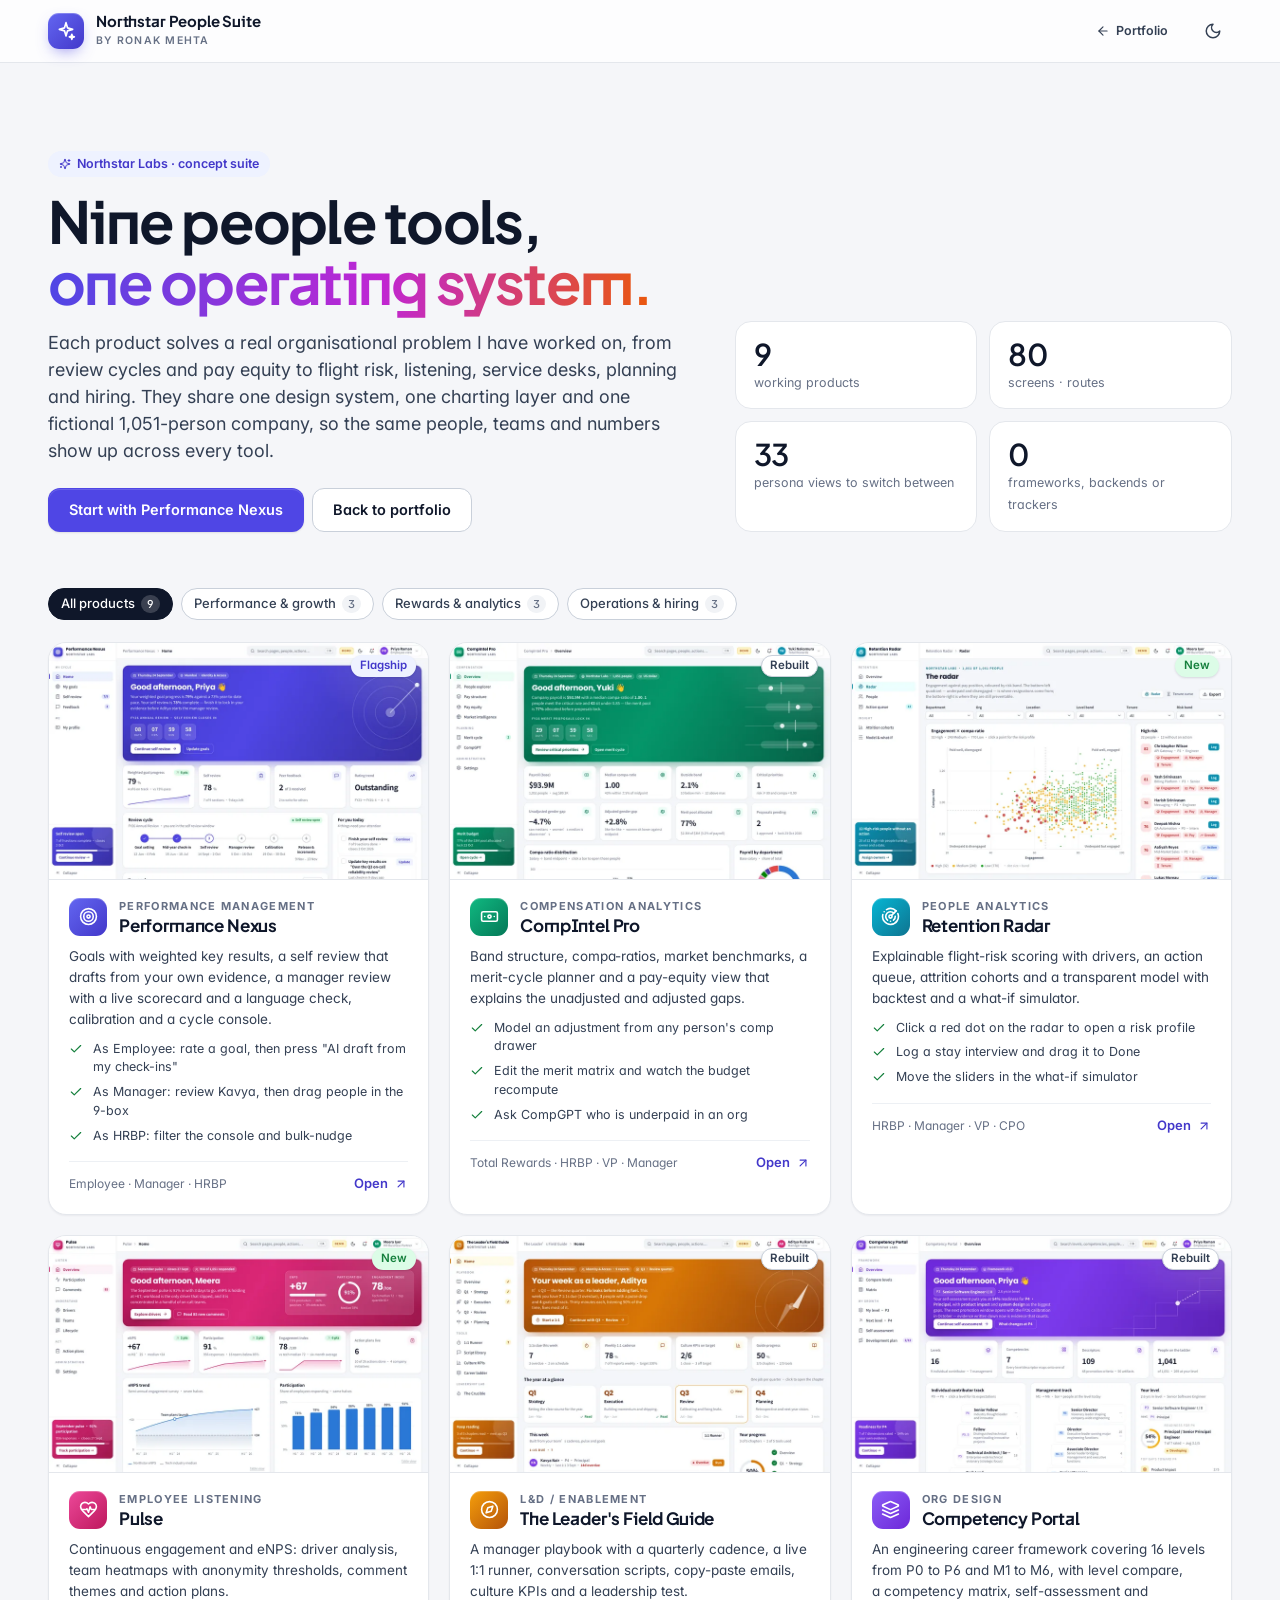
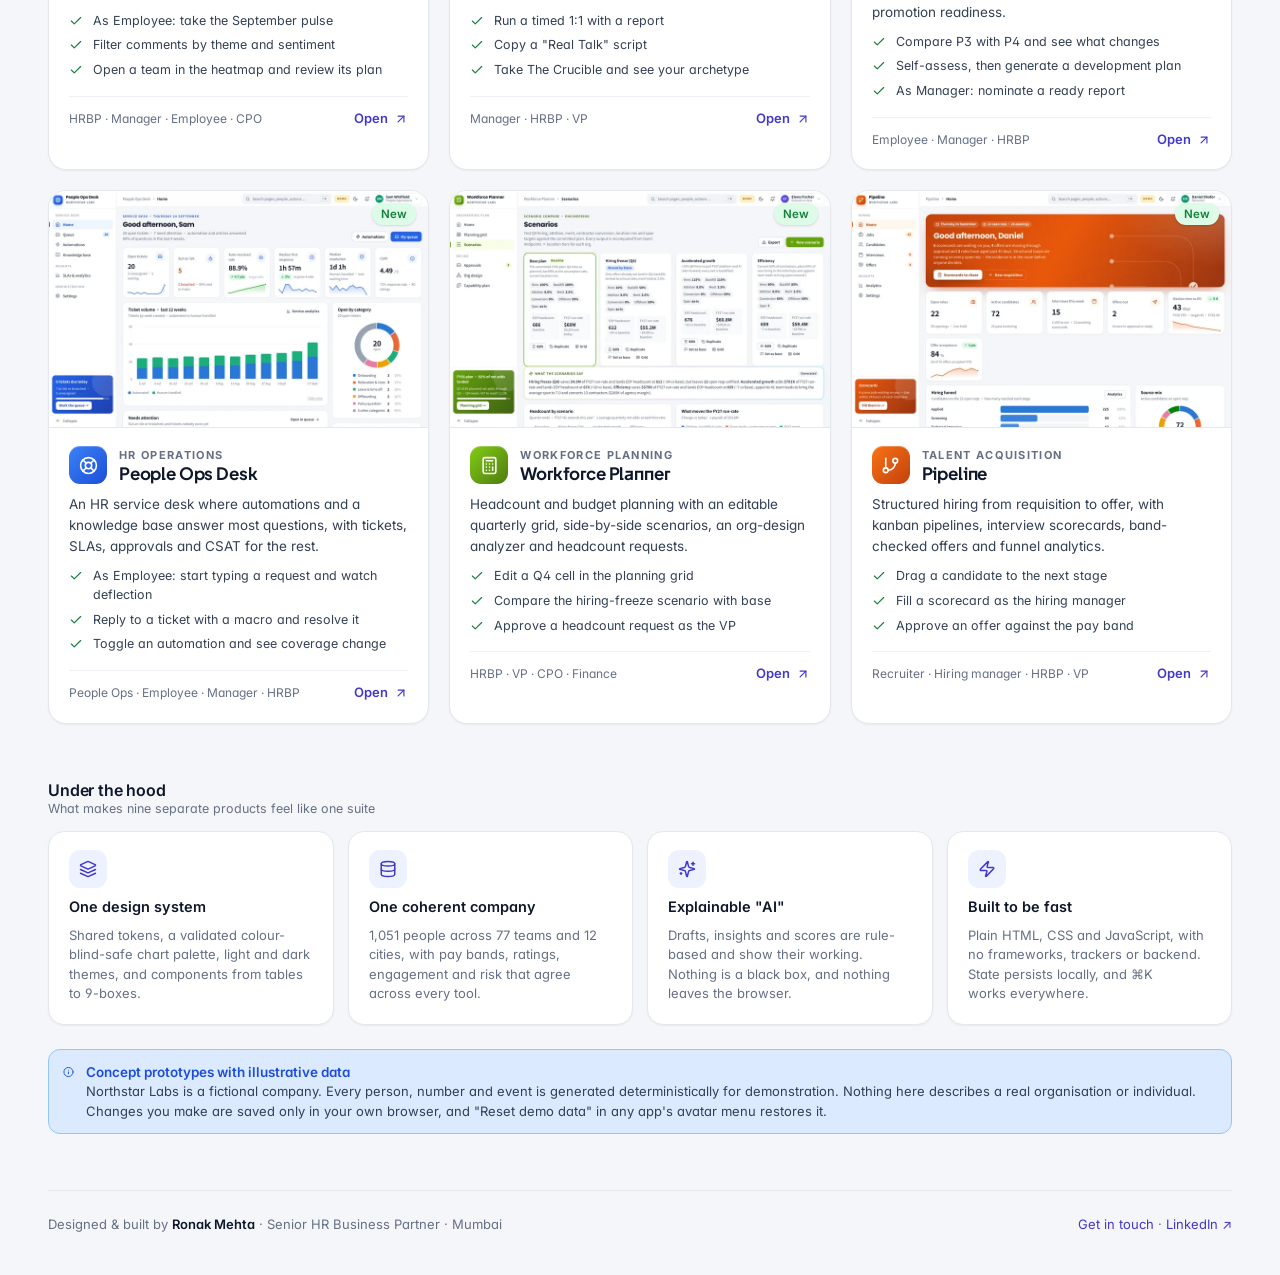
==== artifacts/index.html @ c57facf7 "Add Northstar People Suite launcher (artifacts/index.html) Overview of all nine tools with screensho" ====
<!doctype html>
<html lang="en" data-brand="indigo">
<head>
<meta charset="utf-8">
<meta name="viewport" content="width=device-width,initial-scale=1,viewport-fit=cover">
<title>Northstar People Suite · Ronak Mehta</title>
<meta name="description" content="Nine working people-tech products — performance, compensation, retention, engagement, HR operations, workforce planning and hiring — built on one design system by Ronak Mehta.">
<meta name="theme-color" content="#4F46E5">
<link rel="icon" href="data:image/svg+xml,%3Csvg xmlns='http://www.w3.org/2000/svg' viewBox='0 0 48 48'%3E%3Crect width='48' height='48' rx='13' fill='%234F46E5'/%3E%3Cpath d='M24 9l3.2 11 10.8 3.2-10.8 3.2L24 37.4l-3.2-11L10 23.2l10.8-3.2z' fill='%23fff'/%3E%3C/svg%3E">
<link rel="preconnect" href="https://fonts.googleapis.com"><link rel="preconnect" href="https://fonts.gstatic.com" crossorigin>
<link href="https://fonts.googleapis.com/css2?family=Inter:wght@400;500;600;700&family=Plus+Jakarta+Sans:wght@600;700;800&family=JetBrains+Mono:wght@400;500&display=swap" rel="stylesheet">
<link rel="stylesheet" href="shared/ns.css">
<script src="shared/ns.js"></script>
<style>
  body{background:var(--bg)}
  .top{position:sticky;top:0;z-index:20;display:flex;align-items:center;gap:14px;padding:12px clamp(16px,4vw,48px);background:var(--glass);backdrop-filter:blur(14px);-webkit-backdrop-filter:blur(14px);border-bottom:1px solid var(--line)}
  .top .ns-brand{border:0;padding:0;min-height:0}
  .top .grow{flex:1}
  .suite-wrap{max-width:1280px;margin:0 auto;padding:0 clamp(16px,4vw,48px)}
  .hero{padding:clamp(40px,7vw,88px) 0 clamp(28px,4vw,48px);display:grid;grid-template-columns:minmax(0,1.3fr) minmax(0,1fr);gap:40px;align-items:end}
  .hero h1{font-size:clamp(34px,5vw,58px);line-height:1.05;letter-spacing:-.03em;margin-top:14px}
  .hero h1 span{background:linear-gradient(90deg,var(--brand-600),#C026D3 55%,#EA580C);-webkit-background-clip:text;background-clip:text;color:transparent}
  .hero p.lead{font-size:clamp(16px,1.5vw,18px);color:var(--ink-2);max-width:60ch;margin-top:16px}
  .facts{display:grid;grid-template-columns:repeat(2,minmax(0,1fr));gap:12px}
  .fact{background:var(--surface);border:1px solid var(--line);border-radius:16px;padding:16px 18px}
  .fact b{display:block;font-family:var(--font-display);font-size:30px;letter-spacing:-.02em;line-height:1.1}
  .fact span{font-size:12.5px;color:var(--ink-3)}
  @media (max-width:900px){.hero{grid-template-columns:minmax(0,1fr)}}
  .filters{display:flex;gap:8px;flex-wrap:wrap;margin:8px 0 22px}
  .apps{display:grid;grid-template-columns:repeat(3,minmax(0,1fr));gap:20px}
  @media (max-width:1100px){.apps{grid-template-columns:repeat(2,minmax(0,1fr))}}
  @media (max-width:680px){.apps{grid-template-columns:minmax(0,1fr)}}
  .app{display:grid;grid-template-rows:auto 1fr;overflow:hidden;border-radius:18px;background:var(--surface);border:1px solid var(--line);box-shadow:var(--shadow-xs);transition:transform .35s var(--ease),box-shadow .35s var(--ease),border-color .2s;color:inherit;text-decoration:none!important}
  .app:hover{transform:translateY(-4px);box-shadow:var(--shadow-lg);border-color:var(--line-strong)}
  .app[hidden]{display:none}
  .app .img{position:relative;aspect-ratio:16/10;background:var(--surface-3);overflow:hidden;border-bottom:1px solid var(--line)}
  .app .img img{width:100%;height:100%;object-fit:cover;object-position:top left;transition:transform 1s var(--ease)}
  .app:hover .img img{transform:scale(1.03)}
  .app .img .ns-badge{position:absolute;top:12px;right:12px;box-shadow:var(--shadow-sm)}
  .app .bd{padding:18px 20px 20px;display:grid;gap:10px;align-content:start}
  .app .hd{display:flex;align-items:center;gap:12px}
  .app .mk{width:38px;height:38px;border-radius:11px;display:grid;place-items:center;color:#fff;flex:none;box-shadow:inset 0 1px 0 rgba(255,255,255,.25)}
  .app .mk svg{width:19px;height:19px}
  .app .nm{font-family:var(--font-display);font-weight:700;font-size:17px;letter-spacing:-.01em;line-height:1.2;color:var(--ink)}
  .app .ct{font-size:11px;font-weight:700;letter-spacing:.12em;text-transform:uppercase;color:var(--ink-3)}
  .app p{font-size:13.5px;color:var(--ink-2);line-height:1.55}
  .app ul{margin:0;padding:0;list-style:none;display:grid;gap:6px}
  .app li{display:grid;grid-template-columns:16px minmax(0,1fr);gap:8px;font-size:12.5px;color:var(--ink-2)}
  .app li svg{width:14px;height:14px;color:var(--ok);margin-top:2px}
  .app .ft{display:flex;align-items:center;justify-content:space-between;gap:10px;flex-wrap:wrap;margin-top:6px;padding-top:12px;border-top:1px solid var(--line-2)}
  .app .ft .per{font-size:12px;color:var(--ink-3)}
  .app .ft .go{font-size:13px;font-weight:600;color:var(--brand-text);display:inline-flex;align-items:center;gap:6px}
  .app .ft .go svg{width:14px;height:14px;transition:transform .2s}
  .app:hover .ft .go svg{transform:translate(2px,-2px)}
  .under{display:grid;grid-template-columns:repeat(4,minmax(0,1fr));gap:14px}
  @media (max-width:1000px){.under{grid-template-columns:repeat(2,minmax(0,1fr))}}
  @media (max-width:560px){.under{grid-template-columns:minmax(0,1fr)}}
  .under .ns-card-body{display:grid;gap:8px}
  .under b{font-size:14.5px}
  .under p{font-size:13px;color:var(--ink-3)}
  footer{border-top:1px solid var(--line);margin-top:56px;padding:24px 0 40px;display:flex;justify-content:space-between;gap:16px;flex-wrap:wrap;font-size:13px;color:var(--ink-3)}
</style>
</head>
<body>
<header class="top">
  <a class="ns-brand" href="#"><span class="ns-brand-mark" id="suiteMark"></span><span><div class="ns-brand-name">Northstar People Suite</div><div class="ns-brand-sub">by Ronak Mehta</div></span></a>
  <div class="grow"></div>
  <a class="ns-btn ghost sm hide-sm" href="../#work" id="backLink"></a>
  <button class="ns-icon-btn" id="themeBtn" aria-label="Toggle theme"></button>
</header>

<main class="suite-wrap">
  <section class="hero">
    <div>
      <span class="ns-badge brand lg" id="heroBadge"></span>
      <h1>Nine people tools, <span>one operating system.</span></h1>
      <p class="lead">Each product solves a real organisational problem I have worked on, from review cycles and pay equity to flight risk, listening, service desks, planning and hiring. They share one design system, one charting layer and one fictional 1,051-person company, so the same people, teams and numbers show up across every tool.</p>
      <div class="flex gap-2 wrap mt-6"><a class="ns-btn primary lg" href="performance-nexus/index.html">Start with Performance Nexus</a><a class="ns-btn secondary lg" href="../#work">Back to portfolio</a></div>
    </div>
    <div class="facts">
      <div class="fact"><b>9</b><span>working products</span></div>
      <div class="fact"><b>80</b><span>screens · routes</span></div>
      <div class="fact"><b>33</b><span>persona views to switch between</span></div>
      <div class="fact"><b>0</b><span>frameworks, backends or trackers</span></div>
    </div>
  </section>

  <div class="filters" id="filters" role="group" aria-label="Filter by area"></div>
  <section class="apps" id="apps" aria-label="Products"></section>

  <div class="ns-section-title" style="margin-top:56px"><div><h2>Under the hood</h2><p>What makes nine separate products feel like one suite</p></div></div>
  <section class="under" id="under"></section>

  <div class="ns-alert info mt-6"><span id="infoIc"></span><div><b>Concept prototypes with illustrative data</b><p>Northstar Labs is a fictional company. Every person, number and event is generated deterministically for demonstration. Nothing here describes a real organisation or individual. Changes you make are saved only in your own browser, and "Reset demo data" in any app's avatar menu restores it.</p></div></div>

  <footer><span>Designed &amp; built by <b class="ink">Ronak Mehta</b> · Senior HR Business Partner · Mumbai</span><span><a href="../#contact">Get in touch</a> · <a href="https://linkedin.com/in/ronakmehta1910" target="_blank" rel="noopener">LinkedIn ↗</a></span></footer>
</main>

<script>
(function () {
  'use strict';
  const ic = (n, o) => NS.icon(n, o), esc = NS.esc;
  const APPS = [
    { slug: 'performance-nexus', name: 'Performance Nexus', cat: 'Performance management', group: 'growth', icon: 'target', grad: ['#6366F1', '#4338CA'], badge: 'Flagship', desc: 'Goals with weighted key results, a self review that drafts from your own evidence, a manager review with a live scorecard and a language check, calibration and a cycle console.', tries: ['As Employee: rate a goal, then press "AI draft from my check-ins"', 'As Manager: review Kavya, then drag people in the 9-box', 'As HRBP: filter the console and bulk-nudge'], personas: 'Employee · Manager · HRBP' },
    { slug: 'compintel-pro', name: 'CompIntel Pro', cat: 'Compensation analytics', group: 'insight', icon: 'banknote', grad: ['#10B981', '#047857'], badge: 'Rebuilt', desc: 'Band structure, compa-ratios, market benchmarks, a merit-cycle planner and a pay-equity view that explains the unadjusted and adjusted gaps.', tries: ['Model an adjustment from any person\'s comp drawer', 'Edit the merit matrix and watch the budget recompute', 'Ask CompGPT who is underpaid in an org'], personas: 'Total Rewards · HRBP · VP · Manager' },
    { slug: 'retention-radar', name: 'Retention Radar', cat: 'People analytics', group: 'insight', icon: 'radar', grad: ['#06B6D4', '#0E7490'], badge: 'New', desc: 'Explainable flight-risk scoring with drivers, an action queue, attrition cohorts and a transparent model with backtest and a what-if simulator.', tries: ['Click a red dot on the radar to open a risk profile', 'Log a stay interview and drag it to Done', 'Move the sliders in the what-if simulator'], personas: 'HRBP · Manager · VP · CPO' },
    { slug: 'pulse', name: 'Pulse', cat: 'Employee listening', group: 'insight', icon: 'heart-pulse', grad: ['#EC4899', '#BE185D'], badge: 'New', desc: 'Continuous engagement and eNPS: driver analysis, team heatmaps with anonymity thresholds, comment themes and action plans.', tries: ['As Employee: take the September pulse', 'Filter comments by theme and sentiment', 'Open a team in the heatmap and review its plan'], personas: 'HRBP · Manager · Employee · CPO' },
    { slug: 'leaders-field-guide', name: "The Leader's Field Guide", cat: 'L&D / Enablement', group: 'growth', icon: 'compass', grad: ['#F59E0B', '#B45309'], badge: 'Rebuilt', desc: 'A manager playbook with a quarterly cadence, a live 1:1 runner, conversation scripts, copy-paste emails, culture KPIs and a leadership test.', tries: ['Run a timed 1:1 with a report', 'Copy a "Real Talk" script', 'Take The Crucible and see your archetype'], personas: 'Manager · HRBP · VP' },
    { slug: 'competency-portal', name: 'Competency Portal', cat: 'Org design', group: 'growth', icon: 'layers', grad: ['#8B5CF6', '#6D28D9'], badge: 'Rebuilt', desc: 'An engineering career framework covering 16 levels from P0 to P6 and M1 to M6, with level compare, a competency matrix, self-assessment and promotion readiness.', tries: ['Compare P3 with P4 and see what changes', 'Self-assess, then generate a development plan', 'As Manager: nominate a ready report'], personas: 'Employee · Manager · HRBP' },
    { slug: 'people-ops-desk', name: 'People Ops Desk', cat: 'HR operations', group: 'ops', icon: 'life-buoy', grad: ['#3B82F6', '#1D4ED8'], badge: 'New', desc: 'An HR service desk where automations and a knowledge base answer most questions, with tickets, SLAs, approvals and CSAT for the rest.', tries: ['As Employee: start typing a request and watch deflection', 'Reply to a ticket with a macro and resolve it', 'Toggle an automation and see coverage change'], personas: 'People Ops · Employee · Manager · HRBP' },
    { slug: 'workforce-planner', name: 'Workforce Planner', cat: 'Workforce planning', group: 'ops', icon: 'calculator', grad: ['#84CC16', '#4D7C0F'], badge: 'New', desc: 'Headcount and budget planning with an editable quarterly grid, side-by-side scenarios, an org-design analyzer and headcount requests.', tries: ['Edit a Q4 cell in the planning grid', 'Compare the hiring-freeze scenario with base', 'Approve a headcount request as the VP'], personas: 'HRBP · VP · CPO · Finance' },
    { slug: 'pipeline-ats', name: 'Pipeline', cat: 'Talent acquisition', group: 'ops', icon: 'git-branch', grad: ['#F97316', '#C2410C'], badge: 'New', desc: 'Structured hiring from requisition to offer, with kanban pipelines, interview scorecards, band-checked offers and funnel analytics.', tries: ['Drag a candidate to the next stage', 'Fill a scorecard as the hiring manager', 'Approve an offer against the pay band'], personas: 'Recruiter · Hiring manager · HRBP · VP' },
  ];
  const GROUPS = [['all', 'All products'], ['growth', 'Performance & growth'], ['insight', 'Rewards & analytics'], ['ops', 'Operations & hiring']];
  const UNDER = [
    ['layers', 'One design system', 'Shared tokens, a validated colour-blind-safe chart palette, light and dark themes, and components from tables to 9-boxes.'],
    ['database', 'One coherent company', '1,051 people across 77 teams and 12 cities, with pay bands, ratings, engagement and risk that agree across every tool.'],
    ['sparkles', 'Explainable "AI"', 'Drafts, insights and scores are rule-based and show their working. Nothing is a black box, and nothing leaves the browser.'],
    ['zap', 'Built to be fast', 'Plain HTML, CSS and JavaScript, with no frameworks, trackers or backend. State persists locally, and ⌘K works everywhere.'],
  ];

  document.getElementById('suiteMark').innerHTML = ic('northstar');
  document.getElementById('backLink').innerHTML = ic('arrow-left') + 'Portfolio';
  document.getElementById('heroBadge').innerHTML = ic('sparkles', { size: 13 }) + 'Northstar Labs · concept suite';
  document.getElementById('infoIc').innerHTML = ic('info');
  const tb = document.getElementById('themeBtn');
  const paintTheme = () => { tb.innerHTML = ic(NS.theme.get() === 'dark' ? 'sun' : 'moon'); };
  NS._onTheme = paintTheme; paintTheme(); tb.onclick = (e) => NS.theme.toggle(e);

  document.getElementById('apps').innerHTML = APPS.map((a) => `<a class="app" data-group="${a.group}" href="${a.slug}/index.html">
      <div class="img"><img src="shots/${a.slug}-800.webp" srcset="shots/${a.slug}-800.webp 800w, shots/${a.slug}-1600.webp 1600w" sizes="(min-width:1100px) 400px, (min-width:680px) 47vw, 100vw" alt="${esc(a.name)} screenshot" loading="lazy" decoding="async" width="1600" height="1000"><span class="ns-badge ${a.badge === 'New' ? 'ok' : a.badge === 'Flagship' ? 'brand' : 'outline'}" style="${a.badge === 'Rebuilt' ? 'background:var(--surface)' : ''}">${esc(a.badge)}</span></div>
      <div class="bd">
        <div class="hd"><span class="mk" style="background:linear-gradient(135deg,${a.grad[0]},${a.grad[1]})">${ic(a.icon)}</span><div><div class="ct">${esc(a.cat)}</div><div class="nm">${esc(a.name)}</div></div></div>
        <p>${esc(a.desc)}</p>
        <ul>${a.tries.map((t) => `<li>${ic('check')}<span>${esc(t)}</span></li>`).join('')}</ul>
        <div class="ft"><span class="per">${esc(a.personas)}</span><span class="go">Open ${ic('arrow-up-right')}</span></div>
      </div></a>`).join('');
  const f = document.getElementById('filters');
  f.innerHTML = GROUPS.map(([id, l]) => `<button class="ns-chip" data-f="${id}" aria-pressed="${id === 'all'}">${esc(l)} <span class="n">${id === 'all' ? APPS.length : APPS.filter((a) => a.group === id).length}</span></button>`).join('');
  f.addEventListener('click', (e) => { const b = e.target.closest('[data-f]'); if (!b) return; f.querySelectorAll('[data-f]').forEach((x) => x.setAttribute('aria-pressed', x === b)); document.querySelectorAll('.app').forEach((c) => { c.hidden = !(b.dataset.f === 'all' || c.dataset.group === b.dataset.f); }); });
  document.getElementById('under').innerHTML = UNDER.map(([i, t, d]) => `<div class="ns-card"><div class="ns-card-body"><span class="ns-icon-box">${ic(i)}</span><b>${esc(t)}</b><p>${esc(d)}</p></div></div>`).join('');
})();
</script>
</body>
</html>
---- artifacts/shared/ns.css ----
/* ==========================================================================
   Northstar Design System · ns.css
   Shared foundation for the Northstar Labs people-tools family.
   Designed by Ronak Mehta · demo data is fictional.
   --------------------------------------------------------------------------
   Sections: 1 Tokens · 2 Brand themes · 3 Base · 4 Shell · 5 Components
             6 Data viz · 7 Utilities · 8 Motion & a11y · 9 Print
   ========================================================================== */

/* 1. TOKENS ------------------------------------------------------------- */
:root{
  --font-sans:"Inter",ui-sans-serif,system-ui,-apple-system,"Segoe UI",Roboto,Helvetica,Arial,sans-serif;
  --font-display:"Plus Jakarta Sans","Inter",ui-sans-serif,system-ui,sans-serif;
  --font-mono:"JetBrains Mono",ui-monospace,SFMono-Regular,Menlo,Consolas,monospace;

  --bg:#F5F6F9;--bg-2:#EEF0F4;
  --surface:#FFFFFF;--surface-2:#F8F9FB;--surface-3:#F1F3F6;--surface-4:#E9ECF1;
  --line:#E4E7EC;--line-2:#EDF0F4;--line-strong:#C9D0DA;
  --ink:#0F172A;--ink-2:#344054;--ink-3:#667085;--ink-4:#98A2B3;--ink-inverse:#FFFFFF;

  --ok:#15803D;--ok-bg:#DCFCE7;--ok-line:#86EFAC;
  --warn:#B45309;--warn-bg:#FEF3C7;--warn-line:#FCD34D;
  --bad:#B91C1C;--bad-bg:#FEE2E2;--bad-line:#FCA5A5;
  --info:#1D4ED8;--info-bg:#DBEAFE;--info-line:#93C5FD;
  --neutral:#475467;--neutral-bg:#F2F4F7;--neutral-line:#D0D5DD;

  /* data-viz — validated categorical order (light) */
  --viz-1:#2a78d6;--viz-2:#eb6834;--viz-3:#1baf7a;--viz-4:#eda100;
  --viz-5:#e87ba4;--viz-6:#008300;--viz-7:#4a3aa7;--viz-8:#e34948;
  --viz-good:#0ca30c;--viz-warn:#fab219;--viz-serious:#ec835a;--viz-critical:#d03b3b;
  --viz-seq-100:#cde2fb;--viz-seq-200:#9ec5f4;--viz-seq-300:#6da7ec;--viz-seq-400:#3987e5;
  --viz-seq-500:#256abf;--viz-seq-600:#184f95;--viz-seq-700:#0d366b;
  --viz-div-neg:#d03b3b;--viz-div-mid:#f0efec;--viz-div-pos:#2a78d6;
  --viz-grid:#EEF0F3;--viz-axis:#D9DEE5;

  --shadow-xs:0 1px 2px rgba(16,24,40,.05);
  --shadow-sm:0 1px 2px rgba(16,24,40,.06),0 1px 3px rgba(16,24,40,.08);
  --shadow:0 2px 4px -2px rgba(16,24,40,.06),0 4px 12px -2px rgba(16,24,40,.08);
  --shadow-lg:0 12px 32px -8px rgba(16,24,40,.18),0 2px 6px rgba(16,24,40,.06);
  --shadow-xl:0 32px 80px -16px rgba(16,24,40,.32),0 4px 12px rgba(16,24,40,.08);
  --glass:rgba(255,255,255,.78);

  --r-xs:6px;--r-sm:8px;--r:12px;--r-lg:16px;--r-xl:22px;--r-full:999px;
  --ease:cubic-bezier(.2,.8,.2,1);--ease-out:cubic-bezier(.16,1,.3,1);--spring:cubic-bezier(.34,1.4,.64,1);
  --dur:.18s;--dur-slow:.32s;

  --sidebar-w:256px;--sidebar-w-collapsed:72px;--topbar-h:60px;--content-max:1440px;
  --focus:0 0 0 3px color-mix(in srgb,var(--brand) 32%,transparent);
  color-scheme:light;
}
:root[data-theme="dark"]{
  --bg:#0B0F17;--bg-2:#0E131C;
  --surface:#121826;--surface-2:#171E2D;--surface-3:#1C2434;--surface-4:#222B3D;
  --line:#222B3A;--line-2:#1C2432;--line-strong:#3A4557;
  --ink:#F2F5F9;--ink-2:#CBD3DF;--ink-3:#8E9AAE;--ink-4:#5F6B80;--ink-inverse:#0F172A;

  --ok:#4ADE80;--ok-bg:rgba(34,197,94,.14);--ok-line:rgba(34,197,94,.35);
  --warn:#FBBF24;--warn-bg:rgba(245,158,11,.14);--warn-line:rgba(245,158,11,.35);
  --bad:#F87171;--bad-bg:rgba(239,68,68,.14);--bad-line:rgba(239,68,68,.35);
  --info:#60A5FA;--info-bg:rgba(59,130,246,.14);--info-line:rgba(59,130,246,.35);
  --neutral:#B7C0CE;--neutral-bg:rgba(148,163,184,.12);--neutral-line:rgba(148,163,184,.3);

  --viz-1:#3987e5;--viz-2:#d95926;--viz-3:#199e70;--viz-4:#c98500;
  --viz-5:#d55181;--viz-6:#008300;--viz-7:#9085e9;--viz-8:#e66767;
  --viz-seq-100:#0d366b;--viz-seq-200:#184f95;--viz-seq-300:#1c5cab;--viz-seq-400:#256abf;
  --viz-seq-500:#3987e5;--viz-seq-600:#6da7ec;--viz-seq-700:#9ec5f4;
  --viz-div-mid:#383835;
  --viz-grid:#1B2230;--viz-axis:#2A3444;

  --shadow-xs:0 1px 2px rgba(0,0,0,.4);
  --shadow-sm:0 1px 2px rgba(0,0,0,.4),0 1px 3px rgba(0,0,0,.4);
  --shadow:0 2px 4px -2px rgba(0,0,0,.4),0 6px 16px -2px rgba(0,0,0,.45);
  --shadow-lg:0 16px 40px -8px rgba(0,0,0,.6),0 2px 6px rgba(0,0,0,.4);
  --shadow-xl:0 32px 80px -16px rgba(0,0,0,.75),0 4px 12px rgba(0,0,0,.5);
  --glass:rgba(18,24,38,.8);
  color-scheme:dark;
}

/* 2. BRAND THEMES -------------------------------------------------------- */
/* Each app sets <html data-brand="…">. --brand drives chrome; --brand-text is
   the always-legible text step; --brand-soft the tinted surface. */
:root{--brand-50:#EEF2FF;--brand-100:#E0E7FF;--brand-200:#C7D2FE;--brand-400:#818CF8;--brand-500:#6366F1;--brand-600:#4F46E5;--brand-700:#4338CA;--brand-800:#3730A3}
[data-brand="violet"]{--brand-50:#F5F3FF;--brand-100:#EDE9FE;--brand-200:#DDD6FE;--brand-400:#A78BFA;--brand-500:#8B5CF6;--brand-600:#7C3AED;--brand-700:#6D28D9;--brand-800:#5B21B6}
[data-brand="blue"]{--brand-50:#EFF6FF;--brand-100:#DBEAFE;--brand-200:#BFDBFE;--brand-400:#60A5FA;--brand-500:#3B82F6;--brand-600:#2563EB;--brand-700:#1D4ED8;--brand-800:#1E40AF}
[data-brand="cyan"]{--brand-50:#ECFEFF;--brand-100:#CFFAFE;--brand-200:#A5F3FC;--brand-400:#22D3EE;--brand-500:#06B6D4;--brand-600:#0891B2;--brand-700:#0E7490;--brand-800:#155E75}
[data-brand="teal"]{--brand-50:#F0FDFA;--brand-100:#CCFBF1;--brand-200:#99F6E4;--brand-400:#2DD4BF;--brand-500:#14B8A6;--brand-600:#0D9488;--brand-700:#0F766E;--brand-800:#115E59}
[data-brand="emerald"]{--brand-50:#ECFDF5;--brand-100:#D1FAE5;--brand-200:#A7F3D0;--brand-400:#34D399;--brand-500:#10B981;--brand-600:#059669;--brand-700:#047857;--brand-800:#065F46}
[data-brand="lime"]{--brand-50:#F7FEE7;--brand-100:#ECFCCB;--brand-200:#D9F99D;--brand-400:#A3E635;--brand-500:#84CC16;--brand-600:#65A30D;--brand-700:#4D7C0F;--brand-800:#3F6212}
[data-brand="amber"]{--brand-50:#FFFBEB;--brand-100:#FEF3C7;--brand-200:#FDE68A;--brand-400:#FBBF24;--brand-500:#F59E0B;--brand-600:#D97706;--brand-700:#B45309;--brand-800:#92400E}
[data-brand="orange"]{--brand-50:#FFF7ED;--brand-100:#FFEDD5;--brand-200:#FED7AA;--brand-400:#FB923C;--brand-500:#F97316;--brand-600:#EA580C;--brand-700:#C2410C;--brand-800:#9A3412}
[data-brand="rose"]{--brand-50:#FFF1F2;--brand-100:#FFE4E6;--brand-200:#FECDD3;--brand-400:#FB7185;--brand-500:#F43F5E;--brand-600:#E11D48;--brand-700:#BE123C;--brand-800:#9F1239}
[data-brand="pink"]{--brand-50:#FDF2F8;--brand-100:#FCE7F3;--brand-200:#FBCFE8;--brand-400:#F472B6;--brand-500:#EC4899;--brand-600:#DB2777;--brand-700:#BE185D;--brand-800:#9D174D}
[data-brand="sky"]{--brand-50:#F0F9FF;--brand-100:#E0F2FE;--brand-200:#BAE6FD;--brand-400:#38BDF8;--brand-500:#0EA5E9;--brand-600:#0284C7;--brand-700:#0369A1;--brand-800:#075985}
[data-brand="slate"]{--brand-50:#F8FAFC;--brand-100:#F1F5F9;--brand-200:#E2E8F0;--brand-400:#94A3B8;--brand-500:#64748B;--brand-600:#475569;--brand-700:#334155;--brand-800:#1E293B}

:root{
  --brand:var(--brand-600);--brand-hover:var(--brand-700);--brand-active:var(--brand-800);
  --brand-text:var(--brand-700);--brand-soft:var(--brand-50);--brand-soft-2:var(--brand-100);
  --brand-line:var(--brand-200);--on-brand:#FFFFFF;
}
[data-brand="amber"],[data-brand="lime"]{--brand:var(--brand-600);--brand-text:var(--brand-800)}
:root[data-theme="dark"]{
  --brand:var(--brand-500);--brand-hover:var(--brand-400);--brand-active:var(--brand-600);
  --brand-text:var(--brand-400);
  --brand-soft:color-mix(in srgb,var(--brand-500) 16%,transparent);
  --brand-soft-2:color-mix(in srgb,var(--brand-500) 26%,transparent);
  --brand-line:color-mix(in srgb,var(--brand-500) 40%,transparent);
  --on-brand:#FFFFFF;
}
:root[data-theme="dark"][data-brand="amber"],:root[data-theme="dark"][data-brand="lime"],:root[data-theme="dark"][data-brand="cyan"]{--on-brand:#0B0F17}

/* 3. BASE ---------------------------------------------------------------- */
*,*::before,*::after{box-sizing:border-box}
html{height:100%;-webkit-text-size-adjust:100%;text-size-adjust:100%}
body{margin:0;min-height:100%;background:var(--bg);color:var(--ink);font-family:var(--font-sans);font-size:14px;line-height:1.5;-webkit-font-smoothing:antialiased;-moz-osx-font-smoothing:grayscale;font-feature-settings:"cv11","ss01","calt"}
h1,h2,h3,h4,h5{margin:0;font-weight:600;letter-spacing:-.01em;color:var(--ink);text-wrap:balance}
h1{font-family:var(--font-display);font-size:26px;line-height:1.2;letter-spacing:-.02em;font-weight:700}
h2{font-size:18px;line-height:1.3}h3{font-size:15px;line-height:1.35}h4{font-size:13px;line-height:1.4}
p{margin:0;text-wrap:pretty}
a{color:var(--brand-text);text-decoration:none}a:hover{text-decoration:underline;text-underline-offset:2px}
button,input,select,textarea{font:inherit;color:inherit}
button{cursor:pointer;background:none;border:0;padding:0}
img{display:block;max-width:100%}
svg{display:inline-block;vertical-align:-.15em;max-width:100%}
.ns-viz svg,.ns-brand-mark svg,.ns-icon-box svg,.ns-icon-btn svg,.ns-btn svg,.ns-nav-item svg,.ns-ring svg{vertical-align:baseline}
code,kbd,pre,.mono{font-family:var(--font-mono)}
::selection{background:color-mix(in srgb,var(--brand) 26%,transparent)}
:focus-visible{outline:none;box-shadow:var(--focus)}
hr{border:0;border-top:1px solid var(--line);margin:0}
small{font-size:12px}
strong,b{font-weight:600}
[hidden]{display:none!important}
::-webkit-scrollbar{width:10px;height:10px}::-webkit-scrollbar-thumb{background:var(--line-strong);border-radius:99px;border:2px solid transparent;background-clip:padding-box}::-webkit-scrollbar-track{background:transparent}

/* 4. SHELL --------------------------------------------------------------- */
.ns-app{display:grid;grid-template-columns:var(--sidebar-w) minmax(0,1fr);min-height:100vh;min-height:100dvh;transition:grid-template-columns var(--dur-slow) var(--ease)}
.ns-app[data-collapsed="1"]{grid-template-columns:var(--sidebar-w-collapsed) minmax(0,1fr)}

/* Sidebar */
.ns-sidebar{position:sticky;top:0;height:100vh;height:100dvh;display:flex;flex-direction:column;background:var(--surface);border-right:1px solid var(--line);z-index:40;overflow:hidden}
.ns-brand{display:flex;align-items:center;gap:12px;padding:16px 16px 14px;min-height:var(--topbar-h);border-bottom:1px solid var(--line-2);color:var(--ink);text-decoration:none!important}
.ns-brand-mark{width:36px;height:36px;border-radius:11px;display:grid;place-items:center;flex:none;background:linear-gradient(135deg,var(--brand-500),var(--brand-700));color:#fff;box-shadow:0 6px 16px -6px color-mix(in srgb,var(--brand-600) 70%,transparent),inset 0 1px 0 rgba(255,255,255,.25)}
.ns-brand-mark svg{width:20px;height:20px}
.ns-brand-name{font-family:var(--font-display);font-weight:700;font-size:15px;line-height:1.1;letter-spacing:-.01em;white-space:nowrap}
.ns-brand-sub{font-size:10.5px;font-weight:600;letter-spacing:.12em;text-transform:uppercase;color:var(--ink-3);margin-top:3px;white-space:nowrap}
.ns-nav{flex:1;overflow-y:auto;overflow-x:hidden;padding:10px 12px 12px;display:flex;flex-direction:column;gap:2px;scrollbar-width:thin}
.ns-nav-group{font-size:10.5px;font-weight:600;letter-spacing:.14em;text-transform:uppercase;color:var(--ink-4);padding:16px 12px 6px;white-space:nowrap}
.ns-nav-group:first-child{padding-top:8px}
.ns-nav-item{display:flex;align-items:center;gap:11px;padding:8px 12px;border-radius:var(--r-sm);color:var(--ink-2);font-weight:500;font-size:13.5px;white-space:nowrap;position:relative;transition:background var(--dur),color var(--dur);text-decoration:none!important;width:100%;text-align:left}
.ns-nav-item svg{width:18px;height:18px;flex:none;color:var(--ink-3);transition:color var(--dur)}
.ns-nav-item:hover{background:var(--surface-3);color:var(--ink)}
.ns-nav-item[aria-current="page"]{background:var(--brand-soft);color:var(--brand-text);font-weight:600}
.ns-nav-item[aria-current="page"] svg{color:var(--brand-text)}
.ns-nav-item[aria-current="page"]::before{content:"";position:absolute;left:-12px;top:8px;bottom:8px;width:3px;border-radius:0 3px 3px 0;background:var(--brand)}
.ns-nav-label{flex:1;overflow:hidden;text-overflow:ellipsis}
.ns-nav-badge{font-size:11px;font-weight:600;padding:1px 7px;border-radius:99px;background:var(--brand-soft-2);color:var(--brand-text);line-height:1.5}
.ns-nav-badge.new{background:var(--ok-bg);color:var(--ok)}
.ns-sidebar-foot{border-top:1px solid var(--line-2);padding:10px 12px;display:grid;gap:4px}
.ns-collapse-btn{display:flex;align-items:center;gap:11px;padding:8px 12px;border-radius:var(--r-sm);color:var(--ink-3);font-size:13px;font-weight:500;white-space:nowrap;width:100%}
.ns-collapse-btn:hover{background:var(--surface-3);color:var(--ink)}
.ns-collapse-btn svg{width:18px;height:18px;flex:none}
.ns-app[data-collapsed="1"] .ns-brand-name,.ns-app[data-collapsed="1"] .ns-brand-sub,.ns-app[data-collapsed="1"] .ns-nav-label,.ns-app[data-collapsed="1"] .ns-nav-badge,.ns-app[data-collapsed="1"] .ns-nav-group,.ns-app[data-collapsed="1"] .ns-collapse-btn span,.ns-app[data-collapsed="1"] .ns-sidebar-promo{display:none}
.ns-app[data-collapsed="1"] .ns-brand{justify-content:center;padding:14px 8px}
.ns-app[data-collapsed="1"] .ns-nav{padding:10px 10px}
.ns-app[data-collapsed="1"] .ns-nav-item{justify-content:center;padding:10px}
.ns-app[data-collapsed="1"] .ns-nav-item[aria-current="page"]::before{left:-10px}
.ns-app[data-collapsed="1"] .ns-collapse-btn{justify-content:center}
.ns-app[data-collapsed="1"] .ns-collapse-btn svg{transform:rotate(180deg)}
.ns-sidebar-promo{margin:0 0 6px;padding:14px;border-radius:var(--r);background:linear-gradient(135deg,var(--brand-600),var(--brand-800));color:#fff;display:grid;gap:8px;position:relative;overflow:hidden}
.ns-sidebar-promo::after{content:"";position:absolute;right:-30px;top:-30px;width:110px;height:110px;border-radius:50%;background:rgba(255,255,255,.12)}
.ns-sidebar-promo b{font-size:13px}
.ns-sidebar-promo p{font-size:12px;opacity:.85;line-height:1.45}
.ns-sidebar-promo .ns-btn{background:#fff;color:var(--brand-800);justify-self:start;position:relative;z-index:1}
.ns-sidebar-promo .ns-progress{background:rgba(255,255,255,.25)}.ns-sidebar-promo .ns-progress > i{background:#fff}

/* Main + Topbar */
.ns-main{min-width:0;display:flex;flex-direction:column;min-height:100vh;min-height:100dvh;overflow-x:clip}
.ns-topbar{position:sticky;top:0;z-index:30;height:var(--topbar-h);display:flex;align-items:center;gap:12px;padding:0 24px;background:var(--glass);backdrop-filter:blur(14px);-webkit-backdrop-filter:blur(14px);border-bottom:1px solid var(--line)}
.ns-crumbs{display:flex;align-items:center;gap:6px;font-size:13.5px;color:var(--ink-3);min-width:0;white-space:nowrap}
.ns-crumbs b{color:var(--ink);font-weight:600}
.ns-crumbs svg{width:14px;height:14px;color:var(--ink-4);flex:none}
.ns-crumbs b{overflow:hidden;text-overflow:ellipsis;min-width:0}
.ns-crumbs a{flex:none}
.ns-crumbs a{color:var(--ink-3)}.ns-crumbs a:hover{color:var(--ink);text-decoration:none}
.ns-search-btn{margin-left:auto;display:flex;align-items:center;gap:10px;height:38px;padding:0 12px 0 12px;border-radius:10px;background:var(--surface-3);border:1px solid transparent;color:var(--ink-3);font-size:13.5px;min-width:min(340px,30vw);transition:border-color var(--dur),background var(--dur)}
.ns-search-btn:hover{border-color:var(--line-strong);background:var(--surface)}
.ns-search-btn svg{width:16px;height:16px}
.ns-search-btn span{flex:1;text-align:left}
.ns-topbar-actions{display:flex;align-items:center;gap:6px}
.ns-demo-badge{font-size:10.5px;font-weight:700;letter-spacing:.1em;padding:4px 8px;border-radius:6px;background:var(--warn-bg);color:var(--warn);border:1px solid var(--warn-line)}
.ns-icon-btn{width:38px;height:38px;border-radius:10px;display:grid;place-items:center;color:var(--ink-2);position:relative;transition:background var(--dur),color var(--dur)}
.ns-icon-btn:hover{background:var(--surface-3);color:var(--ink)}
.ns-icon-btn svg{width:18px;height:18px}
.ns-icon-btn .dot{position:absolute;top:8px;right:9px;width:8px;height:8px;border-radius:50%;background:var(--bad);border:2px solid var(--surface)}
.ns-user-btn{display:flex;align-items:center;gap:10px;height:42px;padding:0 10px 0 6px;border-radius:12px;border:1px solid var(--line);background:var(--surface);transition:border-color var(--dur),box-shadow var(--dur)}
.ns-user-btn:hover{border-color:var(--line-strong);box-shadow:var(--shadow-xs)}
.ns-user-btn .who{display:grid;text-align:left;line-height:1.15}
.ns-user-btn .who b{font-size:13px;font-weight:600;white-space:nowrap}
.ns-user-btn .who span{font-size:11.5px;color:var(--ink-3);white-space:nowrap}
.ns-user-btn > svg{width:16px;height:16px;color:var(--ink-4)}
.ns-menu-btn{display:none}
.ns-content{flex:1;padding:28px 24px 64px;width:100%;max-width:var(--content-max);margin:0 auto;animation:ns-fade var(--dur-slow) var(--ease) both}
.ns-content.wide{max-width:none}
@keyframes ns-fade{from{opacity:0;transform:translateY(6px)}to{opacity:1;transform:none}}

/* Page header */
.ns-page-head{display:flex;align-items:flex-end;justify-content:space-between;gap:20px;flex-wrap:wrap;margin-bottom:22px}
.ns-eyebrow{font-size:11px;font-weight:700;letter-spacing:.14em;text-transform:uppercase;color:var(--brand-text);margin-bottom:8px}
.ns-page-head p{color:var(--ink-3);font-size:14px;margin-top:6px;max-width:64ch}
.ns-page-actions{display:flex;gap:8px;flex-wrap:wrap;align-items:center}

/* Dropdown */
.ns-dropdown{position:fixed;z-index:80;min-width:240px;background:var(--surface);border:1px solid var(--line);border-radius:14px;box-shadow:var(--shadow-lg);padding:6px;animation:ns-pop .16s var(--ease-out) both;transform-origin:top right}
@keyframes ns-pop{from{opacity:0;transform:scale(.96) translateY(-4px)}to{opacity:1;transform:none}}
.ns-dropdown-head{padding:10px 12px 8px;font-size:11px;font-weight:700;letter-spacing:.12em;text-transform:uppercase;color:var(--ink-4)}
.ns-dropdown-item{display:flex;align-items:center;gap:10px;width:100%;padding:9px 12px;border-radius:9px;font-size:13.5px;color:var(--ink-2);text-align:left;transition:background var(--dur)}
.ns-dropdown-item:hover{background:var(--surface-3);color:var(--ink)}
.ns-dropdown-item svg{width:16px;height:16px;color:var(--ink-3);flex:none}
.ns-dropdown-item[aria-checked="true"]{background:var(--brand-soft);color:var(--brand-text);font-weight:600}
.ns-dropdown-item[aria-checked="true"] svg{color:var(--brand-text)}
.ns-dropdown-item .sub{display:block;font-size:11.5px;color:var(--ink-3);font-weight:400}
.ns-dropdown-sep{height:1px;background:var(--line);margin:6px 4px}

/* Notifications panel */
.ns-notif{width:360px;max-width:calc(100vw - 24px);padding:0;overflow:hidden}
.ns-notif-head{display:flex;justify-content:space-between;align-items:center;padding:14px 16px;border-bottom:1px solid var(--line)}
.ns-notif-head b{font-size:14px}
.ns-notif-list{max-height:min(60vh,420px);overflow:auto}
.ns-notif-item{display:grid;grid-template-columns:34px 1fr;gap:12px;padding:12px 16px;border-bottom:1px solid var(--line-2);align-items:start}
.ns-notif-item:last-child{border-bottom:0}
.ns-notif-item .ic{width:34px;height:34px;border-radius:10px;display:grid;place-items:center;background:var(--brand-soft);color:var(--brand-text)}
.ns-notif-item .ic svg{width:16px;height:16px}
.ns-notif-item b{font-size:13px;font-weight:600;display:block}
.ns-notif-item p{font-size:12.5px;color:var(--ink-3);margin-top:2px}
.ns-notif-item time{font-size:11px;color:var(--ink-4);display:block;margin-top:4px}

/* Command palette */
.ns-overlay{position:fixed;inset:0;z-index:100;background:rgba(9,12,20,.5);backdrop-filter:blur(6px);-webkit-backdrop-filter:blur(6px);display:grid;place-items:start center;padding:12vh 16px 16px;animation:ns-fadein .16s both}
.ns-overlay.ns-center{place-items:center;padding:16px}
@keyframes ns-fadein{from{opacity:0}to{opacity:1}}
.ns-palette{width:min(640px,100%);background:var(--surface);border:1px solid var(--line);border-radius:18px;box-shadow:var(--shadow-xl);overflow:hidden;animation:ns-pop .2s var(--ease-out) both;transform-origin:top center}
.ns-palette-input{display:flex;align-items:center;gap:12px;padding:6px 16px;border-bottom:1px solid var(--line)}
.ns-palette-input svg{width:18px;height:18px;color:var(--ink-3)}
.ns-palette-input input{flex:1;height:48px;border:0;background:transparent;font-size:16px;outline:none}
.ns-palette-list{max-height:min(56vh,440px);overflow:auto;padding:8px}
.ns-palette-group{font-size:10.5px;font-weight:700;letter-spacing:.12em;text-transform:uppercase;color:var(--ink-4);padding:10px 12px 4px}
.ns-palette-item{display:flex;align-items:center;gap:12px;width:100%;padding:10px 12px;border-radius:10px;text-align:left;font-size:14px;color:var(--ink-2)}
.ns-palette-item svg{width:16px;height:16px;color:var(--ink-3);flex:none}
.ns-palette-item[aria-selected="true"]{background:var(--brand-soft);color:var(--brand-text)}
.ns-palette-item[aria-selected="true"] svg{color:var(--brand-text)}
.ns-palette-item .hint{margin-left:auto;font-size:11.5px;color:var(--ink-4)}
.ns-palette-empty{padding:32px;text-align:center;color:var(--ink-3);font-size:13.5px}
.ns-palette-foot{display:flex;gap:16px;padding:10px 16px;border-top:1px solid var(--line);font-size:11.5px;color:var(--ink-4);background:var(--surface-2)}
.ns-palette-foot kbd{margin-right:4px}

/* Modal & drawer */
.ns-modal{width:min(560px,100%);max-height:calc(100vh - 32px);display:flex;flex-direction:column;background:var(--surface);border:1px solid var(--line);border-radius:20px;box-shadow:var(--shadow-xl);animation:ns-pop .22s var(--ease-out) both;transform-origin:center}
.ns-modal.lg{width:min(860px,100%)}.ns-modal.xl{width:min(1100px,100%)}.ns-modal.sm{width:min(440px,100%)}
.ns-modal-head{display:flex;align-items:flex-start;justify-content:space-between;gap:16px;padding:22px 24px 0}
.ns-modal-head h2{font-size:18px}
.ns-modal-head p{color:var(--ink-3);font-size:13.5px;margin-top:4px}
.ns-modal-body{padding:18px 24px 22px;overflow:auto}
.ns-modal-foot{display:flex;justify-content:flex-end;gap:8px;padding:14px 24px 20px;border-top:1px solid var(--line-2)}
.ns-drawer-wrap{position:fixed;inset:0;z-index:90;background:rgba(9,12,20,.45);backdrop-filter:blur(3px);animation:ns-fadein .16s both}
.ns-drawer{position:absolute;top:0;right:0;bottom:0;width:min(520px,100%);background:var(--surface);border-left:1px solid var(--line);box-shadow:var(--shadow-xl);display:flex;flex-direction:column;animation:ns-slide .3s var(--ease-out) both}
.ns-drawer.lg{width:min(760px,100%)}
@keyframes ns-slide{from{transform:translateX(24px);opacity:0}to{transform:none;opacity:1}}
.ns-drawer-head{display:flex;align-items:flex-start;justify-content:space-between;gap:16px;padding:20px 24px 16px;border-bottom:1px solid var(--line)}
.ns-drawer-body{padding:20px 24px 32px;overflow:auto;flex:1}
.ns-drawer-foot{display:flex;gap:8px;justify-content:flex-end;padding:14px 24px;border-top:1px solid var(--line)}

/* Toasts */
.ns-toasts{position:fixed;bottom:20px;right:20px;z-index:120;display:grid;gap:8px;width:min(380px,calc(100vw - 32px))}
.ns-toast{display:flex;align-items:flex-start;gap:12px;padding:12px 14px;border-radius:14px;background:var(--ink);color:var(--ink-inverse);box-shadow:var(--shadow-lg);font-size:13.5px;animation:ns-toast .3s var(--ease-out) both}
:root[data-theme="dark"] .ns-toast{background:var(--surface-4);color:var(--ink);border:1px solid var(--line-strong)}
@keyframes ns-toast{from{opacity:0;transform:translateY(10px) scale(.98)}to{opacity:1;transform:none}}
.ns-toast.out{animation:ns-toast .2s var(--ease) reverse both}
.ns-toast svg{width:18px;height:18px;flex:none;margin-top:1px}
.ns-toast .t-ok{color:#4ADE80}.ns-toast .t-bad{color:#F87171}.ns-toast .t-warn{color:#FBBF24}.ns-toast .t-info{color:#60A5FA}
.ns-toast b{font-weight:600}
.ns-toast .act{margin-left:auto;font-weight:600;color:#93C5FD;white-space:nowrap}
.ns-toast p{opacity:.8;font-size:12.5px;margin-top:2px}

/* Tooltip (CSS) */
[data-tip]{position:relative}
[data-tip]::after{content:attr(data-tip);display:none;position:absolute;left:50%;bottom:calc(100% + 8px);transform:translate(-50%,0);background:var(--ink);color:var(--ink-inverse);font-size:12px;font-weight:500;line-height:1.35;padding:6px 9px;border-radius:7px;white-space:nowrap;pointer-events:none;z-index:60;box-shadow:var(--shadow)}
[data-tip]:hover::after,[data-tip]:focus-visible::after{display:block;animation:ns-tip .16s var(--ease-out) both}
@keyframes ns-tip{from{opacity:0;translate:0 4px}to{opacity:1;translate:0 0}}
[data-tip][data-tip-pos="right"]::after{left:calc(100% + 8px);bottom:auto;top:50%;transform:translate(0,-50%)}
:root[data-theme="dark"] [data-tip]::after{background:var(--surface-4);color:var(--ink);border:1px solid var(--line-strong)}

/* Mobile shell */
.ns-backdrop{display:none}
@media (max-width:960px){
  .ns-app,.ns-app[data-collapsed="1"]{grid-template-columns:minmax(0,1fr)}
  .ns-sidebar{position:fixed;left:0;top:0;bottom:0;width:min(300px,84vw);transform:translateX(-102%);transition:transform var(--dur-slow) var(--ease-out);box-shadow:none;z-index:95}
  .ns-app[data-nav-open="1"] .ns-sidebar{transform:none;box-shadow:var(--shadow-xl)}
  .ns-app[data-nav-open="1"] .ns-backdrop{display:block;position:fixed;inset:0;z-index:94;background:rgba(9,12,20,.45);backdrop-filter:blur(3px);animation:ns-fadein .2s both}
  .ns-app[data-collapsed="1"] .ns-brand-name,.ns-app[data-collapsed="1"] .ns-brand-sub,.ns-app[data-collapsed="1"] .ns-nav-label,.ns-app[data-collapsed="1"] .ns-nav-badge,.ns-app[data-collapsed="1"] .ns-nav-group,.ns-app[data-collapsed="1"] .ns-sidebar-promo{display:initial}
  .ns-app[data-collapsed="1"] .ns-nav-item{justify-content:flex-start;padding:8px 12px}
  .ns-app[data-collapsed="1"] .ns-brand{justify-content:flex-start;padding:16px}
  .ns-collapse-btn{display:none}
  .ns-menu-btn{display:grid}
  .ns-topbar{padding:0 14px;gap:8px}
  .ns-search-btn{min-width:0;width:38px;padding:0;justify-content:center}
  .ns-search-btn span,.ns-search-btn kbd{display:none}
  .ns-user-btn .who,.ns-user-btn > svg{display:none}
  .ns-user-btn{padding:0 4px;gap:0;height:38px;border-radius:10px}
  .ns-demo-badge{display:none}
  .ns-crumbs{display:none}
  .ns-content{padding:18px 14px 56px}
  .ns-page-head{margin-bottom:16px}
  h1{font-size:22px}
}

/* 5. COMPONENTS ---------------------------------------------------------- */
/* Buttons */
.ns-btn{display:inline-flex;align-items:center;justify-content:center;gap:8px;height:38px;padding:0 14px;border-radius:10px;font-weight:600;font-size:13.5px;white-space:nowrap;border:1px solid transparent;transition:background var(--dur),border-color var(--dur),color var(--dur),transform var(--dur),box-shadow var(--dur);text-decoration:none!important;user-select:none}
.ns-btn svg{width:16px;height:16px;flex:none}
.ns-btn:active{transform:translateY(1px)}
.ns-btn:disabled,.ns-btn[aria-disabled="true"]{opacity:.5;pointer-events:none}
.ns-btn.primary{background:var(--brand);color:var(--on-brand);box-shadow:0 1px 2px rgba(16,24,40,.1),inset 0 1px 0 rgba(255,255,255,.14)}
.ns-btn.primary:hover{background:var(--brand-hover)}
.ns-btn.secondary{background:var(--surface);border-color:var(--line-strong);color:var(--ink)}
.ns-btn.secondary:hover{background:var(--surface-2);border-color:var(--ink-4)}
.ns-btn.ghost{color:var(--ink-2)}.ns-btn.ghost:hover{background:var(--surface-3);color:var(--ink)}
.ns-btn.soft{background:var(--brand-soft);color:var(--brand-text)}.ns-btn.soft:hover{background:var(--brand-soft-2)}
.ns-btn.danger{background:var(--bad);color:#fff}.ns-btn.danger:hover{filter:brightness(.92)}
.ns-btn.danger-soft{background:var(--bad-bg);color:var(--bad)}
.ns-btn.sm{height:32px;padding:0 11px;font-size:12.5px;border-radius:8px;gap:6px}.ns-btn.sm svg{width:14px;height:14px}
.ns-btn.xs{height:26px;padding:0 9px;font-size:12px;border-radius:7px;gap:5px}.ns-btn.xs svg{width:13px;height:13px}
.ns-btn.lg{height:44px;padding:0 20px;font-size:14.5px;border-radius:12px}
.ns-btn.icon{width:38px;padding:0}.ns-btn.icon.sm{width:32px}.ns-btn.icon.xs{width:26px}
.ns-btn.block{width:100%}
.ns-btn-group{display:inline-flex;border:1px solid var(--line-strong);border-radius:10px;overflow:hidden;background:var(--surface)}
.ns-btn-group .ns-btn{border-radius:0;border:0;border-right:1px solid var(--line);height:34px;font-weight:500;color:var(--ink-2)}
.ns-btn-group .ns-btn:last-child{border-right:0}
.ns-btn-group .ns-btn[aria-pressed="true"]{background:var(--brand-soft);color:var(--brand-text);font-weight:600}

/* Badges, pills, chips, dots */
.ns-badge{display:inline-flex;align-items:center;gap:6px;height:22px;padding:0 8px;border-radius:99px;font-size:11.5px;font-weight:600;line-height:1;white-space:nowrap;background:var(--neutral-bg);color:var(--neutral);border:1px solid transparent}
.ns-badge svg{width:12px;height:12px}
.ns-badge.ok{background:var(--ok-bg);color:var(--ok)}
.ns-badge.warn{background:var(--warn-bg);color:var(--warn)}
.ns-badge.bad{background:var(--bad-bg);color:var(--bad)}
.ns-badge.info{background:var(--info-bg);color:var(--info)}
.ns-badge.brand{background:var(--brand-soft);color:var(--brand-text)}
.ns-badge.outline{background:transparent;border-color:var(--line-strong);color:var(--ink-2)}
.ns-badge.solid{background:var(--ink);color:var(--ink-inverse)}
.ns-badge .dot,.ns-dot{width:6px;height:6px;border-radius:50%;background:currentColor;display:inline-block;flex:none}
.ns-badge.lg{height:26px;padding:0 10px;font-size:12.5px}
.ns-badge.sq{border-radius:6px}
.ns-tag{display:inline-flex;align-items:center;height:24px;padding:0 9px;border-radius:7px;font-size:12px;font-weight:500;background:var(--surface-3);color:var(--ink-2);border:1px solid var(--line)}
.ns-chip{display:inline-flex;align-items:center;gap:6px;height:32px;padding:0 12px;border-radius:99px;border:1px solid var(--line-strong);background:var(--surface);font-size:13px;font-weight:500;color:var(--ink-2);transition:all var(--dur);white-space:nowrap}
.ns-chip svg{width:14px;height:14px}
.ns-chip:hover{border-color:var(--ink-4);color:var(--ink)}
.ns-chip[aria-pressed="true"],.ns-chip.on{background:var(--ink);border-color:var(--ink);color:var(--ink-inverse)}
.ns-chip .n{font-size:11px;padding:1px 6px;border-radius:99px;background:var(--surface-3);color:var(--ink-3)}
.ns-chip[aria-pressed="true"] .n{background:rgba(255,255,255,.18);color:inherit}
.ns-chips{display:flex;gap:8px;flex-wrap:wrap;align-items:center}
.ns-kbd,kbd{display:inline-flex;align-items:center;justify-content:center;min-width:20px;height:20px;padding:0 5px;border-radius:5px;border:1px solid var(--line-strong);border-bottom-width:2px;background:var(--surface);font-family:var(--font-sans);font-size:11px;font-weight:600;color:var(--ink-3);line-height:1}
.ns-status{display:inline-flex;align-items:center;gap:7px;font-size:13px;font-weight:500}
.ns-status i{width:8px;height:8px;border-radius:50%;background:var(--neutral);flex:none}
.ns-status.ok i{background:var(--ok)}.ns-status.warn i{background:var(--warn)}.ns-status.bad i{background:var(--bad)}.ns-status.info i{background:var(--info)}.ns-status.brand i{background:var(--brand)}
.ns-status.pulse i{box-shadow:0 0 0 0 currentColor;animation:ns-pulse 2s infinite}
@keyframes ns-pulse{0%{box-shadow:0 0 0 0 color-mix(in srgb,currentColor 40%,transparent)}70%{box-shadow:0 0 0 8px transparent}100%{box-shadow:0 0 0 0 transparent}}

/* Avatars */
.ns-avatar{--sz:36px;width:var(--sz);height:var(--sz);border-radius:50%;display:inline-grid;place-items:center;font-weight:600;font-size:calc(var(--sz)*.36);letter-spacing:.01em;color:#fff;background:var(--brand);flex:none;user-select:none;position:relative;font-family:var(--font-sans)}
.ns-avatar.sq{border-radius:28%}
.ns-avatar.xs{--sz:24px}.ns-avatar.sm{--sz:30px}.ns-avatar.lg{--sz:48px}.ns-avatar.xl{--sz:64px}.ns-avatar.xxl{--sz:88px}
.ns-avatar.ring{box-shadow:0 0 0 2px var(--surface),0 0 0 4px var(--brand)}
.ns-avatar .st{position:absolute;right:-1px;bottom:-1px;width:30%;height:30%;border-radius:50%;background:var(--ok);border:2px solid var(--surface)}
.ns-avatar-stack{display:inline-flex}.ns-avatar-stack .ns-avatar{box-shadow:0 0 0 2px var(--surface);margin-left:-8px}.ns-avatar-stack .ns-avatar:first-child{margin-left:0}
.ns-avatar.h0{background:#4F46E5}.ns-avatar.h1{background:#0891B2}.ns-avatar.h2{background:#059669}.ns-avatar.h3{background:#D97706}.ns-avatar.h4{background:#DB2777}.ns-avatar.h5{background:#7C3AED}.ns-avatar.h6{background:#EA580C}.ns-avatar.h7{background:#2563EB}.ns-avatar.h8{background:#0D9488}.ns-avatar.h9{background:#65A30D}
.ns-person{display:flex;align-items:center;gap:10px;min-width:0}
.ns-person .nm{font-weight:600;font-size:13.5px;line-height:1.2;white-space:nowrap;overflow:hidden;text-overflow:ellipsis;color:var(--ink)}
.ns-person .sb{font-size:12px;color:var(--ink-3);white-space:nowrap;overflow:hidden;text-overflow:ellipsis;margin-top:2px}

/* Cards */
.ns-card{background:var(--surface);border:1px solid var(--line);border-radius:var(--r-lg);box-shadow:var(--shadow-xs);min-width:0}
.ns-card.flat{box-shadow:none}
.ns-card.hover{transition:transform var(--dur-slow) var(--ease),box-shadow var(--dur-slow) var(--ease),border-color var(--dur)}
.ns-card.hover:hover{transform:translateY(-2px);box-shadow:var(--shadow);border-color:var(--line-strong)}
.ns-card.selected{border-color:var(--brand);box-shadow:0 0 0 1px var(--brand)}
.ns-card-head{display:flex;align-items:flex-start;justify-content:space-between;gap:16px;padding:18px 20px 0}
.ns-card-head h3{font-size:15px;font-weight:600}
.ns-card-head p{font-size:12.5px;color:var(--ink-3);margin-top:3px}
.ns-card-head .ns-page-actions{gap:6px}
.ns-card-body{padding:18px 20px 20px}
.ns-card-body.tight{padding:14px 16px}
.ns-card-body.flush{padding:0}
.ns-card-foot{padding:12px 20px;border-top:1px solid var(--line-2);display:flex;align-items:center;justify-content:space-between;gap:12px;font-size:12.5px;color:var(--ink-3);border-radius:0 0 var(--r-lg) var(--r-lg);background:var(--surface-2)}
.ns-card.brand{background:linear-gradient(135deg,var(--brand-600),var(--brand-800));color:#fff;border-color:transparent}
.ns-card.brand h1,.ns-card.brand h2,.ns-card.brand h3{color:#fff}
.ns-card.brand p{color:rgba(255,255,255,.82)}
.ns-card.ink{background:var(--ink);color:var(--ink-inverse);border-color:transparent}
.ns-card.ink h2,.ns-card.ink h3{color:var(--ink-inverse)}
.ns-section-title{display:flex;align-items:center;justify-content:space-between;gap:12px;margin:26px 0 12px}
.ns-section-title h2{font-size:16px}
.ns-section-title p{font-size:12.5px;color:var(--ink-3)}

/* Hero (welcome) card */
.ns-hero{position:relative;overflow:hidden;border-radius:var(--r-xl);padding:28px 30px;color:#fff;background:linear-gradient(120deg,var(--brand-700) 0%,var(--brand-600) 45%,var(--brand-800) 100%);box-shadow:0 24px 48px -24px color-mix(in srgb,var(--brand-700) 70%,transparent)}
.ns-hero::before{content:"";position:absolute;inset:0;background:radial-gradient(60% 120% at 100% 0%,rgba(255,255,255,.18),transparent 60%),radial-gradient(40% 80% at 0% 100%,rgba(0,0,0,.18),transparent 60%)}
.ns-hero > *{position:relative}
.ns-hero h1{color:#fff;font-size:30px;margin:14px 0 8px}
.ns-hero p{color:rgba(255,255,255,.85);max-width:56ch;font-size:14.5px}
.ns-hero .ns-badge{background:rgba(255,255,255,.14);color:#fff;border-color:rgba(255,255,255,.18);backdrop-filter:blur(6px)}
.ns-hero .ns-btn.primary{background:#fff;color:var(--brand-800);box-shadow:0 8px 24px -8px rgba(0,0,0,.4)}
.ns-hero .ns-btn.primary:hover{background:#fff;filter:brightness(.96)}
.ns-hero .ns-btn.ghost{color:#fff;border:1px solid rgba(255,255,255,.3)}.ns-hero .ns-btn.ghost:hover{background:rgba(255,255,255,.12)}
.ns-hero .art{position:absolute;right:0;top:0;bottom:0;width:42%;opacity:.9;pointer-events:none}
.ns-countdown{display:flex;gap:8px;margin:14px 0}
.ns-countdown div{min-width:56px;padding:8px 6px;border-radius:12px;background:rgba(255,255,255,.14);border:1px solid rgba(255,255,255,.16);text-align:center;backdrop-filter:blur(6px)}
.ns-countdown b{display:block;font-size:20px;font-weight:700;font-variant-numeric:tabular-nums;line-height:1.1}
.ns-countdown span{font-size:10px;letter-spacing:.14em;text-transform:uppercase;opacity:.8}

/* Stat tiles */
.ns-stats{display:grid;grid-template-columns:repeat(auto-fit,minmax(200px,1fr));gap:14px}
.ns-stat{background:var(--surface);border:1px solid var(--line);border-radius:var(--r-lg);padding:16px 18px 14px;display:grid;gap:6px;box-shadow:var(--shadow-xs);min-width:0;position:relative}
.ns-stat .lbl{font-size:12.5px;font-weight:500;color:var(--ink-3);display:flex;align-items:center;justify-content:space-between;gap:8px}
.ns-stat .lbl svg{width:15px;height:15px;color:var(--ink-4)}
.ns-stat .val{font-size:28px;font-weight:700;letter-spacing:-.02em;line-height:1.1;color:var(--ink);display:flex;align-items:baseline;gap:6px;flex-wrap:wrap}
.ns-stat .val small{font-size:13px;font-weight:500;color:var(--ink-3);letter-spacing:0}
.ns-stat .sub{font-size:12px;color:var(--ink-3);display:flex;align-items:center;gap:8px;flex-wrap:wrap}
.ns-stat .ic{width:34px;height:34px;border-radius:10px;display:grid;place-items:center;background:var(--brand-soft);color:var(--brand-text)}
.ns-stat .ic svg{width:17px;height:17px}
.ns-stat .spark{margin:6px -4px -4px;height:40px}
.ns-delta{display:inline-flex;align-items:center;gap:3px;font-size:12px;font-weight:600;padding:2px 7px;border-radius:99px}
.ns-delta svg{width:12px;height:12px}
.ns-delta.up{color:var(--ok);background:var(--ok-bg)}.ns-delta.down{color:var(--bad);background:var(--bad-bg)}.ns-delta.flat{color:var(--ink-3);background:var(--surface-3)}
.ns-delta.up.bad{color:var(--bad);background:var(--bad-bg)}.ns-delta.down.good{color:var(--ok);background:var(--ok-bg)}
.ns-hero-num{font-size:44px;font-weight:700;letter-spacing:-.03em;line-height:1}

/* Progress, meters */
.ns-progress{height:6px;border-radius:99px;background:var(--surface-4);overflow:hidden;position:relative}
.ns-progress > i{display:block;height:100%;border-radius:99px;background:var(--brand);transition:width .6s var(--ease)}
.ns-progress.lg{height:10px}.ns-progress.xs{height:4px}
.ns-progress.ok > i{background:var(--viz-good)}.ns-progress.warn > i{background:var(--viz-warn)}.ns-progress.bad > i{background:var(--viz-critical)}
.ns-progress.seg{display:flex;gap:2px;background:transparent}
.ns-progress.seg > i{border-radius:2px;transition:none}
.ns-meter{display:grid;gap:6px}
.ns-meter .row{display:flex;justify-content:space-between;font-size:12.5px;color:var(--ink-2)}
.ns-meter .row b{color:var(--ink);font-variant-numeric:tabular-nums}
.ns-ring{position:relative;display:inline-grid;place-items:center}
.ns-ring svg{transform:rotate(-90deg)}
.ns-ring .c{position:absolute;text-align:center;line-height:1.1}
.ns-ring .c b{font-size:22px;font-weight:700;letter-spacing:-.02em;display:block}
.ns-ring .c span{font-size:11px;color:var(--ink-3)}

/* Tabs */
.ns-tabs{display:flex;gap:4px;border-bottom:1px solid var(--line);margin-bottom:20px;overflow-x:auto;scrollbar-width:none}
.ns-tabs::-webkit-scrollbar{display:none}
.ns-tab{padding:10px 14px;font-size:13.5px;font-weight:500;color:var(--ink-3);border-bottom:2px solid transparent;margin-bottom:-1px;white-space:nowrap;display:inline-flex;align-items:center;gap:8px;transition:color var(--dur)}
.ns-tab svg{width:15px;height:15px}
.ns-tab:hover{color:var(--ink)}
.ns-tab[aria-selected="true"]{color:var(--brand-text);border-color:var(--brand);font-weight:600}
.ns-tab .n{font-size:11px;padding:1px 6px;border-radius:99px;background:var(--surface-3);color:var(--ink-3)}
.ns-tab[aria-selected="true"] .n{background:var(--brand-soft);color:var(--brand-text)}
.ns-seg{display:inline-flex;padding:3px;border-radius:11px;background:var(--surface-3);gap:2px}
.ns-seg button{height:30px;padding:0 12px;border-radius:8px;font-size:13px;font-weight:500;color:var(--ink-3);transition:all var(--dur);white-space:nowrap;display:inline-flex;align-items:center;gap:6px}
.ns-seg button svg{width:14px;height:14px}
.ns-seg button:hover{color:var(--ink)}
.ns-seg button[aria-pressed="true"]{background:var(--surface);color:var(--ink);box-shadow:var(--shadow-sm);font-weight:600}
.ns-seg.sm button{height:26px;padding:0 10px;font-size:12px}

/* Tables */
.ns-table-wrap{overflow:auto;border:1px solid var(--line);border-radius:var(--r-lg);background:var(--surface)}
.ns-card .ns-table-wrap,.ns-card-body.flush .ns-table-wrap{border:0;border-radius:0}
.ns-table{width:100%;border-collapse:separate;border-spacing:0;font-size:13.5px}
.ns-table th{position:sticky;top:0;z-index:1;text-align:left;font-size:11.5px;font-weight:600;letter-spacing:.06em;text-transform:uppercase;color:var(--ink-3);background:var(--surface-2);padding:11px 14px;border-bottom:1px solid var(--line);white-space:nowrap;user-select:none}
.ns-table th.sortable{cursor:pointer}.ns-table th.sortable:hover{color:var(--ink)}
.ns-table th .si{display:inline-block;width:12px;height:12px;vertical-align:-2px;margin-left:4px;opacity:.35}
.ns-table th[aria-sort] .si{opacity:1;color:var(--brand-text)}
.ns-table th[aria-sort="descending"] .si{transform:rotate(180deg)}
.ns-table td{padding:11px 14px;border-bottom:1px solid var(--line-2);vertical-align:middle;color:var(--ink-2)}
.ns-table td:first-child,.ns-table th:first-child{padding-left:18px}
.ns-table td:last-child,.ns-table th:last-child{padding-right:18px}
.ns-table tbody tr:last-child td{border-bottom:0}
.ns-table tbody tr{transition:background var(--dur)}
.ns-table tbody tr:hover td{background:var(--surface-2)}
.ns-table tbody tr.clickable{cursor:pointer}
.ns-table tbody tr[aria-selected="true"] td{background:var(--brand-soft)}
.ns-table .num,.ns-table th.num{text-align:right;font-variant-numeric:tabular-nums}
.ns-table .ctr{text-align:center}
.ns-table td b{color:var(--ink);font-weight:600}
.ns-table.dense th{padding:8px 12px}.ns-table.dense td{padding:8px 12px}
.ns-table .bar{display:inline-block;height:6px;border-radius:99px;background:var(--brand);vertical-align:middle}
.ns-table-foot{display:flex;align-items:center;justify-content:space-between;gap:12px;padding:10px 16px;border-top:1px solid var(--line);font-size:12.5px;color:var(--ink-3);flex-wrap:wrap}
.ns-pager{display:flex;gap:4px;align-items:center}
.ns-pager button{min-width:30px;height:30px;padding:0 8px;border-radius:8px;font-size:12.5px;font-weight:500;color:var(--ink-2)}
.ns-pager button:hover{background:var(--surface-3)}
.ns-pager button[aria-current="page"]{background:var(--ink);color:var(--ink-inverse)}
.ns-pager button:disabled{opacity:.4;pointer-events:none}
.ns-toolbar{display:flex;align-items:center;gap:10px;flex-wrap:wrap;margin-bottom:14px}
.ns-toolbar .grow{flex:1}
.ns-toolbar .ns-input-wrap{min-width:220px}

/* Forms */
.ns-field{display:grid;gap:6px}
.ns-label{font-size:12.5px;font-weight:600;color:var(--ink-2)}
.ns-label .opt{font-weight:400;color:var(--ink-4)}
.ns-help{font-size:12px;color:var(--ink-3)}
.ns-input,.ns-select,.ns-textarea{width:100%;height:38px;padding:0 12px;border-radius:10px;border:1px solid var(--line-strong);background:var(--surface);color:var(--ink);font-size:13.5px;transition:border-color var(--dur),box-shadow var(--dur);outline:none}
.ns-input::placeholder,.ns-textarea::placeholder{color:var(--ink-4)}
.ns-input:hover,.ns-select:hover,.ns-textarea:hover{border-color:var(--ink-4)}
.ns-input:focus,.ns-select:focus,.ns-textarea:focus{border-color:var(--brand);box-shadow:var(--focus)}
.ns-input.sm,.ns-select.sm{height:32px;font-size:13px;border-radius:8px}
.ns-textarea{height:auto;min-height:96px;padding:10px 12px;resize:vertical;line-height:1.5}
.ns-select{appearance:none;-webkit-appearance:none;padding-right:34px;background-image:url("data:image/svg+xml,%3Csvg xmlns='http://www.w3.org/2000/svg' width='16' height='16' viewBox='0 0 24 24' fill='none' stroke='%23667085' stroke-width='2' stroke-linecap='round' stroke-linejoin='round'%3E%3Cpath d='m6 9 6 6 6-6'/%3E%3C/svg%3E");background-repeat:no-repeat;background-position:right 10px center;cursor:pointer}
.ns-input-wrap{position:relative;display:flex;align-items:center}
.ns-input-wrap > svg{position:absolute;left:11px;width:16px;height:16px;color:var(--ink-4);pointer-events:none}
.ns-input-wrap .ns-input{padding-left:36px}
.ns-input-wrap .clear{position:absolute;right:8px}
.ns-switch{--w:38px;--h:22px;position:relative;display:inline-flex;align-items:center;gap:10px;cursor:pointer;font-size:13.5px;user-select:none}
.ns-switch input{position:absolute;opacity:0;width:0;height:0}
.ns-switch i{width:var(--w);height:var(--h);border-radius:99px;background:var(--line-strong);position:relative;transition:background var(--dur);flex:none}
.ns-switch i::after{content:"";position:absolute;top:3px;left:3px;width:calc(var(--h) - 6px);height:calc(var(--h) - 6px);border-radius:50%;background:#fff;box-shadow:0 1px 3px rgba(0,0,0,.3);transition:transform var(--dur) var(--spring)}
.ns-switch input:checked + i{background:var(--brand)}
.ns-switch input:checked + i::after{transform:translateX(calc(var(--w) - var(--h)))}
.ns-switch input:focus-visible + i{box-shadow:var(--focus)}
.ns-check{display:inline-flex;align-items:center;gap:10px;cursor:pointer;font-size:13.5px;user-select:none}
.ns-check input{appearance:none;-webkit-appearance:none;width:18px;height:18px;border-radius:5px;border:1.5px solid var(--line-strong);background:var(--surface);display:grid;place-items:center;transition:all var(--dur);margin:0;flex:none;cursor:pointer}
.ns-check input:checked{background:var(--brand);border-color:var(--brand)}
.ns-check input:checked::after{content:"";width:10px;height:10px;background:url("data:image/svg+xml,%3Csvg xmlns='http://www.w3.org/2000/svg' viewBox='0 0 24 24' fill='none' stroke='white' stroke-width='3.5' stroke-linecap='round' stroke-linejoin='round'%3E%3Cpath d='M20 6 9 17l-5-5'/%3E%3C/svg%3E") center/contain no-repeat}
.ns-check input[type="radio"]{border-radius:50%}
.ns-check input[type="radio"]:checked::after{width:7px;height:7px;border-radius:50%;background:#fff}
.ns-range{-webkit-appearance:none;appearance:none;width:100%;height:6px;border-radius:99px;background:linear-gradient(90deg,var(--brand) var(--p,50%),var(--surface-4) var(--p,50%));outline:none;cursor:pointer}
.ns-range::-webkit-slider-thumb{-webkit-appearance:none;width:20px;height:20px;border-radius:50%;background:#fff;border:2px solid var(--brand);box-shadow:var(--shadow-sm);transition:transform var(--dur)}
.ns-range::-webkit-slider-thumb:hover{transform:scale(1.1)}
.ns-range::-moz-range-thumb{width:18px;height:18px;border-radius:50%;background:#fff;border:2px solid var(--brand);box-shadow:var(--shadow-sm)}
.ns-form-grid{display:grid;grid-template-columns:repeat(auto-fit,minmax(220px,1fr));gap:14px}
.ns-rating{display:inline-flex;gap:6px}
.ns-rating button{width:38px;height:38px;border-radius:10px;border:1px solid var(--line-strong);background:var(--surface);font-weight:600;font-size:14px;color:var(--ink-2);transition:all var(--dur)}
.ns-rating button:hover{border-color:var(--brand);color:var(--brand-text)}
.ns-rating button[aria-pressed="true"]{background:var(--brand);border-color:var(--brand);color:var(--on-brand)}

/* AI assist block */
.ns-ai{position:relative;border-radius:var(--r-lg);padding:1px;background:linear-gradient(135deg,var(--brand-400),#C084FC 50%,#22D3EE)}
.ns-ai > div{background:var(--surface);border-radius:calc(var(--r-lg) - 1px);padding:16px 18px}
.ns-ai-head{display:flex;align-items:center;gap:8px;font-size:12px;font-weight:700;letter-spacing:.1em;text-transform:uppercase;color:var(--brand-text);margin-bottom:8px}
.ns-ai-head svg{width:15px;height:15px}
.ns-ai-head .ns-badge{margin-left:auto;text-transform:none;letter-spacing:0}
.ns-ai p{font-size:13.5px;color:var(--ink-2);line-height:1.55}
.ns-ai .typing{display:inline-flex;gap:4px;align-items:center;padding:2px 0}
.ns-ai .typing i{width:6px;height:6px;border-radius:50%;background:var(--brand);animation:ns-typing 1.2s infinite}
.ns-ai .typing i:nth-child(2){animation-delay:.2s}.ns-ai .typing i:nth-child(3){animation-delay:.4s}
@keyframes ns-typing{0%,80%,100%{transform:translateY(0);opacity:.4}40%{transform:translateY(-4px);opacity:1}}

/* Lists, rows, timeline, stepper, kanban, empty, skeleton, alert */
.ns-list{display:grid}
.ns-row{display:flex;align-items:center;gap:14px;padding:12px 0;border-bottom:1px solid var(--line-2)}
.ns-row:last-child{border-bottom:0}
.ns-row .grow{flex:1;min-width:0}
.ns-row .ttl{font-weight:600;font-size:13.5px;color:var(--ink);white-space:nowrap;overflow:hidden;text-overflow:ellipsis}
.ns-row .sub{font-size:12.5px;color:var(--ink-3);margin-top:2px}
.ns-row.clickable{cursor:pointer;margin:0 -10px;padding:12px 10px;border-radius:10px;transition:background var(--dur)}
.ns-row.clickable:hover{background:var(--surface-2)}
.ns-icon-box{width:38px;height:38px;border-radius:11px;display:grid;place-items:center;flex:none;background:var(--brand-soft);color:var(--brand-text)}
.ns-icon-box svg{width:18px;height:18px}
.ns-icon-box.ok{background:var(--ok-bg);color:var(--ok)}.ns-icon-box.warn{background:var(--warn-bg);color:var(--warn)}.ns-icon-box.bad{background:var(--bad-bg);color:var(--bad)}.ns-icon-box.info{background:var(--info-bg);color:var(--info)}.ns-icon-box.neutral{background:var(--surface-3);color:var(--ink-3)}
.ns-icon-box.sm{width:30px;height:30px;border-radius:9px}.ns-icon-box.sm svg{width:15px;height:15px}
.ns-icon-box.lg{width:48px;height:48px;border-radius:14px}.ns-icon-box.lg svg{width:22px;height:22px}
.ns-timeline{display:grid;gap:0;position:relative}
.ns-tl-item{display:grid;grid-template-columns:24px 1fr;gap:14px;position:relative;padding-bottom:20px}
.ns-tl-item::before{content:"";position:absolute;left:11px;top:26px;bottom:0;width:2px;background:var(--line)}
.ns-tl-item:last-child::before{display:none}
.ns-tl-item .pt{width:24px;height:24px;border-radius:50%;background:var(--surface);border:2px solid var(--line-strong);display:grid;place-items:center;color:var(--ink-3)}
.ns-tl-item .pt svg{width:12px;height:12px}
.ns-tl-item.done .pt{background:var(--brand);border-color:var(--brand);color:#fff}
.ns-tl-item.now .pt{border-color:var(--brand);color:var(--brand);box-shadow:0 0 0 4px var(--brand-soft)}
.ns-tl-item .ttl{font-weight:600;font-size:13.5px}
.ns-tl-item .sub{font-size:12.5px;color:var(--ink-3);margin-top:2px}
.ns-stepper{display:flex;align-items:flex-start;gap:0;overflow-x:auto;padding:4px 0}
.ns-step{flex:1;min-width:120px;display:grid;justify-items:center;text-align:center;gap:8px;position:relative;font-size:12.5px}
.ns-step::before,.ns-step::after{content:"";position:absolute;top:15px;height:2px;background:var(--line);width:50%}
.ns-step::before{left:0}.ns-step::after{right:0}
.ns-step:first-child::before,.ns-step:last-child::after{display:none}
.ns-step.done::before,.ns-step.done::after,.ns-step.now::before{background:var(--brand)}
.ns-step .pt{width:32px;height:32px;border-radius:50%;display:grid;place-items:center;background:var(--surface);border:2px solid var(--line-strong);color:var(--ink-3);position:relative;z-index:1;font-weight:600;font-size:12px}
.ns-step .pt svg{width:14px;height:14px}
.ns-step.done .pt{background:var(--brand);border-color:var(--brand);color:#fff}
.ns-step.now .pt{border-color:var(--brand);color:var(--brand-text);box-shadow:0 0 0 4px var(--brand-soft)}
.ns-step b{font-weight:600;color:var(--ink);display:block}
.ns-step span{color:var(--ink-3)}
.ns-kanban{display:grid;grid-auto-flow:column;grid-auto-columns:minmax(260px,1fr);gap:14px;overflow-x:auto;padding-bottom:8px;align-items:start}
.ns-kanban-col{background:var(--bg-2);border:1px solid var(--line-2);border-radius:var(--r-lg);padding:10px;display:grid;gap:8px;min-height:160px;transition:background var(--dur),border-color var(--dur)}
.ns-kanban-col.over{background:var(--brand-soft);border-color:var(--brand-line)}
.ns-kanban-head{display:flex;align-items:center;justify-content:space-between;padding:4px 6px 6px;font-size:12.5px;font-weight:600}
.ns-kanban-head .n{font-size:11px;color:var(--ink-3);background:var(--surface);border:1px solid var(--line);padding:1px 7px;border-radius:99px}
.ns-kcard{background:var(--surface);border:1px solid var(--line);border-radius:12px;padding:12px;box-shadow:var(--shadow-xs);cursor:grab;transition:transform var(--dur),box-shadow var(--dur);display:grid;gap:8px}
.ns-kcard:hover{box-shadow:var(--shadow);transform:translateY(-1px)}
.ns-kcard.dragging{opacity:.5;transform:rotate(1.5deg)}
.ns-kcard .ttl{font-weight:600;font-size:13.5px;line-height:1.3}
.ns-kcard .meta{display:flex;align-items:center;justify-content:space-between;gap:8px;font-size:12px;color:var(--ink-3)}
.ns-empty{display:grid;justify-items:center;text-align:center;gap:8px;padding:48px 24px;color:var(--ink-3)}
.ns-empty .ns-icon-box{margin-bottom:6px}
.ns-empty b{color:var(--ink);font-size:15px}
.ns-empty p{font-size:13px;max-width:36ch}
.ns-skel{position:relative;overflow:hidden;background:var(--surface-3);border-radius:8px;min-height:14px}
.ns-skel::after{content:"";position:absolute;inset:0;background:linear-gradient(90deg,transparent,rgba(255,255,255,.5),transparent);transform:translateX(-100%);animation:ns-skel 1.4s infinite}
:root[data-theme="dark"] .ns-skel::after{background:linear-gradient(90deg,transparent,rgba(255,255,255,.06),transparent)}
@keyframes ns-skel{to{transform:translateX(100%)}}
.ns-alert{display:flex;gap:12px;align-items:flex-start;padding:12px 14px;border-radius:12px;border:1px solid var(--line);background:var(--surface-2);font-size:13.5px}
.ns-alert svg{width:18px;height:18px;flex:none;margin-top:1px}
.ns-alert b{display:block;font-weight:600}
.ns-alert p{color:var(--ink-2);font-size:13px}
.ns-alert.info{background:var(--info-bg);border-color:var(--info-line);color:var(--info)}.ns-alert.info p{color:var(--ink-2)}
.ns-alert.ok{background:var(--ok-bg);border-color:var(--ok-line);color:var(--ok)}.ns-alert.ok p{color:var(--ink-2)}
.ns-alert.warn{background:var(--warn-bg);border-color:var(--warn-line);color:var(--warn)}.ns-alert.warn p{color:var(--ink-2)}
.ns-alert.bad{background:var(--bad-bg);border-color:var(--bad-line);color:var(--bad)}.ns-alert.bad p{color:var(--ink-2)}
.ns-alert.brand{background:var(--brand-soft);border-color:var(--brand-line);color:var(--brand-text)}.ns-alert.brand p{color:var(--ink-2)}
.ns-quote{border-left:3px solid var(--brand);padding:6px 0 6px 16px;font-size:15px;line-height:1.55;color:var(--ink-2);font-style:italic}
.ns-dl{display:grid;grid-template-columns:auto 1fr;gap:8px 20px;font-size:13.5px}
.ns-dl dt{color:var(--ink-3)}.ns-dl dd{margin:0;font-weight:500;color:var(--ink)}
.ns-legend{display:flex;gap:14px;flex-wrap:wrap;font-size:12px;color:var(--ink-3);align-items:center}
.ns-legend i{width:10px;height:10px;border-radius:3px;display:inline-block;margin-right:6px;vertical-align:-1px}
.ns-legend i.line{width:14px;height:2px;border-radius:1px}
.ns-heat{display:grid;gap:3px}
.ns-heat .cell{min-height:40px;padding:8px 4px;border-radius:5px;display:grid;place-items:center;font-size:11.5px;font-weight:600;font-variant-numeric:tabular-nums;transition:transform var(--dur);cursor:default}
.ns-heat .cell:hover{transform:scale(1.06);z-index:1;box-shadow:var(--shadow)}
.ns-heat .hl{font-size:11.5px;color:var(--ink-3);display:flex;align-items:center;font-weight:500;white-space:nowrap;overflow:hidden;text-overflow:ellipsis;padding-right:8px}
.ns-heat .hc{font-size:10.5px;color:var(--ink-3);text-align:center;font-weight:600;letter-spacing:.02em;text-transform:uppercase;padding:0 2px 4px;line-height:1.15;white-space:normal;overflow-wrap:anywhere;align-self:end}
.ns-ninebox{display:grid;grid-template-columns:auto repeat(3,1fr);grid-template-rows:auto repeat(3,minmax(120px,1fr));gap:6px}
.ns-ninebox .cell{border-radius:12px;border:1px dashed var(--line-strong);background:var(--surface-2);padding:10px;min-height:120px;display:grid;align-content:start;gap:6px;transition:background var(--dur),border-color var(--dur)}
.ns-ninebox .cell.over{background:var(--brand-soft);border-color:var(--brand)}
.ns-ninebox .cell .lbl{font-size:11px;font-weight:700;letter-spacing:.08em;text-transform:uppercase;color:var(--ink-3)}
.ns-ninebox .cell.hi{background:color-mix(in srgb,var(--viz-good) 10%,var(--surface))}
.ns-ninebox .cell.lo{background:color-mix(in srgb,var(--viz-critical) 8%,var(--surface))}
.ns-ninebox .ax{display:grid;place-items:center;font-size:11px;font-weight:700;letter-spacing:.08em;text-transform:uppercase;color:var(--ink-3)}
.ns-ninebox .ax.y{writing-mode:vertical-rl;transform:rotate(180deg)}
.ns-pill-person{display:inline-flex;align-items:center;gap:6px;padding:3px 8px 3px 3px;border-radius:99px;background:var(--surface);border:1px solid var(--line);font-size:12px;font-weight:500;cursor:grab;box-shadow:var(--shadow-xs)}
.ns-pill-person .ns-avatar{--sz:20px;font-size:9px}

/* Grid & flex children must be allowed to shrink below their content width (prevents page-level horizontal overflow) */
.ns-grid > *,.grid > *,.ns-stats > *{min-width:0}
.ns-stepper{max-width:100%;min-width:0}
@media (max-width:720px){.ns-step{min-width:96px;font-size:11.5px}.ns-step .pt{width:28px;height:28px}.ns-step::before,.ns-step::after{top:13px}}
/* Grid helpers */
.ns-grid{display:grid;gap:16px}
.ns-grid.c2{grid-template-columns:repeat(2,minmax(0,1fr))}
.ns-grid.c3{grid-template-columns:repeat(3,minmax(0,1fr))}
.ns-grid.c4{grid-template-columns:repeat(4,minmax(0,1fr))}
.ns-grid.c12{grid-template-columns:repeat(12,minmax(0,1fr))}
.ns-grid.main-side{grid-template-columns:minmax(0,1fr) 340px;align-items:start}
.ns-grid.side-main{grid-template-columns:300px minmax(0,1fr);align-items:start}
.ns-grid.two-one{grid-template-columns:2fr 1fr;align-items:start}
.span-2{grid-column:span 2}.span-3{grid-column:span 3}.span-4{grid-column:span 4}.span-5{grid-column:span 5}.span-6{grid-column:span 6}.span-7{grid-column:span 7}.span-8{grid-column:span 8}.span-9{grid-column:span 9}.span-12{grid-column:1/-1}
@media (max-width:1200px){.ns-grid.c4{grid-template-columns:repeat(2,minmax(0,1fr))}.ns-grid.c3{grid-template-columns:repeat(2,minmax(0,1fr))}.ns-grid.main-side,.ns-grid.side-main,.ns-grid.two-one{grid-template-columns:minmax(0,1fr)}.ns-grid.c12 > *{grid-column:1/-1}}
@media (max-width:720px){.ns-grid.c2,.ns-grid.c3,.ns-grid.c4{grid-template-columns:minmax(0,1fr)}.ns-stats{grid-template-columns:repeat(2,minmax(0,1fr))}.ns-stat .val{font-size:24px}.ns-hero{padding:22px 20px}.ns-hero h1{font-size:24px}.ns-hero .art{display:none}.ns-modal,.ns-palette{border-radius:16px}.ns-overlay{padding:8vh 10px 10px}}
@media (max-width:380px){.ns-stats{grid-template-columns:minmax(0,1fr)}}

/* 6. DATA VIZ ------------------------------------------------------------ */
.ns-viz{position:relative;width:100%;min-width:0}
.ns-viz svg{width:100%;height:auto;overflow:visible;font-family:var(--font-sans)}
.ns-viz .grid line{stroke:var(--viz-grid);stroke-width:1}
.ns-viz .axis line,.ns-viz .axis path{stroke:var(--viz-axis);stroke-width:1}
.ns-viz text{fill:var(--ink-3);font-size:11px;font-variant-numeric:tabular-nums}
.ns-viz text.lbl{fill:var(--ink-2);font-weight:600;font-size:11.5px}
.ns-viz .mark{transition:opacity var(--dur)}
.ns-viz[data-hover] .mark:not(.hot){opacity:.45}
.ns-viz .hit{fill:transparent;cursor:crosshair}
.ns-viz .crosshair{stroke:var(--ink-4);stroke-width:1;stroke-dasharray:none;pointer-events:none}
.ns-viztip{position:fixed;z-index:130;pointer-events:none;background:var(--surface);color:var(--ink);border:1px solid var(--line-strong);border-radius:10px;padding:8px 10px;font-size:12px;box-shadow:var(--shadow-lg);min-width:120px;opacity:0;transition:opacity var(--dur);transform:translate(-50%,calc(-100% - 12px))}
.ns-viztip.show{opacity:1}
.ns-viztip b{display:block;font-size:12px;margin-bottom:4px;color:var(--ink)}
.ns-viztip .r{display:flex;justify-content:space-between;gap:14px;align-items:center;font-variant-numeric:tabular-nums;color:var(--ink-2)}
.ns-viztip .r i{width:8px;height:8px;border-radius:2px;display:inline-block;margin-right:6px}
.ns-viztip .r span:last-child{font-weight:600;color:var(--ink)}
.ns-viz-table{display:none}
.ns-viz-toggle{font-size:11.5px;color:var(--ink-4);text-decoration:underline;text-underline-offset:2px;cursor:pointer;background:none;border:0;padding:0}
.ns-viz-toggle:hover{color:var(--ink-2)}
.ns-viz[data-table="1"] svg,.ns-viz[data-table="1"] .ns-legend{display:none}
.ns-viz[data-table="1"] .ns-viz-table{display:block}
.ns-viz-table table{width:100%;font-size:12.5px;border-collapse:collapse}
.ns-viz-table th,.ns-viz-table td{padding:6px 8px;border-bottom:1px solid var(--line-2);text-align:right;font-variant-numeric:tabular-nums}
.ns-viz-table th:first-child,.ns-viz-table td:first-child{text-align:left}
.ns-viz-table th{color:var(--ink-3);font-weight:600;font-size:11.5px}

/* 7. UTILITIES ----------------------------------------------------------- */
.flex{display:flex}.inline-flex{display:inline-flex}.grid{display:grid}.items-center{align-items:center}.items-start{align-items:flex-start}.items-end{align-items:flex-end}.justify-between{justify-content:space-between}.justify-end{justify-content:flex-end}.justify-center{justify-content:center}.wrap{flex-wrap:wrap}.col{flex-direction:column}
.gap-1{gap:4px}.gap-2{gap:8px}.gap-3{gap:12px}.gap-4{gap:16px}.gap-5{gap:20px}.gap-6{gap:24px}
.mt-1{margin-top:4px}.mt-2{margin-top:8px}.mt-3{margin-top:12px}.mt-4{margin-top:16px}.mt-5{margin-top:20px}.mt-6{margin-top:24px}.mt-8{margin-top:32px}
.mb-1{margin-bottom:4px}.mb-2{margin-bottom:8px}.mb-3{margin-bottom:12px}.mb-4{margin-bottom:16px}.mb-5{margin-bottom:20px}.mb-6{margin-bottom:24px}
.ml-auto{margin-left:auto}.mx-auto{margin-left:auto;margin-right:auto}
.p-0{padding:0}.p-2{padding:8px}.p-3{padding:12px}.p-4{padding:16px}.p-5{padding:20px}.p-6{padding:24px}
.w-full{width:100%}.h-full{height:100%}.grow{flex:1;min-width:0}.min-w-0{min-width:0}.flex-none{flex:none}
.muted{color:var(--ink-3)}.faint{color:var(--ink-4)}.ink{color:var(--ink)}.ink2{color:var(--ink-2)}.brand-text{color:var(--brand-text)}.ok-text{color:var(--ok)}.warn-text{color:var(--warn)}.bad-text{color:var(--bad)}
.xs{font-size:11.5px}.sm{font-size:12.5px}.md{font-size:13.5px}.base{font-size:14px}.lg-text{font-size:16px}.xl-text{font-size:20px}
.semibold{font-weight:600}.medium{font-weight:500}.bold{font-weight:700}.upper{text-transform:uppercase;letter-spacing:.08em}.tnum{font-variant-numeric:tabular-nums}.mono{font-family:var(--font-mono);font-size:12.5px}
.truncate{white-space:nowrap;overflow:hidden;text-overflow:ellipsis}.nowrap{white-space:nowrap}.center{text-align:center}.right{text-align:right}.pre{white-space:pre-wrap}
.relative{position:relative}.hidden{display:none!important}.pointer{cursor:pointer}.sr-only{position:absolute;width:1px;height:1px;padding:0;margin:-1px;overflow:hidden;clip:rect(0,0,0,0);border:0}
.divider{height:1px;background:var(--line);margin:16px 0}
.rounded{border-radius:var(--r)}.border{border:1px solid var(--line)}.bg-2{background:var(--surface-2)}.bg-3{background:var(--surface-3)}
.ns-scroll-x{overflow-x:auto}.max-w-prose{max-width:68ch}
@media (max-width:720px){.hide-sm{display:none!important}}
@media (min-width:721px){.show-sm{display:none!important}}

/* 8. MOTION & A11Y ------------------------------------------------------- */
@media (prefers-reduced-motion:reduce){*,*::before,*::after{animation-duration:.01ms!important;animation-iteration-count:1!important;transition-duration:.01ms!important;scroll-behavior:auto!important}}
::view-transition-old(root),::view-transition-new(root){animation:none;mix-blend-mode:normal}
::view-transition-new(root){animation:ns-reveal .5s var(--ease-out)}
@keyframes ns-reveal{from{clip-path:circle(0% at var(--vt-x,90%) var(--vt-y,4%))}to{clip-path:circle(150% at var(--vt-x,90%) var(--vt-y,4%))}}

/* 9. PRINT --------------------------------------------------------------- */
@media print{.ns-sidebar,.ns-topbar,.ns-toasts,.ns-overlay,.ns-drawer-wrap,.ns-page-actions{display:none!important}.ns-app{display:block}.ns-content{max-width:none;padding:0}.ns-card,.ns-stat{break-inside:avoid;box-shadow:none}body{background:#fff}}
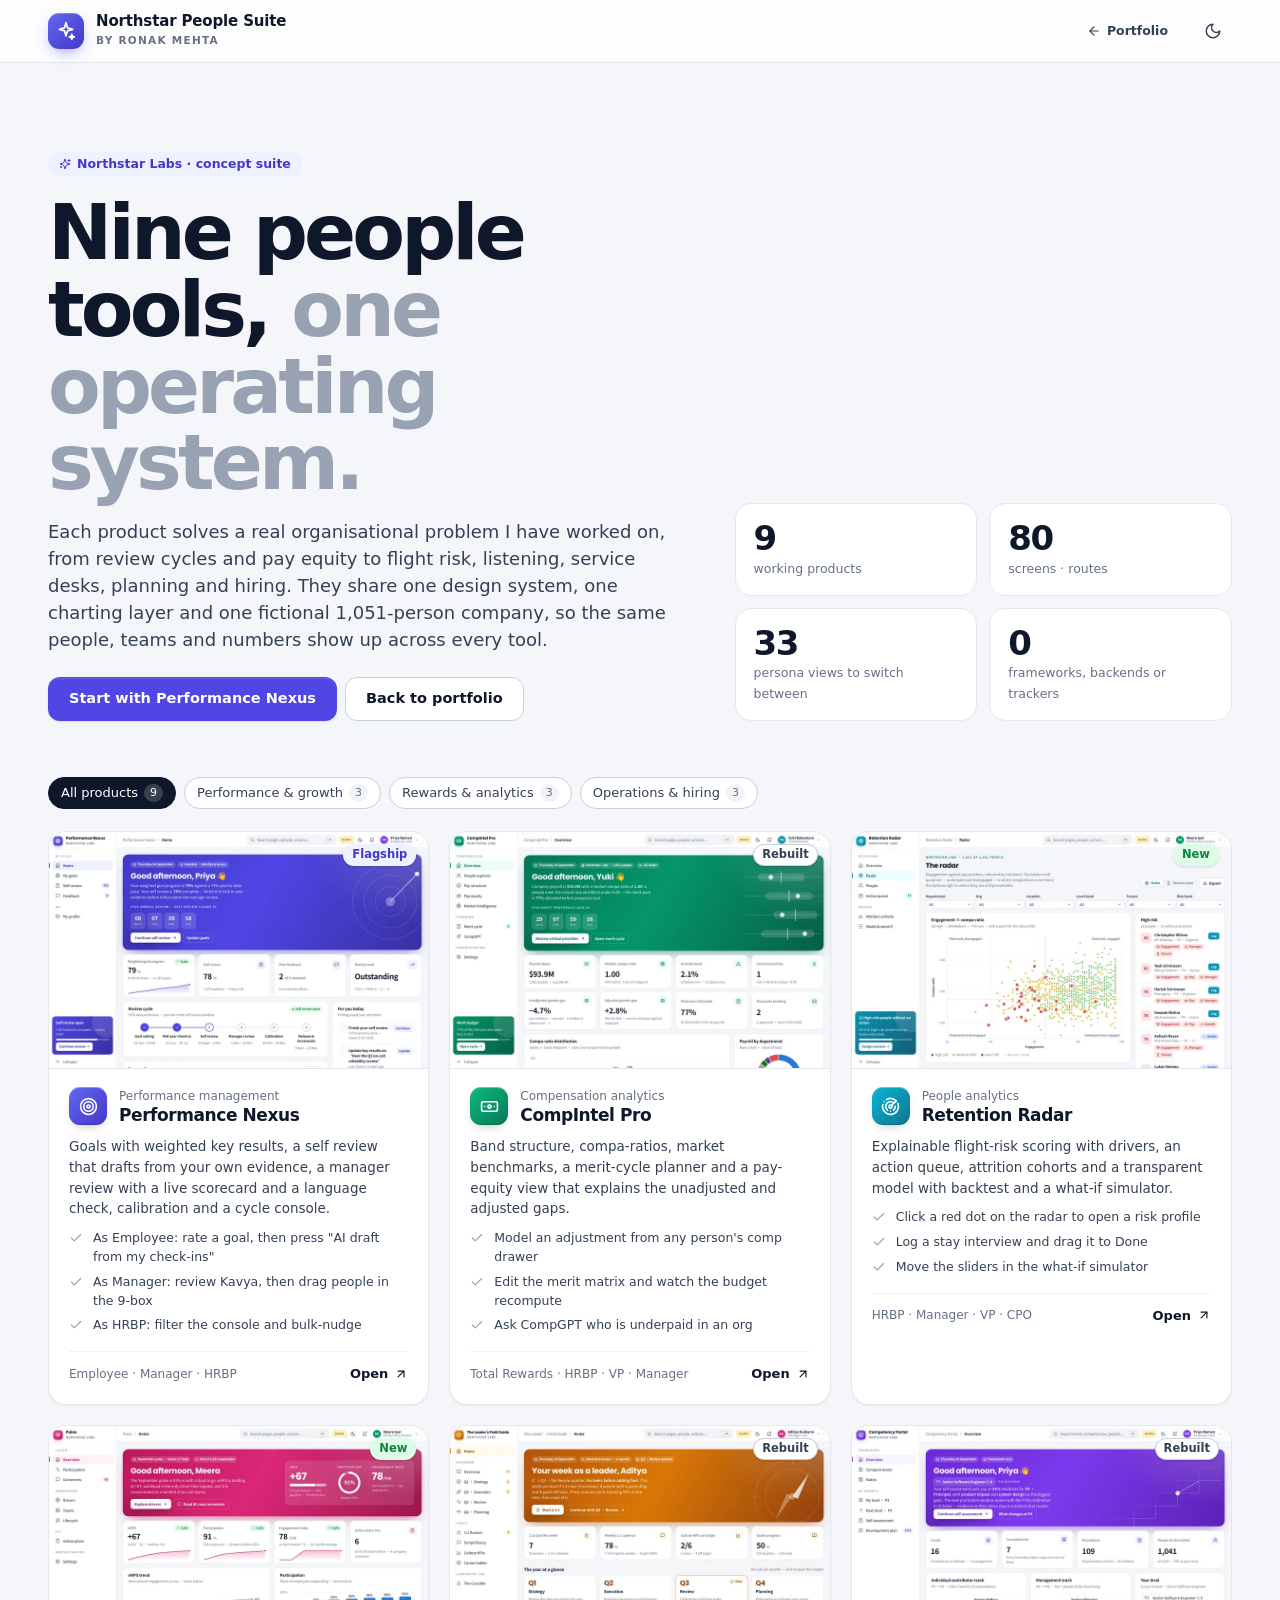
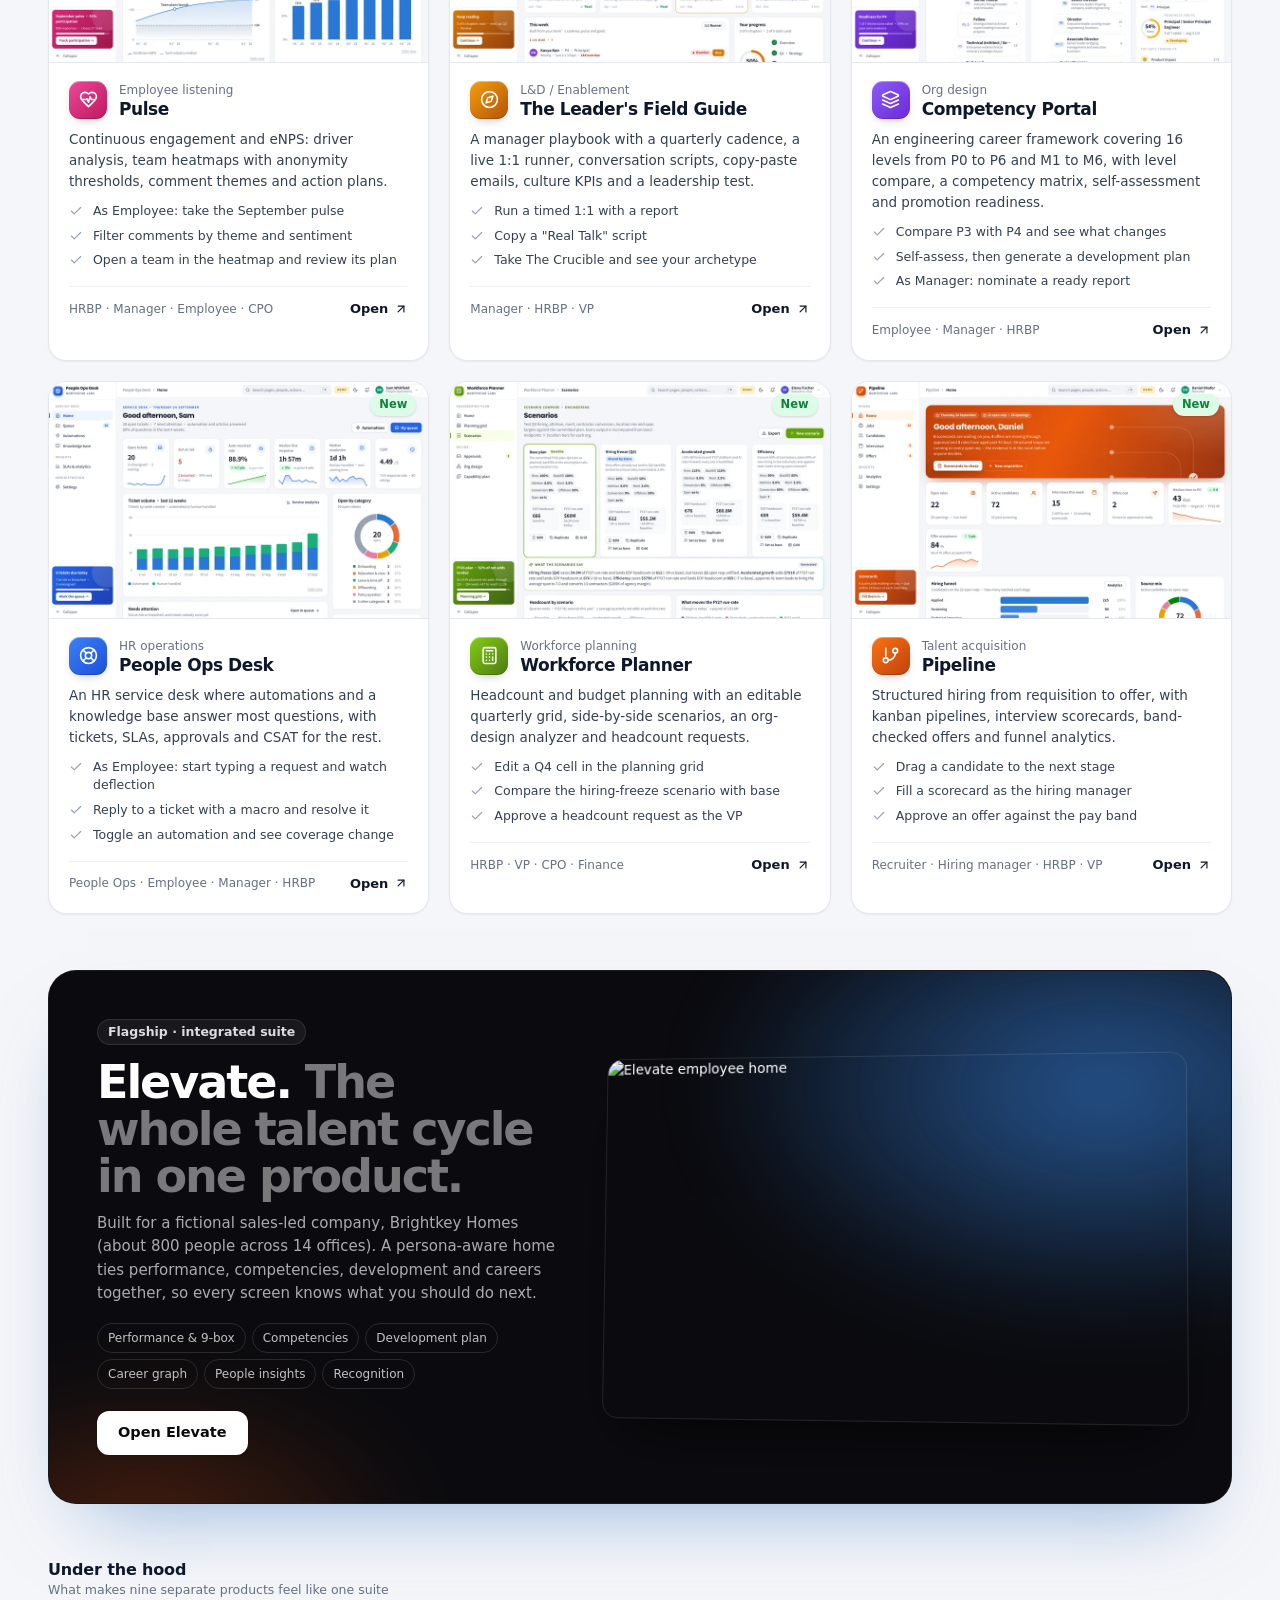
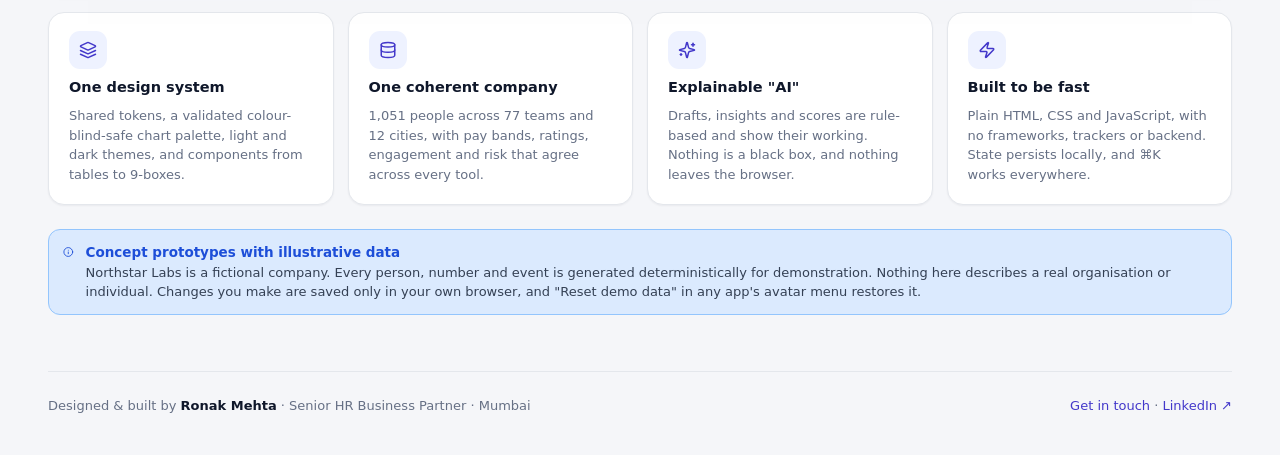
==== commit 9c1425df: "Restyle suite launcher and add Elevate band" ====
--- a/artifacts/index.html
+++ b/artifacts/index.html
@@ -5,10 +5,10 @@
 <meta name="viewport" content="width=device-width,initial-scale=1,viewport-fit=cover">
 <title>Northstar People Suite · Ronak Mehta</title>
 <meta name="description" content="Nine working people-tech products — performance, compensation, retention, engagement, HR operations, workforce planning and hiring — built on one design system by Ronak Mehta.">
-<meta name="theme-color" content="#4F46E5">
+<meta name="theme-color" content="#F6F6F7">
 <link rel="icon" href="data:image/svg+xml,%3Csvg xmlns='http://www.w3.org/2000/svg' viewBox='0 0 48 48'%3E%3Crect width='48' height='48' rx='13' fill='%234F46E5'/%3E%3Cpath d='M24 9l3.2 11 10.8 3.2-10.8 3.2L24 37.4l-3.2-11L10 23.2l10.8-3.2z' fill='%23fff'/%3E%3C/svg%3E">
 <link rel="preconnect" href="https://fonts.googleapis.com"><link rel="preconnect" href="https://fonts.gstatic.com" crossorigin>
-<link href="https://fonts.googleapis.com/css2?family=Inter:wght@400;500;600;700&family=Plus+Jakarta+Sans:wght@600;700;800&family=JetBrains+Mono:wght@400;500&display=swap" rel="stylesheet">
+<link href="https://fonts.googleapis.com/css2?family=Geist:wght@400;500;600;700&family=Geist+Mono:wght@400;500&display=swap" rel="stylesheet">
 <link rel="stylesheet" href="shared/ns.css">
 <script src="shared/ns.js"></script>
 <style>
@@ -18,12 +18,12 @@
   .top .grow{flex:1}
   .suite-wrap{max-width:1280px;margin:0 auto;padding:0 clamp(16px,4vw,48px)}
   .hero{padding:clamp(40px,7vw,88px) 0 clamp(28px,4vw,48px);display:grid;grid-template-columns:minmax(0,1.3fr) minmax(0,1fr);gap:40px;align-items:end}
-  .hero h1{font-size:clamp(34px,5vw,58px);line-height:1.05;letter-spacing:-.03em;margin-top:14px}
-  .hero h1 span{background:linear-gradient(90deg,var(--brand-600),#C026D3 55%,#EA580C);-webkit-background-clip:text;background-clip:text;color:transparent}
+  .hero h1{font-size:clamp(40px,6vw,80px);line-height:1;letter-spacing:-.05em;font-weight:600;margin-top:18px}
+  .hero h1 span{color:var(--ink-4)}
   .hero p.lead{font-size:clamp(16px,1.5vw,18px);color:var(--ink-2);max-width:60ch;margin-top:16px}
   .facts{display:grid;grid-template-columns:repeat(2,minmax(0,1fr));gap:12px}
   .fact{background:var(--surface);border:1px solid var(--line);border-radius:16px;padding:16px 18px}
-  .fact b{display:block;font-family:var(--font-display);font-size:30px;letter-spacing:-.02em;line-height:1.1}
+  .fact b{display:block;font-family:var(--font-display);font-size:34px;font-weight:600;letter-spacing:-.045em;line-height:1.1;font-feature-settings:"tnum" 1}
   .fact span{font-size:12.5px;color:var(--ink-3)}
   @media (max-width:900px){.hero{grid-template-columns:minmax(0,1fr)}}
   .filters{display:flex;gap:8px;flex-wrap:wrap;margin:8px 0 22px}
@@ -39,17 +39,17 @@
   .app .img .ns-badge{position:absolute;top:12px;right:12px;box-shadow:var(--shadow-sm)}
   .app .bd{padding:18px 20px 20px;display:grid;gap:10px;align-content:start}
   .app .hd{display:flex;align-items:center;gap:12px}
-  .app .mk{width:38px;height:38px;border-radius:11px;display:grid;place-items:center;color:#fff;flex:none;box-shadow:inset 0 1px 0 rgba(255,255,255,.25)}
+  .app .mk{width:38px;height:38px;border-radius:11px;display:grid;place-items:center;color:#fff;flex:none;box-shadow:inset 0 1px 0 rgba(255,255,255,.35),inset 0 -1px 0 rgba(0,0,0,.18),0 4px 12px -6px rgba(0,0,0,.4)}
   .app .mk svg{width:19px;height:19px}
-  .app .nm{font-family:var(--font-display);font-weight:700;font-size:17px;letter-spacing:-.01em;line-height:1.2;color:var(--ink)}
-  .app .ct{font-size:11px;font-weight:700;letter-spacing:.12em;text-transform:uppercase;color:var(--ink-3)}
+  .app .nm{font-family:var(--font-display);font-weight:600;font-size:17px;letter-spacing:-.025em;line-height:1.2;color:var(--ink)}
+  .app .ct{font-size:12px;font-weight:500;color:var(--ink-3)}
   .app p{font-size:13.5px;color:var(--ink-2);line-height:1.55}
   .app ul{margin:0;padding:0;list-style:none;display:grid;gap:6px}
   .app li{display:grid;grid-template-columns:16px minmax(0,1fr);gap:8px;font-size:12.5px;color:var(--ink-2)}
-  .app li svg{width:14px;height:14px;color:var(--ok);margin-top:2px}
+  .app li svg{width:14px;height:14px;color:var(--ink-4);margin-top:2px}
   .app .ft{display:flex;align-items:center;justify-content:space-between;gap:10px;flex-wrap:wrap;margin-top:6px;padding-top:12px;border-top:1px solid var(--line-2)}
   .app .ft .per{font-size:12px;color:var(--ink-3)}
-  .app .ft .go{font-size:13px;font-weight:600;color:var(--brand-text);display:inline-flex;align-items:center;gap:6px}
+  .app .ft .go{font-size:13px;font-weight:550;color:var(--ink);display:inline-flex;align-items:center;gap:6px}
   .app .ft .go svg{width:14px;height:14px;transition:transform .2s}
   .app:hover .ft .go svg{transform:translate(2px,-2px)}
   .under{display:grid;grid-template-columns:repeat(4,minmax(0,1fr));gap:14px}
@@ -58,6 +58,19 @@
   .under .ns-card-body{display:grid;gap:8px}
   .under b{font-size:14.5px}
   .under p{font-size:13px;color:var(--ink-3)}
+  .elev{position:relative;isolation:isolate;overflow:hidden;margin-top:56px;border-radius:28px;background:#0B0B0F;border:1px solid rgba(255,255,255,.06);color:#fff;display:grid;grid-template-columns:minmax(0,1fr) minmax(0,1.25fr);gap:32px;align-items:center;padding:clamp(24px,4vw,48px);text-decoration:none!important;box-shadow:0 40px 80px -40px rgba(47,111,189,.55)}
+  .elev::before{content:"";position:absolute;inset:-20%;z-index:-1;background:radial-gradient(34% 44% at 78% 30%,#2F6FBD,transparent 72%),radial-gradient(24% 30% at 20% 90%,rgba(205,75,13,.45),transparent 72%);filter:blur(40px);opacity:.75}
+  .elev h2{font-size:clamp(30px,3.6vw,48px);line-height:1.02;letter-spacing:-.045em;font-weight:600;color:#fff;margin:14px 0 12px}
+  .elev h2 span{color:rgba(255,255,255,.45)}
+  .elev p{color:rgba(255,255,255,.66);font-size:15px;line-height:1.55;max-width:52ch}
+  .elev .ns-badge{background:rgba(255,255,255,.06);color:rgba(255,255,255,.85);border:1px solid rgba(255,255,255,.1);box-shadow:none}
+  .elev .mods{display:flex;flex-wrap:wrap;gap:6px;margin:18px 0 22px}
+  .elev .mods span{font-size:12px;padding:5px 10px;border-radius:99px;border:1px solid rgba(255,255,255,.12);color:rgba(255,255,255,.75)}
+  .elev .ns-btn.primary{background:#fff;color:#0A0A0C}
+  .elev .pic{border-radius:16px;overflow:hidden;border:1px solid rgba(255,255,255,.1);box-shadow:0 30px 60px -20px rgba(0,0,0,.7);transform:perspective(1400px) rotateY(-6deg) rotateX(3deg);transition:transform .9s var(--ease-out)}
+  .elev:hover .pic{transform:none}
+  .elev .pic img{width:100%;height:auto;display:block}
+  @media (max-width:900px){.elev{grid-template-columns:minmax(0,1fr)}.elev .pic{transform:none}}
   footer{border-top:1px solid var(--line);margin-top:56px;padding:24px 0 40px;display:flex;justify-content:space-between;gap:16px;flex-wrap:wrap;font-size:13px;color:var(--ink-3)}
 </style>
 </head>
@@ -87,6 +100,17 @@
 
   <div class="filters" id="filters" role="group" aria-label="Filter by area"></div>
   <section class="apps" id="apps" aria-label="Products"></section>
+
+  <a class="elev" href="elevate/index.html" aria-label="Open Elevate, the integrated talent suite">
+    <div>
+      <span class="ns-badge lg">Flagship · integrated suite</span>
+      <h2>Elevate. <span>The whole talent cycle in one product.</span></h2>
+      <p>Built for a fictional sales-led company, Brightkey Homes (about 800 people across 14 offices). A persona-aware home ties performance, competencies, development and careers together, so every screen knows what you should do next.</p>
+      <div class="mods"><span>Performance &amp; 9-box</span><span>Competencies</span><span>Development plan</span><span>Career graph</span><span>People insights</span><span>Recognition</span></div>
+      <span class="ns-btn primary lg">Open Elevate</span>
+    </div>
+    <div class="pic"><img src="shots/elevate-1600.webp" srcset="shots/elevate-800.webp 800w, shots/elevate-1600.webp 1600w" sizes="(min-width:900px) 55vw, 100vw" alt="Elevate employee home" loading="lazy" decoding="async" width="1600" height="1000"></div>
+  </a>
 
   <div class="ns-section-title" style="margin-top:56px"><div><h2>Under the hood</h2><p>What makes nine separate products feel like one suite</p></div></div>
   <section class="under" id="under"></section>
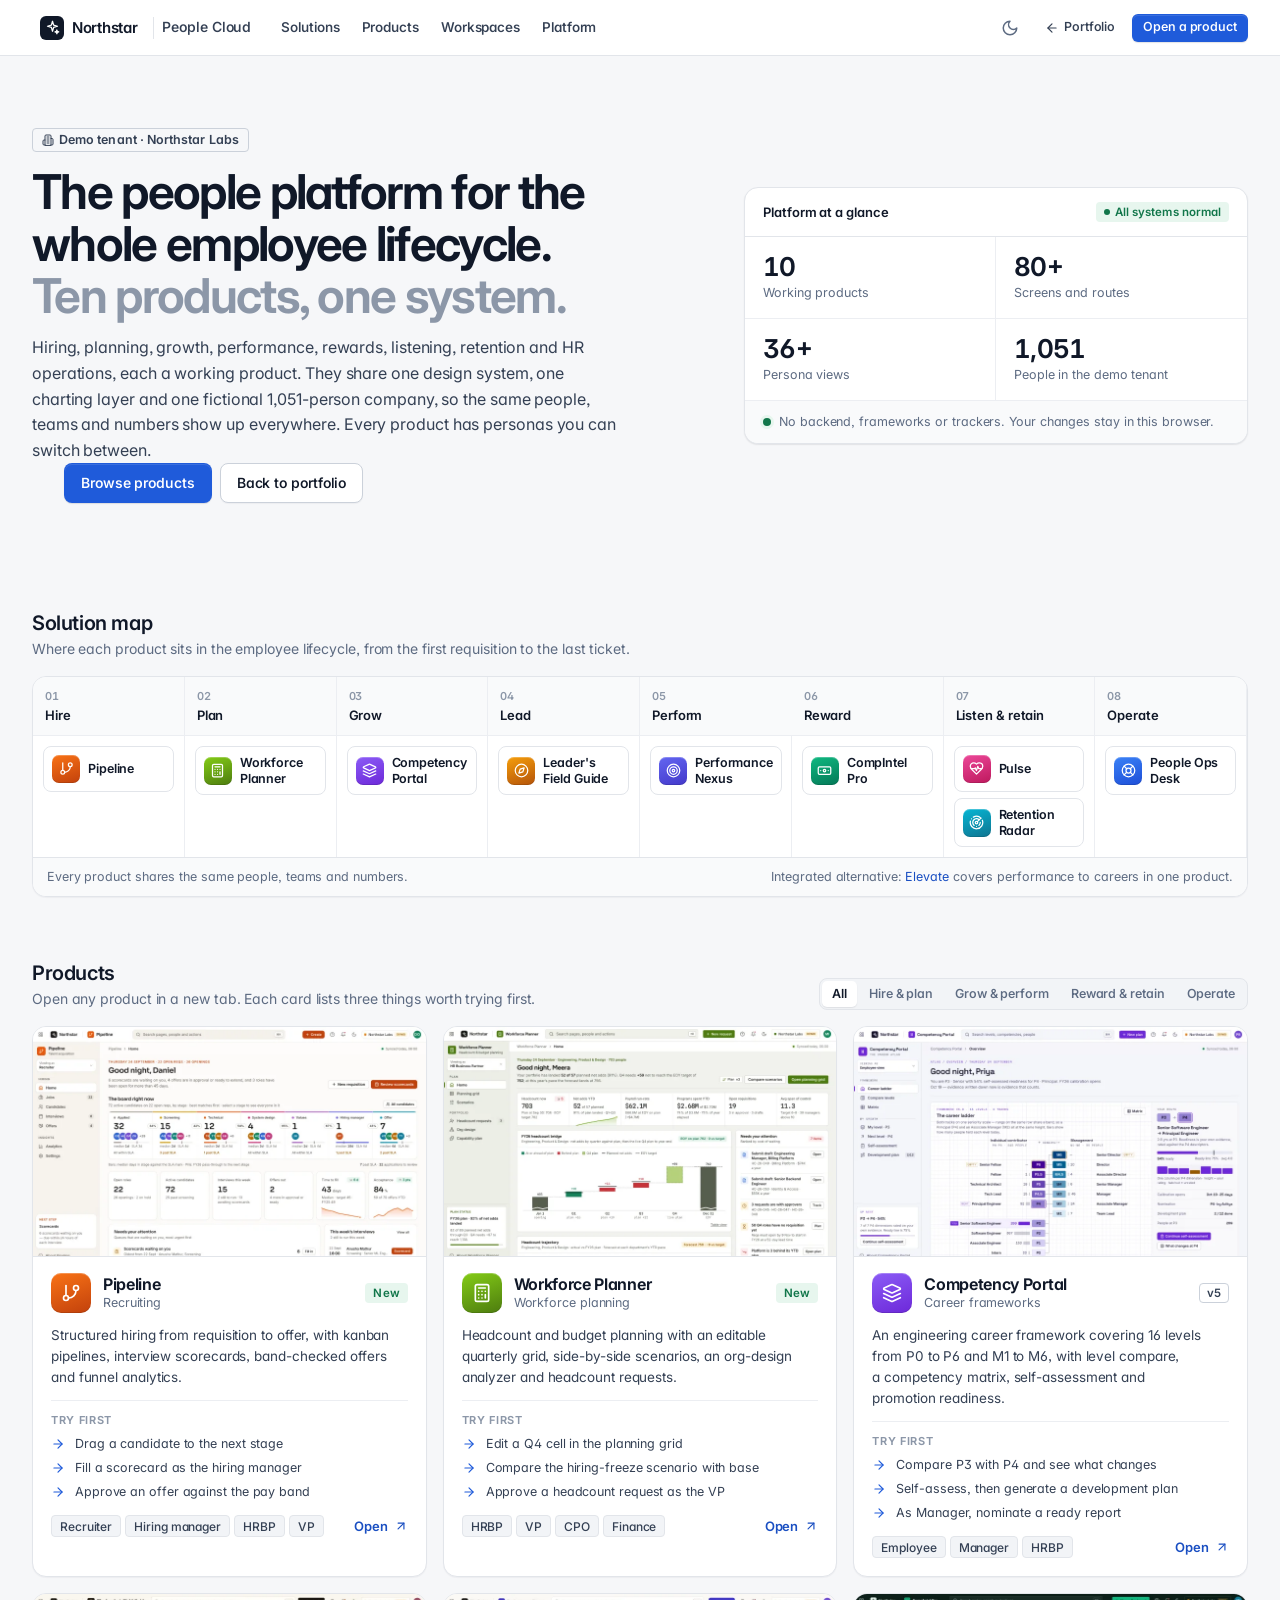
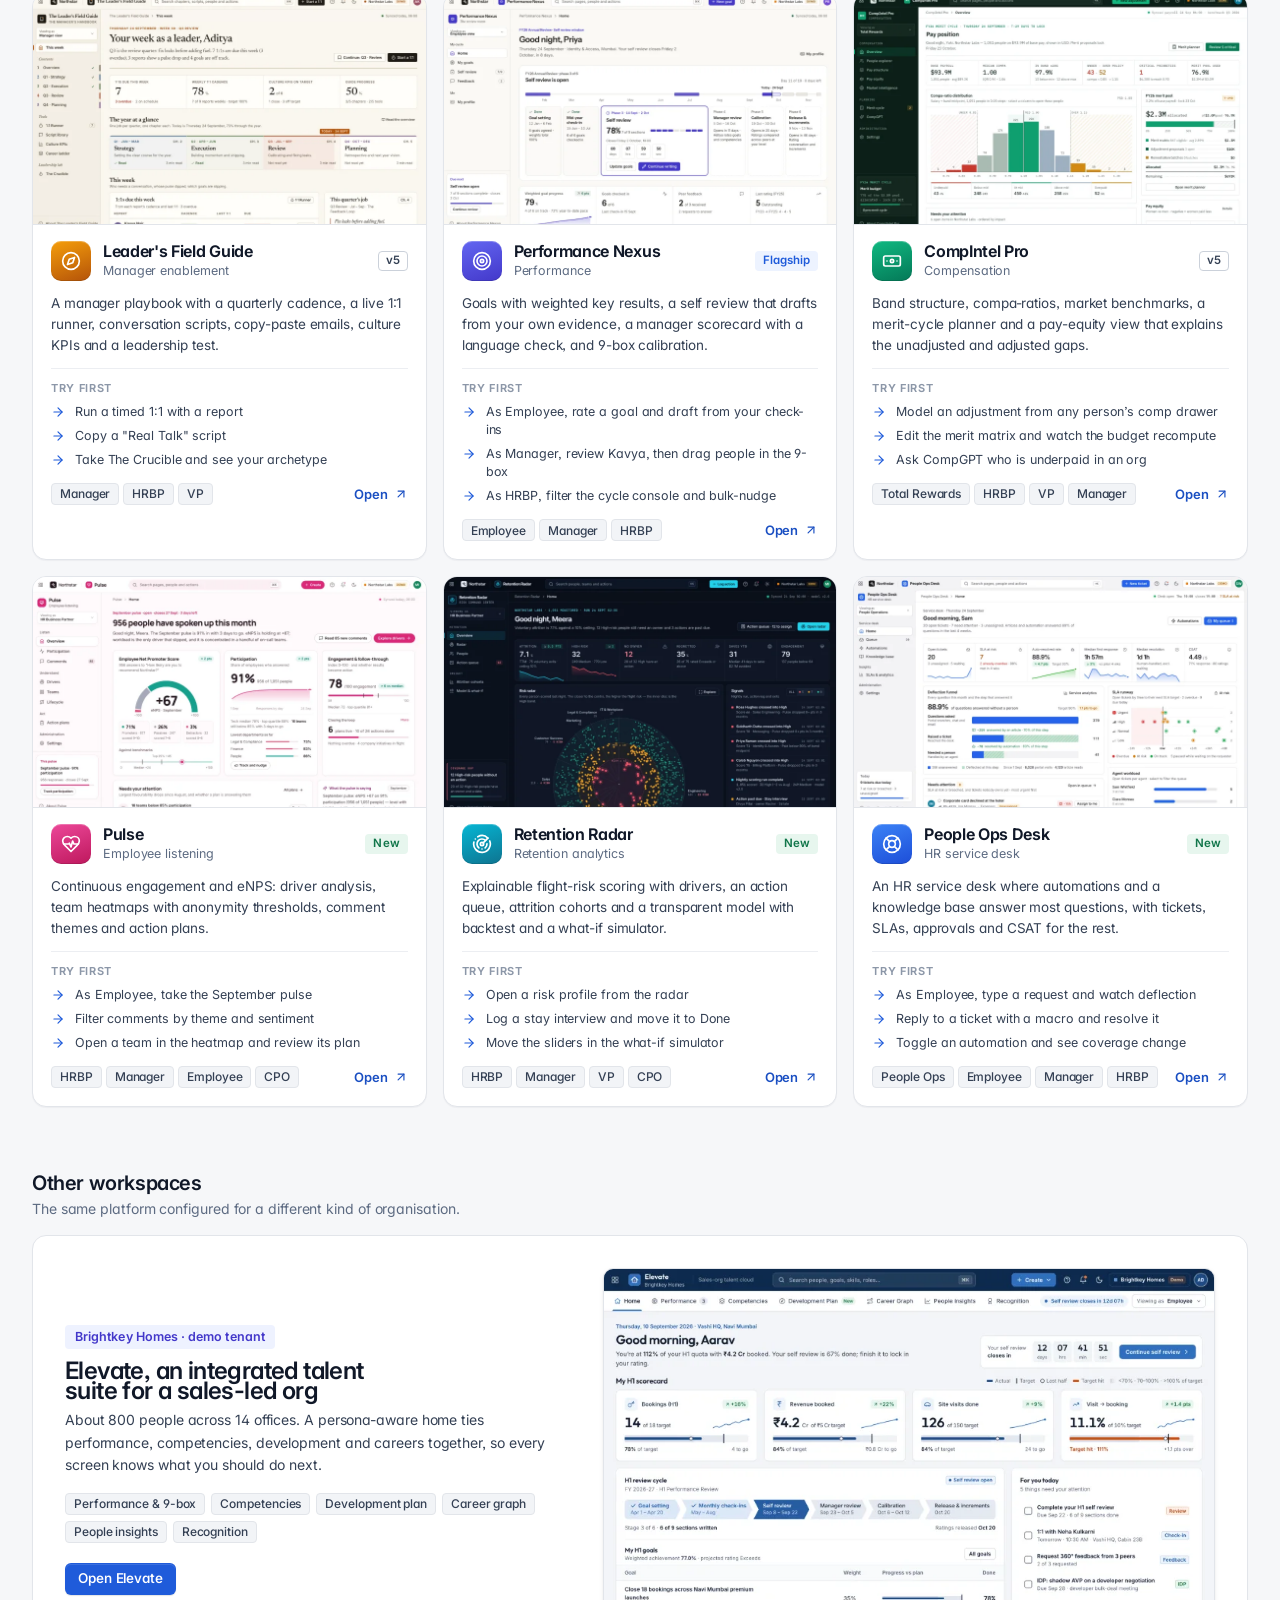
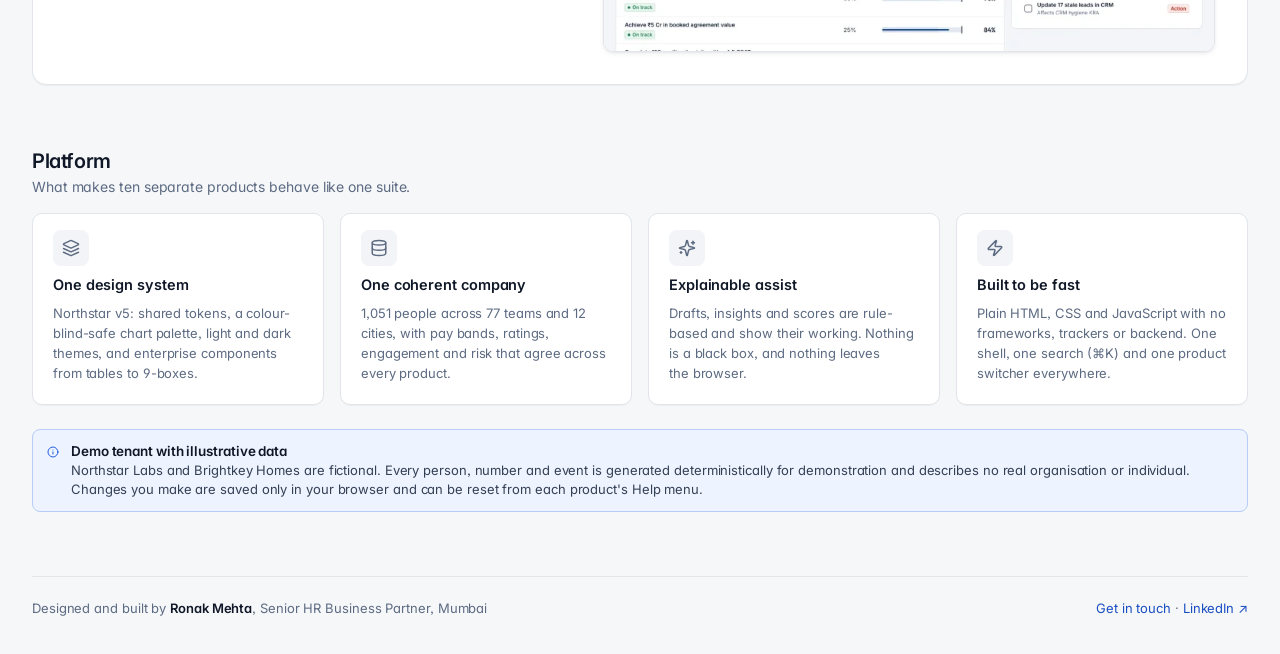
==== commit 79037ff0: "Northstar People Cloud product hub" ====
--- a/artifacts/index.html
+++ b/artifacts/index.html
@@ -3,166 +3,221 @@
 <head>
 <meta charset="utf-8">
 <meta name="viewport" content="width=device-width,initial-scale=1,viewport-fit=cover">
-<title>Northstar People Suite · Ronak Mehta</title>
-<meta name="description" content="Nine working people-tech products — performance, compensation, retention, engagement, HR operations, workforce planning and hiring — built on one design system by Ronak Mehta.">
-<meta name="theme-color" content="#F6F6F7">
-<link rel="icon" href="data:image/svg+xml,%3Csvg xmlns='http://www.w3.org/2000/svg' viewBox='0 0 48 48'%3E%3Crect width='48' height='48' rx='13' fill='%234F46E5'/%3E%3Cpath d='M24 9l3.2 11 10.8 3.2-10.8 3.2L24 37.4l-3.2-11L10 23.2l10.8-3.2z' fill='%23fff'/%3E%3C/svg%3E">
+<title>Northstar People Cloud · Ronak Mehta</title>
+<meta name="description" content="Northstar People Cloud: ten working people products across the employee lifecycle (hiring, planning, growth, performance, rewards, listening, retention and HR operations), built on one design system by Ronak Mehta.">
+<meta name="theme-color" content="#F6F7F9">
+<link rel="icon" href="data:image/svg+xml,%3Csvg xmlns='http://www.w3.org/2000/svg' viewBox='0 0 48 48'%3E%3Crect width='48' height='48' rx='12' fill='%23101828'/%3E%3Cpath d='M24 9l3.2 11 10.8 3.2-10.8 3.2L24 37.4l-3.2-11L10 23.2l10.8-3.2z' fill='%23fff'/%3E%3C/svg%3E">
 <link rel="preconnect" href="https://fonts.googleapis.com"><link rel="preconnect" href="https://fonts.gstatic.com" crossorigin>
-<link href="https://fonts.googleapis.com/css2?family=Geist:wght@400;500;600;700&family=Geist+Mono:wght@400;500&display=swap" rel="stylesheet">
+<link href="https://fonts.googleapis.com/css2?family=Inter:opsz,wght@14..32,400..700&family=JetBrains+Mono:wght@400;500&display=swap" rel="stylesheet">
 <link rel="stylesheet" href="shared/ns.css">
 <script src="shared/ns.js"></script>
 <style>
   body{background:var(--bg)}
-  .top{position:sticky;top:0;z-index:20;display:flex;align-items:center;gap:14px;padding:12px clamp(16px,4vw,48px);background:var(--glass);backdrop-filter:blur(14px);-webkit-backdrop-filter:blur(14px);border-bottom:1px solid var(--line)}
-  .top .ns-brand{border:0;padding:0;min-height:0}
-  .top .grow{flex:1}
-  .suite-wrap{max-width:1280px;margin:0 auto;padding:0 clamp(16px,4vw,48px)}
-  .hero{padding:clamp(40px,7vw,88px) 0 clamp(28px,4vw,48px);display:grid;grid-template-columns:minmax(0,1.3fr) minmax(0,1fr);gap:40px;align-items:end}
-  .hero h1{font-size:clamp(40px,6vw,80px);line-height:1;letter-spacing:-.05em;font-weight:600;margin-top:18px}
-  .hero h1 span{color:var(--ink-4)}
-  .hero p.lead{font-size:clamp(16px,1.5vw,18px);color:var(--ink-2);max-width:60ch;margin-top:16px}
-  .facts{display:grid;grid-template-columns:repeat(2,minmax(0,1fr));gap:12px}
-  .fact{background:var(--surface);border:1px solid var(--line);border-radius:16px;padding:16px 18px}
-  .fact b{display:block;font-family:var(--font-display);font-size:34px;font-weight:600;letter-spacing:-.045em;line-height:1.1;font-feature-settings:"tnum" 1}
-  .fact span{font-size:12.5px;color:var(--ink-3)}
-  @media (max-width:900px){.hero{grid-template-columns:minmax(0,1fr)}}
-  .filters{display:flex;gap:8px;flex-wrap:wrap;margin:8px 0 22px}
-  .apps{display:grid;grid-template-columns:repeat(3,minmax(0,1fr));gap:20px}
-  @media (max-width:1100px){.apps{grid-template-columns:repeat(2,minmax(0,1fr))}}
-  @media (max-width:680px){.apps{grid-template-columns:minmax(0,1fr)}}
-  .app{display:grid;grid-template-rows:auto 1fr;overflow:hidden;border-radius:18px;background:var(--surface);border:1px solid var(--line);box-shadow:var(--shadow-xs);transition:transform .35s var(--ease),box-shadow .35s var(--ease),border-color .2s;color:inherit;text-decoration:none!important}
-  .app:hover{transform:translateY(-4px);box-shadow:var(--shadow-lg);border-color:var(--line-strong)}
+  .hub-gh{position:sticky;top:0;z-index:50;height:var(--header-h);display:flex;align-items:center;gap:8px;padding:0 clamp(12px,3vw,32px);background:var(--surface);border-bottom:1px solid var(--line)}
+  .hub-gh nav{display:flex;gap:2px;margin-left:12px}
+  .hub-gh nav a{padding:7px 10px;border-radius:var(--r-sm);font-size:13.5px;font-weight:550;color:var(--ink-2)}
+  .hub-gh nav a:hover{background:var(--surface-3);color:var(--ink);text-decoration:none}
+  .hub-gh .right{margin-left:auto;display:flex;align-items:center;gap:6px}
+  .wrap{max-width:1280px;margin:0 auto;padding:0 clamp(16px,3vw,32px)}
+  .intro{display:grid;grid-template-columns:minmax(0,1.35fr) minmax(0,1fr);gap:32px;align-items:center;padding:clamp(36px,6vw,72px) 0 clamp(28px,4vw,44px)}
+  .intro h1{font-size:clamp(32px,4vw,48px);line-height:1.08;letter-spacing:-.035em;font-weight:650;margin:14px 0 14px;max-width:18ch}
+  .intro h1 span{color:var(--ink-4)}
+  .intro p.lead{font-size:16px;line-height:1.6;color:var(--ink-2);max-width:62ch}
+  .glance{background:var(--surface);border:1px solid var(--line);border-radius:var(--r-xl);box-shadow:var(--shadow-sm);overflow:hidden}
+  .glance-head{display:flex;justify-content:space-between;align-items:center;padding:14px 18px;border-bottom:1px solid var(--line);font-size:13px;font-weight:600}
+  .glance-grid{display:grid;grid-template-columns:repeat(2,minmax(0,1fr))}
+  .glance-grid div{padding:16px 18px;border-bottom:1px solid var(--line-2)}
+  .glance-grid div:nth-child(odd){border-right:1px solid var(--line-2)}
+  .glance-grid b{display:block;font-size:26px;font-weight:650;letter-spacing:-.03em;font-variant-numeric:tabular-nums;line-height:1.1}
+  .glance-grid span{font-size:12.5px;color:var(--ink-3)}
+  .glance-foot{display:flex;align-items:center;gap:8px;padding:12px 18px;font-size:12.5px;color:var(--ink-3);background:var(--surface-2)}
+  .glance-foot i{width:8px;height:8px;border-radius:50%;background:var(--ok);box-shadow:0 0 0 3px var(--ok-bg)}
+  .sec{margin-top:clamp(40px,6vw,64px)}
+  .sec-head{display:flex;justify-content:space-between;align-items:flex-end;gap:16px;flex-wrap:wrap;margin-bottom:16px}
+  .sec-head h2{font-size:20px;letter-spacing:-.02em}
+  .sec-head p{color:var(--ink-3);font-size:14px;margin-top:4px;max-width:70ch}
+  /* lifecycle solution map */
+  .map{display:grid;grid-template-columns:repeat(8,minmax(0,1fr));background:var(--surface);border:1px solid var(--line);border-radius:var(--r-xl);overflow:hidden;box-shadow:var(--shadow-xs)}
+  .stage{border-right:1px solid var(--line-2);display:grid;grid-template-rows:auto 1fr;min-width:0}
+  .stage:last-child{border-right:0}
+  .stage-h{padding:12px 12px 10px;border-bottom:1px solid var(--line-2);background:var(--surface-2)}
+  .stage-h small{display:block;font-size:11px;font-weight:600;color:var(--ink-4);font-variant-numeric:tabular-nums}
+  .stage-h b{font-size:13px}
+  .stage-b{padding:10px;display:grid;gap:6px;align-content:start}
+  .mini{display:flex;align-items:center;gap:8px;padding:8px;border-radius:var(--r);border:1px solid var(--line);background:var(--surface);color:var(--ink)!important;text-decoration:none!important;font-size:12.5px;font-weight:600;line-height:1.25;transition:border-color var(--dur),box-shadow var(--dur)}
+  .mini:hover{border-color:var(--line-strong);box-shadow:var(--shadow)}
+  .tile{width:28px;height:28px;border-radius:7px;display:grid;place-items:center;color:#fff;flex:none;box-shadow:inset 0 1px 0 rgba(255,255,255,.25),inset 0 -1px 0 rgba(0,0,0,.12)}
+  .tile svg{width:15px;height:15px}
+  .tile.lg{width:40px;height:40px;border-radius:10px}.tile.lg svg{width:20px;height:20px}
+  .map-foot{grid-column:1/-1;display:flex;gap:16px;flex-wrap:wrap;justify-content:space-between;padding:10px 14px;border-top:1px solid var(--line);font-size:12.5px;color:var(--ink-3);background:var(--surface-2)}
+  /* catalogue */
+  .apps{display:grid;grid-template-columns:repeat(3,minmax(0,1fr));gap:16px}
+  .app{display:grid;grid-template-rows:auto 1fr;overflow:hidden;border-radius:var(--r-xl);background:var(--surface);border:1px solid var(--line);box-shadow:var(--shadow-xs);color:inherit;text-decoration:none!important;transition:box-shadow var(--dur-slow) var(--ease),border-color var(--dur)}
+  .app:hover{box-shadow:var(--shadow-lg);border-color:var(--line-strong)}
   .app[hidden]{display:none}
-  .app .img{position:relative;aspect-ratio:16/10;background:var(--surface-3);overflow:hidden;border-bottom:1px solid var(--line)}
-  .app .img img{width:100%;height:100%;object-fit:cover;object-position:top left;transition:transform 1s var(--ease)}
-  .app:hover .img img{transform:scale(1.03)}
-  .app .img .ns-badge{position:absolute;top:12px;right:12px;box-shadow:var(--shadow-sm)}
-  .app .bd{padding:18px 20px 20px;display:grid;gap:10px;align-content:start}
+  .app .img{position:relative;aspect-ratio:16/9.4;background:var(--surface-3);overflow:hidden;border-bottom:1px solid var(--line)}
+  .app .img img{width:100%;height:100%;object-fit:cover;object-position:top left;transition:transform .8s var(--ease)}
+  .app:hover .img img{transform:scale(1.02)}
+  .app .bd{padding:16px 18px 18px;display:grid;gap:12px;align-content:start}
   .app .hd{display:flex;align-items:center;gap:12px}
-  .app .mk{width:38px;height:38px;border-radius:11px;display:grid;place-items:center;color:#fff;flex:none;box-shadow:inset 0 1px 0 rgba(255,255,255,.35),inset 0 -1px 0 rgba(0,0,0,.18),0 4px 12px -6px rgba(0,0,0,.4)}
-  .app .mk svg{width:19px;height:19px}
-  .app .nm{font-family:var(--font-display);font-weight:600;font-size:17px;letter-spacing:-.025em;line-height:1.2;color:var(--ink)}
-  .app .ct{font-size:12px;font-weight:500;color:var(--ink-3)}
+  .app .nm{font-weight:650;font-size:16px;letter-spacing:-.02em;line-height:1.2;color:var(--ink)}
+  .app .ct{font-size:12.5px;color:var(--ink-3)}
+  .app .hd .ns-badge{margin-left:auto}
   .app p{font-size:13.5px;color:var(--ink-2);line-height:1.55}
-  .app ul{margin:0;padding:0;list-style:none;display:grid;gap:6px}
-  .app li{display:grid;grid-template-columns:16px minmax(0,1fr);gap:8px;font-size:12.5px;color:var(--ink-2)}
-  .app li svg{width:14px;height:14px;color:var(--ink-4);margin-top:2px}
-  .app .ft{display:flex;align-items:center;justify-content:space-between;gap:10px;flex-wrap:wrap;margin-top:6px;padding-top:12px;border-top:1px solid var(--line-2)}
-  .app .ft .per{font-size:12px;color:var(--ink-3)}
-  .app .ft .go{font-size:13px;font-weight:550;color:var(--ink);display:inline-flex;align-items:center;gap:6px}
-  .app .ft .go svg{width:14px;height:14px;transition:transform .2s}
-  .app:hover .ft .go svg{transform:translate(2px,-2px)}
-  .under{display:grid;grid-template-columns:repeat(4,minmax(0,1fr));gap:14px}
-  @media (max-width:1000px){.under{grid-template-columns:repeat(2,minmax(0,1fr))}}
-  @media (max-width:560px){.under{grid-template-columns:minmax(0,1fr)}}
-  .under .ns-card-body{display:grid;gap:8px}
-  .under b{font-size:14.5px}
-  .under p{font-size:13px;color:var(--ink-3)}
-  .elev{position:relative;isolation:isolate;overflow:hidden;margin-top:56px;border-radius:28px;background:#0B0B0F;border:1px solid rgba(255,255,255,.06);color:#fff;display:grid;grid-template-columns:minmax(0,1fr) minmax(0,1.25fr);gap:32px;align-items:center;padding:clamp(24px,4vw,48px);text-decoration:none!important;box-shadow:0 40px 80px -40px rgba(47,111,189,.55)}
-  .elev::before{content:"";position:absolute;inset:-20%;z-index:-1;background:radial-gradient(34% 44% at 78% 30%,#2F6FBD,transparent 72%),radial-gradient(24% 30% at 20% 90%,rgba(205,75,13,.45),transparent 72%);filter:blur(40px);opacity:.75}
-  .elev h2{font-size:clamp(30px,3.6vw,48px);line-height:1.02;letter-spacing:-.045em;font-weight:600;color:#fff;margin:14px 0 12px}
-  .elev h2 span{color:rgba(255,255,255,.45)}
-  .elev p{color:rgba(255,255,255,.66);font-size:15px;line-height:1.55;max-width:52ch}
-  .elev .ns-badge{background:rgba(255,255,255,.06);color:rgba(255,255,255,.85);border:1px solid rgba(255,255,255,.1);box-shadow:none}
-  .elev .mods{display:flex;flex-wrap:wrap;gap:6px;margin:18px 0 22px}
-  .elev .mods span{font-size:12px;padding:5px 10px;border-radius:99px;border:1px solid rgba(255,255,255,.12);color:rgba(255,255,255,.75)}
-  .elev .ns-btn.primary{background:#fff;color:#0A0A0C}
-  .elev .pic{border-radius:16px;overflow:hidden;border:1px solid rgba(255,255,255,.1);box-shadow:0 30px 60px -20px rgba(0,0,0,.7);transform:perspective(1400px) rotateY(-6deg) rotateX(3deg);transition:transform .9s var(--ease-out)}
-  .elev:hover .pic{transform:none}
-  .elev .pic img{width:100%;height:auto;display:block}
-  @media (max-width:900px){.elev{grid-template-columns:minmax(0,1fr)}.elev .pic{transform:none}}
-  footer{border-top:1px solid var(--line);margin-top:56px;padding:24px 0 40px;display:flex;justify-content:space-between;gap:16px;flex-wrap:wrap;font-size:13px;color:var(--ink-3)}
+  .app .try{border-top:1px solid var(--line-2);padding-top:12px;display:grid;gap:6px}
+  .app .try small{font-size:11px;font-weight:650;letter-spacing:.06em;text-transform:uppercase;color:var(--ink-4)}
+  .app .try div{display:grid;grid-template-columns:16px minmax(0,1fr);gap:8px;font-size:12.5px;color:var(--ink-2)}
+  .app .try svg{width:14px;height:14px;color:var(--np);margin-top:2px}
+  .app .ft{display:flex;align-items:center;justify-content:space-between;gap:10px;flex-wrap:wrap;margin-top:2px}
+  .app .ft .per{display:flex;gap:4px;flex-wrap:wrap}
+  .app .go{font-size:13px;font-weight:600;color:var(--np-text);display:inline-flex;align-items:center;gap:6px}
+  .app .go svg{width:14px;height:14px;transition:transform .2s}
+  .app:hover .go svg{transform:translate(2px,-2px)}
+  /* workspace band */
+  .ws{display:grid;grid-template-columns:minmax(0,1fr) minmax(0,1.2fr);gap:28px;align-items:center;background:var(--surface);border:1px solid var(--line);border-radius:var(--r-xl);padding:clamp(20px,3vw,32px);box-shadow:var(--shadow-xs);color:inherit;text-decoration:none!important;transition:box-shadow var(--dur-slow)}
+  .ws:hover{box-shadow:var(--shadow-lg)}
+  .ws h3{font-size:24px;letter-spacing:-.025em;margin:12px 0 8px}
+  .ws p{color:var(--ink-2);font-size:14px;line-height:1.6}
+  .ws .mods{display:flex;flex-wrap:wrap;gap:6px;margin:16px 0 20px}
+  .ws .pic{border-radius:var(--r-lg);overflow:hidden;border:1px solid var(--line);box-shadow:var(--shadow)}
+  .ws .pic img{width:100%;height:auto;display:block}
+  /* platform */
+  .plat{display:grid;grid-template-columns:repeat(4,minmax(0,1fr));gap:16px}
+  .plat .ns-card-body{display:grid;gap:8px}
+  .plat b{font-size:14.5px}
+  .plat p{font-size:13px;color:var(--ink-3);line-height:1.55}
+  footer{border-top:1px solid var(--line);margin-top:64px;padding:22px 0 36px;display:flex;justify-content:space-between;gap:16px;flex-wrap:wrap;font-size:13px;color:var(--ink-3)}
+  @media (max-width:1100px){.map{grid-template-columns:repeat(4,minmax(0,1fr))}.stage:nth-child(4){border-right:0}.stage:nth-child(-n+4){border-bottom:1px solid var(--line-2)}.apps{grid-template-columns:repeat(2,minmax(0,1fr))}.plat{grid-template-columns:repeat(2,minmax(0,1fr))}}
+  @media (max-width:860px){.intro,.ws{grid-template-columns:minmax(0,1fr)}.hub-gh nav{display:none}}
+  @media (max-width:640px){.map{grid-template-columns:repeat(2,minmax(0,1fr))}.stage:nth-child(2n){border-right:0}.stage{border-bottom:1px solid var(--line-2)}.apps,.plat{grid-template-columns:minmax(0,1fr)}.hub-gh .hide-sm{display:none}}
 </style>
 </head>
 <body>
-<header class="top">
-  <a class="ns-brand" href="#"><span class="ns-brand-mark" id="suiteMark"></span><span><div class="ns-brand-name">Northstar People Suite</div><div class="ns-brand-sub">by Ronak Mehta</div></span></a>
-  <div class="grow"></div>
-  <a class="ns-btn ghost sm hide-sm" href="../#work" id="backLink"></a>
-  <button class="ns-icon-btn" id="themeBtn" aria-label="Toggle theme"></button>
+<header class="hub-gh">
+  <a class="ns-gh-logo" href="#top"><span class="ns-np-mark" id="npMark"></span><b>Northstar</b></a>
+  <span class="ns-gh-sep"></span>
+  <span style="font-size:14px;font-weight:550;color:var(--ink-2);white-space:nowrap" class="hide-sm">People Cloud</span>
+  <nav aria-label="Sections"><a href="#map">Solutions</a><a href="#products">Products</a><a href="#workspaces">Workspaces</a><a href="#platform">Platform</a></nav>
+  <div class="right">
+    <button class="ns-icon-btn" id="themeBtn" aria-label="Toggle theme"></button>
+    <a class="ns-btn ghost sm hide-sm" href="../index.html#work" id="backLink"></a>
+    <a class="ns-btn primary sm" href="performance-nexus/index.html">Open a product</a>
+  </div>
 </header>
 
-<main class="suite-wrap">
-  <section class="hero">
+<main class="wrap" id="top">
+  <section class="intro">
     <div>
-      <span class="ns-badge brand lg" id="heroBadge"></span>
-      <h1>Nine people tools, <span>one operating system.</span></h1>
-      <p class="lead">Each product solves a real organisational problem I have worked on, from review cycles and pay equity to flight risk, listening, service desks, planning and hiring. They share one design system, one charting layer and one fictional 1,051-person company, so the same people, teams and numbers show up across every tool.</p>
-      <div class="flex gap-2 wrap mt-6"><a class="ns-btn primary lg" href="performance-nexus/index.html">Start with Performance Nexus</a><a class="ns-btn secondary lg" href="../#work">Back to portfolio</a></div>
+      <span class="ns-badge outline lg" id="tenantBadge"></span>
+      <h1>The people platform for the whole employee lifecycle. <span>Ten products, one system.</span></h1>
+      <p class="lead">Hiring, planning, growth, performance, rewards, listening, retention and HR operations, each a working product. They share one design system, one charting layer and one fictional 1,051-person company, so the same people, teams and numbers show up everywhere. Every product has personas you can switch between.</p>
+      <div class="flex gap-2 wrap mt-6"><a class="ns-btn primary lg" href="#products">Browse products</a><a class="ns-btn secondary lg" href="../index.html#work">Back to portfolio</a></div>
     </div>
-    <div class="facts">
-      <div class="fact"><b>9</b><span>working products</span></div>
-      <div class="fact"><b>80</b><span>screens · routes</span></div>
-      <div class="fact"><b>33</b><span>persona views to switch between</span></div>
-      <div class="fact"><b>0</b><span>frameworks, backends or trackers</span></div>
+    <div class="glance">
+      <div class="glance-head"><span>Platform at a glance</span><span class="ns-badge ok"><i class="dot"></i>All systems normal</span></div>
+      <div class="glance-grid">
+        <div><b>10</b><span>Working products</span></div>
+        <div><b>80+</b><span>Screens and routes</span></div>
+        <div><b>36+</b><span>Persona views</span></div>
+        <div><b>1,051</b><span>People in the demo tenant</span></div>
+      </div>
+      <div class="glance-foot"><i></i>No backend, frameworks or trackers. Your changes stay in this browser.</div>
     </div>
   </section>
 
-  <div class="filters" id="filters" role="group" aria-label="Filter by area"></div>
-  <section class="apps" id="apps" aria-label="Products"></section>
-
-  <a class="elev" href="elevate/index.html" aria-label="Open Elevate, the integrated talent suite">
-    <div>
-      <span class="ns-badge lg">Flagship · integrated suite</span>
-      <h2>Elevate. <span>The whole talent cycle in one product.</span></h2>
-      <p>Built for a fictional sales-led company, Brightkey Homes (about 800 people across 14 offices). A persona-aware home ties performance, competencies, development and careers together, so every screen knows what you should do next.</p>
-      <div class="mods"><span>Performance &amp; 9-box</span><span>Competencies</span><span>Development plan</span><span>Career graph</span><span>People insights</span><span>Recognition</span></div>
-      <span class="ns-btn primary lg">Open Elevate</span>
-    </div>
-    <div class="pic"><img src="shots/elevate-1600.webp" srcset="shots/elevate-800.webp 800w, shots/elevate-1600.webp 1600w" sizes="(min-width:900px) 55vw, 100vw" alt="Elevate employee home" loading="lazy" decoding="async" width="1600" height="1000"></div>
-  </a>
-
-  <div class="ns-section-title" style="margin-top:56px"><div><h2>Under the hood</h2><p>What makes nine separate products feel like one suite</p></div></div>
-  <section class="under" id="under"></section>
-
-  <div class="ns-alert info mt-6"><span id="infoIc"></span><div><b>Concept prototypes with illustrative data</b><p>Northstar Labs is a fictional company. Every person, number and event is generated deterministically for demonstration. Nothing here describes a real organisation or individual. Changes you make are saved only in your own browser, and "Reset demo data" in any app's avatar menu restores it.</p></div></div>
-
-  <footer><span>Designed &amp; built by <b class="ink">Ronak Mehta</b> · Senior HR Business Partner · Mumbai</span><span><a href="../#contact">Get in touch</a> · <a href="https://linkedin.com/in/ronakmehta1910" target="_blank" rel="noopener">LinkedIn ↗</a></span></footer>
+  <section class="sec" id="map">
+    <div class="sec-head"><div><h2>Solution map</h2><p>Where each product sits in the employee lifecycle, from the first requisition to the last ticket.</p></div></div>
+    <div class="map" id="lifecycle"></div>
+  </section>
+
+  <section class="sec" id="products">
+    <div class="sec-head"><div><h2>Products</h2><p>Open any product in a new tab. Each card lists three things worth trying first.</p></div><div class="ns-seg" id="filters" role="group" aria-label="Filter by area"></div></div>
+    <div class="apps" id="apps"></div>
+  </section>
+
+  <section class="sec" id="workspaces">
+    <div class="sec-head"><div><h2>Other workspaces</h2><p>The same platform configured for a different kind of organisation.</p></div></div>
+    <a class="ws" href="elevate/index.html" aria-label="Open Elevate in the Brightkey Homes workspace">
+      <div>
+        <span class="ns-badge brand lg">Brightkey Homes · demo tenant</span>
+        <h3>Elevate, an integrated talent suite for a sales-led org</h3>
+        <p>About 800 people across 14 offices. A persona-aware home ties performance, competencies, development and careers together, so every screen knows what you should do next.</p>
+        <div class="mods ns-chips"><span class="ns-tag">Performance &amp; 9-box</span><span class="ns-tag">Competencies</span><span class="ns-tag">Development plan</span><span class="ns-tag">Career graph</span><span class="ns-tag">People insights</span><span class="ns-tag">Recognition</span></div>
+        <span class="ns-btn primary">Open Elevate</span>
+      </div>
+      <div class="pic"><img src="shots/elevate-1600.webp" srcset="shots/elevate-800.webp 800w, shots/elevate-1600.webp 1600w" sizes="(min-width:860px) 55vw, 100vw" alt="Elevate home in the Brightkey Homes workspace" loading="lazy" decoding="async" width="1600" height="1000"></div>
+    </a>
+  </section>
+
+  <section class="sec" id="platform">
+    <div class="sec-head"><div><h2>Platform</h2><p>What makes ten separate products behave like one suite.</p></div></div>
+    <div class="plat" id="plat"></div>
+    <div class="ns-alert info mt-6"><span id="infoIc"></span><div><b>Demo tenant with illustrative data</b><p>Northstar Labs and Brightkey Homes are fictional. Every person, number and event is generated deterministically for demonstration and describes no real organisation or individual. Changes you make are saved only in your browser and can be reset from each product's Help menu.</p></div></div>
+  </section>
+
+  <footer><span>Designed and built by <b class="ink">Ronak Mehta</b>, Senior HR Business Partner, Mumbai</span><span><a href="../index.html#contact">Get in touch</a> · <a href="https://linkedin.com/in/ronakmehta1910" target="_blank" rel="noopener">LinkedIn ↗</a></span></footer>
 </main>
 
 <script>
 (function () {
   'use strict';
   const ic = (n, o) => NS.icon(n, o), esc = NS.esc;
+  const S = Object.fromEntries(NS.suite.map((a) => [a.id, a]));
   const APPS = [
-    { slug: 'performance-nexus', name: 'Performance Nexus', cat: 'Performance management', group: 'growth', icon: 'target', grad: ['#6366F1', '#4338CA'], badge: 'Flagship', desc: 'Goals with weighted key results, a self review that drafts from your own evidence, a manager review with a live scorecard and a language check, calibration and a cycle console.', tries: ['As Employee: rate a goal, then press "AI draft from my check-ins"', 'As Manager: review Kavya, then drag people in the 9-box', 'As HRBP: filter the console and bulk-nudge'], personas: 'Employee · Manager · HRBP' },
-    { slug: 'compintel-pro', name: 'CompIntel Pro', cat: 'Compensation analytics', group: 'insight', icon: 'banknote', grad: ['#10B981', '#047857'], badge: 'Rebuilt', desc: 'Band structure, compa-ratios, market benchmarks, a merit-cycle planner and a pay-equity view that explains the unadjusted and adjusted gaps.', tries: ['Model an adjustment from any person\'s comp drawer', 'Edit the merit matrix and watch the budget recompute', 'Ask CompGPT who is underpaid in an org'], personas: 'Total Rewards · HRBP · VP · Manager' },
-    { slug: 'retention-radar', name: 'Retention Radar', cat: 'People analytics', group: 'insight', icon: 'radar', grad: ['#06B6D4', '#0E7490'], badge: 'New', desc: 'Explainable flight-risk scoring with drivers, an action queue, attrition cohorts and a transparent model with backtest and a what-if simulator.', tries: ['Click a red dot on the radar to open a risk profile', 'Log a stay interview and drag it to Done', 'Move the sliders in the what-if simulator'], personas: 'HRBP · Manager · VP · CPO' },
-    { slug: 'pulse', name: 'Pulse', cat: 'Employee listening', group: 'insight', icon: 'heart-pulse', grad: ['#EC4899', '#BE185D'], badge: 'New', desc: 'Continuous engagement and eNPS: driver analysis, team heatmaps with anonymity thresholds, comment themes and action plans.', tries: ['As Employee: take the September pulse', 'Filter comments by theme and sentiment', 'Open a team in the heatmap and review its plan'], personas: 'HRBP · Manager · Employee · CPO' },
-    { slug: 'leaders-field-guide', name: "The Leader's Field Guide", cat: 'L&D / Enablement', group: 'growth', icon: 'compass', grad: ['#F59E0B', '#B45309'], badge: 'Rebuilt', desc: 'A manager playbook with a quarterly cadence, a live 1:1 runner, conversation scripts, copy-paste emails, culture KPIs and a leadership test.', tries: ['Run a timed 1:1 with a report', 'Copy a "Real Talk" script', 'Take The Crucible and see your archetype'], personas: 'Manager · HRBP · VP' },
-    { slug: 'competency-portal', name: 'Competency Portal', cat: 'Org design', group: 'growth', icon: 'layers', grad: ['#8B5CF6', '#6D28D9'], badge: 'Rebuilt', desc: 'An engineering career framework covering 16 levels from P0 to P6 and M1 to M6, with level compare, a competency matrix, self-assessment and promotion readiness.', tries: ['Compare P3 with P4 and see what changes', 'Self-assess, then generate a development plan', 'As Manager: nominate a ready report'], personas: 'Employee · Manager · HRBP' },
-    { slug: 'people-ops-desk', name: 'People Ops Desk', cat: 'HR operations', group: 'ops', icon: 'life-buoy', grad: ['#3B82F6', '#1D4ED8'], badge: 'New', desc: 'An HR service desk where automations and a knowledge base answer most questions, with tickets, SLAs, approvals and CSAT for the rest.', tries: ['As Employee: start typing a request and watch deflection', 'Reply to a ticket with a macro and resolve it', 'Toggle an automation and see coverage change'], personas: 'People Ops · Employee · Manager · HRBP' },
-    { slug: 'workforce-planner', name: 'Workforce Planner', cat: 'Workforce planning', group: 'ops', icon: 'calculator', grad: ['#84CC16', '#4D7C0F'], badge: 'New', desc: 'Headcount and budget planning with an editable quarterly grid, side-by-side scenarios, an org-design analyzer and headcount requests.', tries: ['Edit a Q4 cell in the planning grid', 'Compare the hiring-freeze scenario with base', 'Approve a headcount request as the VP'], personas: 'HRBP · VP · CPO · Finance' },
-    { slug: 'pipeline-ats', name: 'Pipeline', cat: 'Talent acquisition', group: 'ops', icon: 'git-branch', grad: ['#F97316', '#C2410C'], badge: 'New', desc: 'Structured hiring from requisition to offer, with kanban pipelines, interview scorecards, band-checked offers and funnel analytics.', tries: ['Drag a candidate to the next stage', 'Fill a scorecard as the hiring manager', 'Approve an offer against the pay band'], personas: 'Recruiter · Hiring manager · HRBP · VP' },
+    { slug: 'pipeline-ats', stage: 'attract', badge: 'New', desc: 'Structured hiring from requisition to offer, with kanban pipelines, interview scorecards, band-checked offers and funnel analytics.', tries: ['Drag a candidate to the next stage', 'Fill a scorecard as the hiring manager', 'Approve an offer against the pay band'], personas: ['Recruiter', 'Hiring manager', 'HRBP', 'VP'] },
+    { slug: 'workforce-planner', stage: 'attract', badge: 'New', desc: 'Headcount and budget planning with an editable quarterly grid, side-by-side scenarios, an org-design analyzer and headcount requests.', tries: ['Edit a Q4 cell in the planning grid', 'Compare the hiring-freeze scenario with base', 'Approve a headcount request as the VP'], personas: ['HRBP', 'VP', 'CPO', 'Finance'] },
+    { slug: 'competency-portal', stage: 'grow', badge: 'v5', desc: 'An engineering career framework covering 16 levels from P0 to P6 and M1 to M6, with level compare, a competency matrix, self-assessment and promotion readiness.', tries: ['Compare P3 with P4 and see what changes', 'Self-assess, then generate a development plan', 'As Manager, nominate a ready report'], personas: ['Employee', 'Manager', 'HRBP'] },
+    { slug: 'leaders-field-guide', stage: 'grow', badge: 'v5', desc: 'A manager playbook with a quarterly cadence, a live 1:1 runner, conversation scripts, copy-paste emails, culture KPIs and a leadership test.', tries: ['Run a timed 1:1 with a report', 'Copy a "Real Talk" script', 'Take The Crucible and see your archetype'], personas: ['Manager', 'HRBP', 'VP'] },
+    { slug: 'performance-nexus', stage: 'grow', badge: 'Flagship', desc: 'Goals with weighted key results, a self review that drafts from your own evidence, a manager scorecard with a language check, and 9-box calibration.', tries: ['As Employee, rate a goal and draft from your check-ins', 'As Manager, review Kavya, then drag people in the 9-box', 'As HRBP, filter the cycle console and bulk-nudge'], personas: ['Employee', 'Manager', 'HRBP'] },
+    { slug: 'compintel-pro', stage: 'reward', badge: 'v5', desc: 'Band structure, compa-ratios, market benchmarks, a merit-cycle planner and a pay-equity view that explains the unadjusted and adjusted gaps.', tries: ['Model an adjustment from any person’s comp drawer', 'Edit the merit matrix and watch the budget recompute', 'Ask CompGPT who is underpaid in an org'], personas: ['Total Rewards', 'HRBP', 'VP', 'Manager'] },
+    { slug: 'pulse', stage: 'reward', badge: 'New', desc: 'Continuous engagement and eNPS: driver analysis, team heatmaps with anonymity thresholds, comment themes and action plans.', tries: ['As Employee, take the September pulse', 'Filter comments by theme and sentiment', 'Open a team in the heatmap and review its plan'], personas: ['HRBP', 'Manager', 'Employee', 'CPO'] },
+    { slug: 'retention-radar', stage: 'reward', badge: 'New', desc: 'Explainable flight-risk scoring with drivers, an action queue, attrition cohorts and a transparent model with backtest and a what-if simulator.', tries: ['Open a risk profile from the radar', 'Log a stay interview and move it to Done', 'Move the sliders in the what-if simulator'], personas: ['HRBP', 'Manager', 'VP', 'CPO'] },
+    { slug: 'people-ops-desk', stage: 'operate', badge: 'New', desc: 'An HR service desk where automations and a knowledge base answer most questions, with tickets, SLAs, approvals and CSAT for the rest.', tries: ['As Employee, type a request and watch deflection', 'Reply to a ticket with a macro and resolve it', 'Toggle an automation and see coverage change'], personas: ['People Ops', 'Employee', 'Manager', 'HRBP'] },
+  ].map((a) => ({ ...a, ...S[a.slug] }));
+  // lifecycle stages, in the order an employee meets them
+  const STAGES = [
+    { id: 'hire', name: 'Hire', apps: ['pipeline-ats'] },
+    { id: 'plan', name: 'Plan', apps: ['workforce-planner'] },
+    { id: 'grow', name: 'Grow', apps: ['competency-portal'] },
+    { id: 'lead', name: 'Lead', apps: ['leaders-field-guide'] },
+    { id: 'perform', name: 'Perform', apps: ['performance-nexus'] },
+    { id: 'reward', name: 'Reward', apps: ['compintel-pro'] },
+    { id: 'listen', name: 'Listen & retain', apps: ['pulse', 'retention-radar'] },
+    { id: 'operate', name: 'Operate', apps: ['people-ops-desk'] },
   ];
-  const GROUPS = [['all', 'All products'], ['growth', 'Performance & growth'], ['insight', 'Rewards & analytics'], ['ops', 'Operations & hiring']];
-  const UNDER = [
-    ['layers', 'One design system', 'Shared tokens, a validated colour-blind-safe chart palette, light and dark themes, and components from tables to 9-boxes.'],
-    ['database', 'One coherent company', '1,051 people across 77 teams and 12 cities, with pay bands, ratings, engagement and risk that agree across every tool.'],
-    ['sparkles', 'Explainable "AI"', 'Drafts, insights and scores are rule-based and show their working. Nothing is a black box, and nothing leaves the browser.'],
-    ['zap', 'Built to be fast', 'Plain HTML, CSS and JavaScript, with no frameworks, trackers or backend. State persists locally, and ⌘K works everywhere.'],
+  const GROUPS = [['all', 'All'], ['attract', 'Hire & plan'], ['grow', 'Grow & perform'], ['reward', 'Reward & retain'], ['operate', 'Operate']];
+  const PLAT = [
+    ['layers', 'One design system', 'Northstar v5: shared tokens, a colour-blind-safe chart palette, light and dark themes, and enterprise components from tables to 9-boxes.'],
+    ['database', 'One coherent company', '1,051 people across 77 teams and 12 cities, with pay bands, ratings, engagement and risk that agree across every product.'],
+    ['sparkles', 'Explainable assist', 'Drafts, insights and scores are rule-based and show their working. Nothing is a black box, and nothing leaves the browser.'],
+    ['zap', 'Built to be fast', 'Plain HTML, CSS and JavaScript with no frameworks, trackers or backend. One shell, one search (⌘K) and one product switcher everywhere.'],
   ];
-
-  document.getElementById('suiteMark').innerHTML = ic('northstar');
+  const tile = (a, lg) => `<span class="tile ${lg ? 'lg' : ''}" style="background:linear-gradient(160deg,${a.c[0]},${a.c[1]})">${ic(a.icon)}</span>`;
+  const href = (a) => `${a.id}/index.html`;
+
+  document.getElementById('npMark').innerHTML = ic('northstar');
   document.getElementById('backLink').innerHTML = ic('arrow-left') + 'Portfolio';
-  document.getElementById('heroBadge').innerHTML = ic('sparkles', { size: 13 }) + 'Northstar Labs · concept suite';
+  document.getElementById('tenantBadge').innerHTML = ic('building', { size: 13 }) + 'Demo tenant · Northstar Labs';
   document.getElementById('infoIc').innerHTML = ic('info');
   const tb = document.getElementById('themeBtn');
   const paintTheme = () => { tb.innerHTML = ic(NS.theme.get() === 'dark' ? 'sun' : 'moon'); };
   NS._onTheme = paintTheme; paintTheme(); tb.onclick = (e) => NS.theme.toggle(e);
 
-  document.getElementById('apps').innerHTML = APPS.map((a) => `<a class="app" data-group="${a.group}" href="${a.slug}/index.html">
-      <div class="img"><img src="shots/${a.slug}-800.webp" srcset="shots/${a.slug}-800.webp 800w, shots/${a.slug}-1600.webp 1600w" sizes="(min-width:1100px) 400px, (min-width:680px) 47vw, 100vw" alt="${esc(a.name)} screenshot" loading="lazy" decoding="async" width="1600" height="1000"><span class="ns-badge ${a.badge === 'New' ? 'ok' : a.badge === 'Flagship' ? 'brand' : 'outline'}" style="${a.badge === 'Rebuilt' ? 'background:var(--surface)' : ''}">${esc(a.badge)}</span></div>
+  document.getElementById('lifecycle').innerHTML = STAGES.map((s, i) => `<div class="stage"><div class="stage-h"><small>${String(i + 1).padStart(2, '0')}</small><b>${esc(s.name)}</b></div><div class="stage-b">${s.apps.map((id) => { const a = S[id]; return `<a class="mini" href="${href(a)}" target="_blank" rel="noopener">${tile(a)}<span class="min-w-0">${esc(a.name)}</span></a>`; }).join('')}</div></div>`).join('') + `<div class="map-foot"><span>Every product shares the same people, teams and numbers.</span><span>Integrated alternative: <a href="elevate/index.html">Elevate</a> covers performance to careers in one product.</span></div>`;
+
+  document.getElementById('apps').innerHTML = APPS.map((a) => `<a class="app" data-group="${a.stage}" href="${href(a)}" target="_blank" rel="noopener" aria-label="Open ${esc(a.name)} in a new tab">
+      <div class="img"><img src="shots/${a.id}-800.webp" srcset="shots/${a.id}-800.webp 800w, shots/${a.id}-1600.webp 1600w" sizes="(min-width:1100px) 400px, (min-width:680px) 47vw, 100vw" alt="${esc(a.name)} screenshot" loading="lazy" decoding="async" width="1600" height="1000"></div>
       <div class="bd">
-        <div class="hd"><span class="mk" style="background:linear-gradient(135deg,${a.grad[0]},${a.grad[1]})">${ic(a.icon)}</span><div><div class="ct">${esc(a.cat)}</div><div class="nm">${esc(a.name)}</div></div></div>
+        <div class="hd">${tile(a, true)}<div class="min-w-0"><div class="nm">${esc(a.name)}</div><div class="ct">${esc(a.cat)}</div></div><span class="ns-badge ${a.badge === 'New' ? 'ok' : a.badge === 'Flagship' ? 'info' : 'outline'}">${esc(a.badge)}</span></div>
         <p>${esc(a.desc)}</p>
-        <ul>${a.tries.map((t) => `<li>${ic('check')}<span>${esc(t)}</span></li>`).join('')}</ul>
-        <div class="ft"><span class="per">${esc(a.personas)}</span><span class="go">Open ${ic('arrow-up-right')}</span></div>
+        <div class="try"><small>Try first</small>${a.tries.map((t) => `<div>${ic('arrow-right')}<span>${esc(t)}</span></div>`).join('')}</div>
+        <div class="ft"><span class="per">${a.personas.map((p) => `<span class="ns-tag">${esc(p)}</span>`).join('')}</span><span class="go">Open ${ic('arrow-up-right')}</span></div>
       </div></a>`).join('');
   const f = document.getElementById('filters');
-  f.innerHTML = GROUPS.map(([id, l]) => `<button class="ns-chip" data-f="${id}" aria-pressed="${id === 'all'}">${esc(l)} <span class="n">${id === 'all' ? APPS.length : APPS.filter((a) => a.group === id).length}</span></button>`).join('');
+  f.innerHTML = GROUPS.map(([id, l]) => `<button type="button" data-f="${id}" aria-pressed="${id === 'all'}">${esc(l)}</button>`).join('');
   f.addEventListener('click', (e) => { const b = e.target.closest('[data-f]'); if (!b) return; f.querySelectorAll('[data-f]').forEach((x) => x.setAttribute('aria-pressed', x === b)); document.querySelectorAll('.app').forEach((c) => { c.hidden = !(b.dataset.f === 'all' || c.dataset.group === b.dataset.f); }); });
-  document.getElementById('under').innerHTML = UNDER.map(([i, t, d]) => `<div class="ns-card"><div class="ns-card-body"><span class="ns-icon-box">${ic(i)}</span><b>${esc(t)}</b><p>${esc(d)}</p></div></div>`).join('');
+
+  document.getElementById('plat').innerHTML = PLAT.map(([i, t, d]) => `<div class="ns-card"><div class="ns-card-body"><span class="ns-icon-box neutral">${ic(i)}</span><b>${esc(t)}</b><p>${esc(d)}</p></div></div>`).join('');
 })();
 </script>
 </body>
--- a/artifacts/shared/ns.css
+++ b/artifacts/shared/ns.css
@@ -1,82 +1,89 @@
 /* ==========================================================================
-   Northstar Design System · ns.css
-   Shared foundation for the Northstar Labs people-tools family.
+   Northstar People Cloud · Design System v5 · ns.css
+   An enterprise design language for the Northstar Labs product family.
+   Written from scratch: one platform accent for actions, product colour for
+   identity and data, dense 32px controls, hairline structure, quiet depth.
    Designed by Ronak Mehta · demo data is fictional.
    --------------------------------------------------------------------------
-   Sections: 1 Tokens · 2 Brand themes · 3 Base · 4 Shell · 5 Components
-             6 Data viz · 7 Utilities · 8 Motion & a11y · 9 Print
+   1 Tokens · 2 Product palettes · 3 Base · 4 Shell · 5 Page · 6 Components
+   7 Data display · 8 Data viz · 9 Utilities · 10 Motion & a11y · 11 Print
    ========================================================================== */
 
 /* 1. TOKENS ------------------------------------------------------------- */
 :root{
-  --font-sans:"Inter",ui-sans-serif,system-ui,-apple-system,"Segoe UI",Roboto,Helvetica,Arial,sans-serif;
-  --font-display:"Plus Jakarta Sans","Inter",ui-sans-serif,system-ui,sans-serif;
+  --font-sans:"Inter",-apple-system,BlinkMacSystemFont,"Segoe UI",Roboto,Helvetica,Arial,sans-serif;
+  --font-display:"Inter",-apple-system,BlinkMacSystemFont,"Segoe UI",Roboto,sans-serif;
   --font-mono:"JetBrains Mono",ui-monospace,SFMono-Regular,Menlo,Consolas,monospace;
 
-  --bg:#F5F6F9;--bg-2:#EEF0F4;
-  --surface:#FFFFFF;--surface-2:#F8F9FB;--surface-3:#F1F3F6;--surface-4:#E9ECF1;
-  --line:#E4E7EC;--line-2:#EDF0F4;--line-strong:#C9D0DA;
-  --ink:#0F172A;--ink-2:#344054;--ink-3:#667085;--ink-4:#98A2B3;--ink-inverse:#FFFFFF;
-
-  --ok:#15803D;--ok-bg:#DCFCE7;--ok-line:#86EFAC;
-  --warn:#B45309;--warn-bg:#FEF3C7;--warn-line:#FCD34D;
-  --bad:#B91C1C;--bad-bg:#FEE2E2;--bad-line:#FCA5A5;
-  --info:#1D4ED8;--info-bg:#DBEAFE;--info-line:#93C5FD;
-  --neutral:#475467;--neutral-bg:#F2F4F7;--neutral-line:#D0D5DD;
-
-  /* data-viz — validated categorical order (light) */
+  /* neutrals: a cool slate ramp */
+  --bg:#F6F7F9;--bg-2:#EEF0F4;
+  --surface:#FFFFFF;--surface-2:#F9FAFB;--surface-3:#F2F4F7;--surface-4:#E7EAEF;
+  --line:#E2E5EA;--line-2:#ECEEF2;--line-strong:#CBD1DA;
+  --ink:#101828;--ink-2:#344054;--ink-3:#5D6B82;--ink-4:#8C97A8;--ink-inverse:#FFFFFF;
+
+  /* platform accent (actions, focus, selection) — same in every product */
+  --np:#1F5BDA;--np-hover:#1849B5;--np-active:#123A93;--np-text:#1A4FC2;--np-soft:#EDF3FF;--np-soft-2:#DCE7FF;--np-line:#B7CCF7;
+
+  /* semantic */
+  --ok:#11764A;--ok-bg:#E7F6EE;--ok-line:#AEDFC4;
+  --warn:#9A5B00;--warn-bg:#FFF5E1;--warn-line:#F2D39A;
+  --bad:#C0262D;--bad-bg:#FDEDEE;--bad-line:#F3BCBF;
+  --info:#1F5BDA;--info-bg:#EDF3FF;--info-line:#B7CCF7;
+  --neutral:#475467;--neutral-bg:#F0F2F5;--neutral-line:#D6DBE2;
+  --discovery:#6941C6;--discovery-bg:#F3EEFF;
+
+  /* data viz — validated categorical order */
   --viz-1:#2a78d6;--viz-2:#eb6834;--viz-3:#1baf7a;--viz-4:#eda100;
   --viz-5:#e87ba4;--viz-6:#008300;--viz-7:#4a3aa7;--viz-8:#e34948;
   --viz-good:#0ca30c;--viz-warn:#fab219;--viz-serious:#ec835a;--viz-critical:#d03b3b;
   --viz-seq-100:#cde2fb;--viz-seq-200:#9ec5f4;--viz-seq-300:#6da7ec;--viz-seq-400:#3987e5;
   --viz-seq-500:#256abf;--viz-seq-600:#184f95;--viz-seq-700:#0d366b;
   --viz-div-neg:#d03b3b;--viz-div-mid:#f0efec;--viz-div-pos:#2a78d6;
-  --viz-grid:#EEF0F3;--viz-axis:#D9DEE5;
-
-  --shadow-xs:0 1px 2px rgba(16,24,40,.05);
-  --shadow-sm:0 1px 2px rgba(16,24,40,.06),0 1px 3px rgba(16,24,40,.08);
-  --shadow:0 2px 4px -2px rgba(16,24,40,.06),0 4px 12px -2px rgba(16,24,40,.08);
-  --shadow-lg:0 12px 32px -8px rgba(16,24,40,.18),0 2px 6px rgba(16,24,40,.06);
-  --shadow-xl:0 32px 80px -16px rgba(16,24,40,.32),0 4px 12px rgba(16,24,40,.08);
-  --glass:rgba(255,255,255,.78);
-
-  --r-xs:6px;--r-sm:8px;--r:12px;--r-lg:16px;--r-xl:22px;--r-full:999px;
-  --ease:cubic-bezier(.2,.8,.2,1);--ease-out:cubic-bezier(.16,1,.3,1);--spring:cubic-bezier(.34,1.4,.64,1);
-  --dur:.18s;--dur-slow:.32s;
-
-  --sidebar-w:256px;--sidebar-w-collapsed:72px;--topbar-h:60px;--content-max:1440px;
-  --focus:0 0 0 3px color-mix(in srgb,var(--brand) 32%,transparent);
+  --viz-grid:#EEF0F3;--viz-axis:#D5DAE1;
+
+  /* elevation: borders do the work; shadows only for things that float */
+  --shadow-xs:0 1px 1px rgba(16,24,40,.04);
+  --shadow-sm:0 1px 2px rgba(16,24,40,.06),0 1px 1px rgba(16,24,40,.03);
+  --shadow:0 2px 6px -1px rgba(16,24,40,.08),0 1px 2px rgba(16,24,40,.05);
+  --shadow-lg:0 12px 28px -6px rgba(16,24,40,.16),0 3px 8px -2px rgba(16,24,40,.06);
+  --shadow-xl:0 28px 64px -12px rgba(16,24,40,.28),0 6px 14px -4px rgba(16,24,40,.08);
+  --glass:rgba(255,255,255,.86);
+
+  --r-xs:4px;--r-sm:6px;--r:8px;--r-lg:10px;--r-xl:14px;--r-full:999px;
+  --ease:cubic-bezier(.2,.7,.2,1);--ease-out:cubic-bezier(.16,1,.3,1);--spring:cubic-bezier(.34,1.4,.64,1);
+  --dur:.15s;--dur-slow:.28s;
+
+  --header-h:56px;--sidebar-w:248px;--sidebar-w-collapsed:64px;--topbar-h:48px;--content-max:1440px;
+  --focus:0 0 0 2px var(--surface),0 0 0 4px color-mix(in srgb,var(--np) 55%,transparent);
   color-scheme:light;
 }
 :root[data-theme="dark"]{
-  --bg:#0B0F17;--bg-2:#0E131C;
-  --surface:#121826;--surface-2:#171E2D;--surface-3:#1C2434;--surface-4:#222B3D;
-  --line:#222B3A;--line-2:#1C2432;--line-strong:#3A4557;
-  --ink:#F2F5F9;--ink-2:#CBD3DF;--ink-3:#8E9AAE;--ink-4:#5F6B80;--ink-inverse:#0F172A;
-
-  --ok:#4ADE80;--ok-bg:rgba(34,197,94,.14);--ok-line:rgba(34,197,94,.35);
-  --warn:#FBBF24;--warn-bg:rgba(245,158,11,.14);--warn-line:rgba(245,158,11,.35);
-  --bad:#F87171;--bad-bg:rgba(239,68,68,.14);--bad-line:rgba(239,68,68,.35);
-  --info:#60A5FA;--info-bg:rgba(59,130,246,.14);--info-line:rgba(59,130,246,.35);
-  --neutral:#B7C0CE;--neutral-bg:rgba(148,163,184,.12);--neutral-line:rgba(148,163,184,.3);
-
+  --bg:#0C0E12;--bg-2:#101319;
+  --surface:#14171D;--surface-2:#181B22;--surface-3:#1E222A;--surface-4:#262B35;
+  --line:#262B34;--line-2:#1F232B;--line-strong:#363C48;
+  --ink:#ECEFF4;--ink-2:#BCC3D0;--ink-3:#8D97A8;--ink-4:#626C7D;--ink-inverse:#0C0E12;
+  --np:#4C82F7;--np-hover:#6894FA;--np-active:#3A6FE6;--np-text:#86A9FF;--np-soft:rgba(76,130,247,.14);--np-soft-2:rgba(76,130,247,.24);--np-line:rgba(76,130,247,.42);
+  --ok:#4FD18B;--ok-bg:rgba(48,190,117,.13);--ok-line:rgba(48,190,117,.34);
+  --warn:#F5B547;--warn-bg:rgba(245,166,35,.13);--warn-line:rgba(245,166,35,.34);
+  --bad:#FF7A7F;--bad-bg:rgba(240,68,75,.14);--bad-line:rgba(240,68,75,.36);
+  --info:#86A9FF;--info-bg:rgba(76,130,247,.14);--info-line:rgba(76,130,247,.36);
+  --neutral:#B3BCCA;--neutral-bg:rgba(148,160,184,.12);--neutral-line:rgba(148,160,184,.28);
+  --discovery:#B49BFF;--discovery-bg:rgba(150,110,255,.15);
   --viz-1:#3987e5;--viz-2:#d95926;--viz-3:#199e70;--viz-4:#c98500;
   --viz-5:#d55181;--viz-6:#008300;--viz-7:#9085e9;--viz-8:#e66767;
   --viz-seq-100:#0d366b;--viz-seq-200:#184f95;--viz-seq-300:#1c5cab;--viz-seq-400:#256abf;
   --viz-seq-500:#3987e5;--viz-seq-600:#6da7ec;--viz-seq-700:#9ec5f4;
-  --viz-div-mid:#383835;
-  --viz-grid:#1B2230;--viz-axis:#2A3444;
-
-  --shadow-xs:0 1px 2px rgba(0,0,0,.4);
-  --shadow-sm:0 1px 2px rgba(0,0,0,.4),0 1px 3px rgba(0,0,0,.4);
-  --shadow:0 2px 4px -2px rgba(0,0,0,.4),0 6px 16px -2px rgba(0,0,0,.45);
-  --shadow-lg:0 16px 40px -8px rgba(0,0,0,.6),0 2px 6px rgba(0,0,0,.4);
-  --shadow-xl:0 32px 80px -16px rgba(0,0,0,.75),0 4px 12px rgba(0,0,0,.5);
-  --glass:rgba(18,24,38,.8);
+  --viz-div-mid:#383835;--viz-grid:#1E222A;--viz-axis:#2E3440;
+  --shadow-xs:0 1px 1px rgba(0,0,0,.4);
+  --shadow-sm:0 1px 2px rgba(0,0,0,.45);
+  --shadow:0 2px 8px -1px rgba(0,0,0,.5);
+  --shadow-lg:0 14px 32px -6px rgba(0,0,0,.6),0 0 0 1px rgba(255,255,255,.04);
+  --shadow-xl:0 30px 70px -12px rgba(0,0,0,.75),0 0 0 1px rgba(255,255,255,.05);
+  --glass:rgba(20,23,29,.88);
   color-scheme:dark;
 }
 
-/* 2. BRAND THEMES -------------------------------------------------------- */
+/* 2. PRODUCT PALETTES ------------------------------------------------------- */
 /* Each app sets <html data-brand="…">. --brand drives chrome; --brand-text is
    the always-legible text step; --brand-soft the tinted surface. */
 :root{--brand-50:#EEF2FF;--brand-100:#E0E7FF;--brand-200:#C7D2FE;--brand-400:#818CF8;--brand-500:#6366F1;--brand-600:#4F46E5;--brand-700:#4338CA;--brand-800:#3730A3}
@@ -93,6 +100,7 @@
 [data-brand="sky"]{--brand-50:#F0F9FF;--brand-100:#E0F2FE;--brand-200:#BAE6FD;--brand-400:#38BDF8;--brand-500:#0EA5E9;--brand-600:#0284C7;--brand-700:#0369A1;--brand-800:#075985}
 [data-brand="slate"]{--brand-50:#F8FAFC;--brand-100:#F1F5F9;--brand-200:#E2E8F0;--brand-400:#94A3B8;--brand-500:#64748B;--brand-600:#475569;--brand-700:#334155;--brand-800:#1E293B}
 
+
 :root{
   --brand:var(--brand-600);--brand-hover:var(--brand-700);--brand-active:var(--brand-800);
   --brand-text:var(--brand-700);--brand-soft:var(--brand-50);--brand-soft-2:var(--brand-100);
@@ -102,243 +110,318 @@
 :root[data-theme="dark"]{
   --brand:var(--brand-500);--brand-hover:var(--brand-400);--brand-active:var(--brand-600);
   --brand-text:var(--brand-400);
-  --brand-soft:color-mix(in srgb,var(--brand-500) 16%,transparent);
-  --brand-soft-2:color-mix(in srgb,var(--brand-500) 26%,transparent);
+  --brand-soft:color-mix(in srgb,var(--brand-500) 15%,transparent);
+  --brand-soft-2:color-mix(in srgb,var(--brand-500) 24%,transparent);
   --brand-line:color-mix(in srgb,var(--brand-500) 40%,transparent);
-  --on-brand:#FFFFFF;
 }
-:root[data-theme="dark"][data-brand="amber"],:root[data-theme="dark"][data-brand="lime"],:root[data-theme="dark"][data-brand="cyan"]{--on-brand:#0B0F17}
+:root[data-theme="dark"][data-brand="amber"],:root[data-theme="dark"][data-brand="lime"],:root[data-theme="dark"][data-brand="cyan"]{--on-brand:#0C0E12}
 
 /* 3. BASE ---------------------------------------------------------------- */
 *,*::before,*::after{box-sizing:border-box}
 html{height:100%;-webkit-text-size-adjust:100%;text-size-adjust:100%}
-body{margin:0;min-height:100%;background:var(--bg);color:var(--ink);font-family:var(--font-sans);font-size:14px;line-height:1.5;-webkit-font-smoothing:antialiased;-moz-osx-font-smoothing:grayscale;font-feature-settings:"cv11","ss01","calt"}
-h1,h2,h3,h4,h5{margin:0;font-weight:600;letter-spacing:-.01em;color:var(--ink);text-wrap:balance}
-h1{font-family:var(--font-display);font-size:26px;line-height:1.2;letter-spacing:-.02em;font-weight:700}
-h2{font-size:18px;line-height:1.3}h3{font-size:15px;line-height:1.35}h4{font-size:13px;line-height:1.4}
+body{margin:0;min-height:100%;background:var(--bg);color:var(--ink);font-family:var(--font-sans);font-size:14px;line-height:1.45;letter-spacing:-.006em;-webkit-font-smoothing:antialiased;-moz-osx-font-smoothing:grayscale;font-feature-settings:"cv11","ss01","ss03","calt";text-rendering:optimizeLegibility}
+h1,h2,h3,h4,h5{margin:0;font-weight:600;letter-spacing:-.014em;color:var(--ink);text-wrap:balance}
+h1{font-size:24px;line-height:32px;letter-spacing:-.022em}
+h2{font-size:17px;line-height:24px}h3{font-size:14.5px;line-height:20px}h4{font-size:13px;line-height:18px}
 p{margin:0;text-wrap:pretty}
-a{color:var(--brand-text);text-decoration:none}a:hover{text-decoration:underline;text-underline-offset:2px}
-button,input,select,textarea{font:inherit;color:inherit}
+a{color:var(--np-text);text-decoration:none}a:hover{text-decoration:underline;text-underline-offset:2px}
+button,input,select,textarea{font:inherit;color:inherit;letter-spacing:inherit}
 button{cursor:pointer;background:none;border:0;padding:0}
 img{display:block;max-width:100%}
 svg{display:inline-block;vertical-align:-.15em;max-width:100%}
 .ns-viz svg,.ns-brand-mark svg,.ns-icon-box svg,.ns-icon-btn svg,.ns-btn svg,.ns-nav-item svg,.ns-ring svg{vertical-align:baseline}
 code,kbd,pre,.mono{font-family:var(--font-mono)}
-::selection{background:color-mix(in srgb,var(--brand) 26%,transparent)}
-:focus-visible{outline:none;box-shadow:var(--focus)}
+::selection{background:color-mix(in srgb,var(--np) 22%,transparent)}
+:focus-visible{outline:none;box-shadow:var(--focus);border-radius:var(--r-sm)}
 hr{border:0;border-top:1px solid var(--line);margin:0}
 small{font-size:12px}
 strong,b{font-weight:600}
 [hidden]{display:none!important}
-::-webkit-scrollbar{width:10px;height:10px}::-webkit-scrollbar-thumb{background:var(--line-strong);border-radius:99px;border:2px solid transparent;background-clip:padding-box}::-webkit-scrollbar-track{background:transparent}
+::-webkit-scrollbar{width:10px;height:10px}::-webkit-scrollbar-thumb{background:color-mix(in srgb,var(--ink) 18%,transparent);border-radius:99px;border:3px solid transparent;background-clip:padding-box}::-webkit-scrollbar-thumb:hover{background-color:color-mix(in srgb,var(--ink) 30%,transparent)}::-webkit-scrollbar-track{background:transparent}
 
 /* 4. SHELL --------------------------------------------------------------- */
-.ns-app{display:grid;grid-template-columns:var(--sidebar-w) minmax(0,1fr);min-height:100vh;min-height:100dvh;transition:grid-template-columns var(--dur-slow) var(--ease)}
+.ns-app{display:grid;grid-template-columns:var(--sidebar-w) minmax(0,1fr);grid-template-rows:var(--header-h) minmax(0,1fr);min-height:100vh;min-height:100dvh;transition:grid-template-columns var(--dur-slow) var(--ease)}
 .ns-app[data-collapsed="1"]{grid-template-columns:var(--sidebar-w-collapsed) minmax(0,1fr)}
 
+/* Global header — the same across every Northstar product */
+.ns-gh{grid-column:1/-1;position:sticky;top:0;z-index:50;height:var(--header-h);display:flex;align-items:center;gap:10px;padding:0 14px 0 10px;background:var(--surface);border-bottom:1px solid var(--line)}
+.ns-gh-btn{width:36px;height:36px;border-radius:var(--r-sm);display:grid;place-items:center;color:var(--ink-3);flex:none;transition:background var(--dur),color var(--dur)}
+.ns-gh-btn:hover,.ns-gh-btn[aria-expanded="true"]{background:var(--surface-3);color:var(--ink)}
+.ns-gh-btn svg{width:18px;height:18px}
+.ns-gh-logo{display:flex;align-items:center;gap:8px;padding:6px 8px;border-radius:var(--r-sm);color:var(--ink)!important;text-decoration:none!important;font-weight:650;font-size:15px;letter-spacing:-.02em;flex:none}
+.ns-gh-logo:hover{background:var(--surface-3)}
+.ns-np-mark{width:24px;height:24px;border-radius:6px;display:grid;place-items:center;background:var(--ink);color:var(--surface)}
+.ns-np-mark svg{width:15px;height:15px}
+.ns-gh-sep{width:1px;height:22px;background:var(--line);flex:none}
+.ns-gh-product{display:flex;align-items:center;gap:8px;padding:6px 8px;border-radius:var(--r-sm);color:var(--ink)!important;text-decoration:none!important;font-weight:550;font-size:14px;white-space:nowrap;flex:none}
+.ns-gh-product:hover{background:var(--surface-3)}
+.ns-gh-product .ns-brand-mark{width:24px;height:24px;border-radius:6px}
+.ns-gh-product .ns-brand-mark svg{width:14px;height:14px}
+.ns-gh .ns-search-btn{margin:0 auto;flex:0 1 560px}
+.ns-gh-actions{display:flex;align-items:center;gap:4px;flex:none}
+.ns-create{margin-right:6px}
+.ns-tenant{display:flex;align-items:center;gap:8px;height:32px;padding:0 10px;margin:0 4px;border-radius:var(--r-sm);border:1px solid var(--line);font-size:12.5px;font-weight:550;color:var(--ink-2);white-space:nowrap;transition:background var(--dur)}
+.ns-tenant:hover{background:var(--surface-3)}
+.ns-tenant i{width:8px;height:8px;border-radius:2px;background:linear-gradient(135deg,#F59E0B,#E8590C);flex:none}
+.ns-tenant small{font-size:10.5px;font-weight:600;letter-spacing:.04em;text-transform:uppercase;color:var(--warn);background:var(--warn-bg);padding:1px 6px;border-radius:4px}
+.ns-demo-badge{display:none}
+
+/* Product switcher (the waffle) */
+.ns-switcher{width:min(660px,calc(100vw - 24px));padding:0!important;overflow:hidden}
+.ns-switcher-head{display:flex;align-items:center;justify-content:space-between;padding:14px 16px 10px;font-size:12px;font-weight:600;color:var(--ink-3)}
+.ns-switcher-head a{font-size:12.5px;font-weight:550}
+.ns-switcher-grid{display:grid;grid-template-columns:repeat(3,minmax(0,1fr));gap:2px;padding:0 8px 8px}
+.ns-switch-app{display:grid;grid-template-columns:36px minmax(0,1fr);gap:10px;align-items:center;padding:10px;border-radius:var(--r);color:var(--ink)!important;text-decoration:none!important;transition:background var(--dur)}
+.ns-switch-app:hover{background:var(--surface-3)}
+.ns-switch-app[aria-current="true"]{background:var(--np-soft)}
+.ns-switch-app .tile{width:36px;height:36px;border-radius:9px;display:grid;place-items:center;color:#fff;box-shadow:inset 0 1px 0 rgba(255,255,255,.25),inset 0 -1px 0 rgba(0,0,0,.12)}
+.ns-switch-app .tile svg{width:18px;height:18px}
+.ns-switch-app b{display:block;font-size:13px;font-weight:600;line-height:1.25;white-space:nowrap;overflow:hidden;text-overflow:ellipsis}
+.ns-switch-app span{display:block;font-size:11.5px;color:var(--ink-3);line-height:1.3;white-space:nowrap;overflow:hidden;text-overflow:ellipsis}
+.ns-switcher-foot{display:flex;flex-wrap:wrap;gap:6px 16px;align-items:center;justify-content:space-between;padding:10px 16px;border-top:1px solid var(--line);background:var(--surface-2);font-size:12.5px;color:var(--ink-3)}
+.ns-switcher-foot .ws{display:flex;align-items:center;gap:8px}
+
 /* Sidebar */
-.ns-sidebar{position:sticky;top:0;height:100vh;height:100dvh;display:flex;flex-direction:column;background:var(--surface);border-right:1px solid var(--line);z-index:40;overflow:hidden}
-.ns-brand{display:flex;align-items:center;gap:12px;padding:16px 16px 14px;min-height:var(--topbar-h);border-bottom:1px solid var(--line-2);color:var(--ink);text-decoration:none!important}
-.ns-brand-mark{width:36px;height:36px;border-radius:11px;display:grid;place-items:center;flex:none;background:linear-gradient(135deg,var(--brand-500),var(--brand-700));color:#fff;box-shadow:0 6px 16px -6px color-mix(in srgb,var(--brand-600) 70%,transparent),inset 0 1px 0 rgba(255,255,255,.25)}
-.ns-brand-mark svg{width:20px;height:20px}
-.ns-brand-name{font-family:var(--font-display);font-weight:700;font-size:15px;line-height:1.1;letter-spacing:-.01em;white-space:nowrap}
-.ns-brand-sub{font-size:10.5px;font-weight:600;letter-spacing:.12em;text-transform:uppercase;color:var(--ink-3);margin-top:3px;white-space:nowrap}
-.ns-nav{flex:1;overflow-y:auto;overflow-x:hidden;padding:10px 12px 12px;display:flex;flex-direction:column;gap:2px;scrollbar-width:thin}
-.ns-nav-group{font-size:10.5px;font-weight:600;letter-spacing:.14em;text-transform:uppercase;color:var(--ink-4);padding:16px 12px 6px;white-space:nowrap}
+.ns-sidebar{position:sticky;top:var(--header-h);height:calc(100vh - var(--header-h));height:calc(100dvh - var(--header-h));display:flex;flex-direction:column;background:var(--surface-2);border-right:1px solid var(--line);z-index:40;overflow:hidden}
+.ns-brand{display:flex;align-items:center;gap:10px;padding:14px 14px 12px;color:var(--ink)!important;text-decoration:none!important}
+.ns-brand-mark{width:32px;height:32px;border-radius:8px;display:grid;place-items:center;flex:none;background:linear-gradient(160deg,var(--brand-500),var(--brand-700));color:#fff;box-shadow:inset 0 1px 0 rgba(255,255,255,.28),inset 0 -1px 0 rgba(0,0,0,.14)}
+.ns-brand-mark svg{width:17px;height:17px}
+.ns-brand-name{font-weight:650;font-size:14px;line-height:1.2;letter-spacing:-.015em;white-space:nowrap}
+.ns-brand-sub{font-size:11.5px;font-weight:500;color:var(--ink-3);margin-top:2px;white-space:nowrap}
+.ns-persona-chip{margin:0 12px 6px;display:grid;grid-template-columns:minmax(0,1fr) auto;column-gap:8px;align-items:center;padding:6px 10px;border-radius:var(--r-sm);border:1px solid var(--line);background:var(--surface);font-size:12.5px;color:var(--ink-2);text-align:left;transition:border-color var(--dur)}
+.ns-persona-chip:hover{border-color:var(--line-strong)}
+.ns-persona-chip .lbl{color:var(--ink-3);font-size:11px;line-height:1.3;grid-column:1}
+.ns-persona-chip b{font-weight:600;color:var(--ink);grid-column:1;min-width:0;white-space:nowrap;overflow:hidden;text-overflow:ellipsis;line-height:1.35}
+.ns-persona-chip svg{width:14px;height:14px;color:var(--ink-4);grid-column:2;grid-row:1/3}
+.ns-nav{flex:1;overflow-y:auto;overflow-x:hidden;padding:6px 10px 12px;display:flex;flex-direction:column;gap:1px;scrollbar-width:thin}
+.ns-nav-group{font-size:11px;font-weight:650;letter-spacing:.06em;text-transform:uppercase;color:var(--ink-4);padding:16px 10px 6px;white-space:nowrap}
 .ns-nav-group:first-child{padding-top:8px}
-.ns-nav-item{display:flex;align-items:center;gap:11px;padding:8px 12px;border-radius:var(--r-sm);color:var(--ink-2);font-weight:500;font-size:13.5px;white-space:nowrap;position:relative;transition:background var(--dur),color var(--dur);text-decoration:none!important;width:100%;text-align:left}
-.ns-nav-item svg{width:18px;height:18px;flex:none;color:var(--ink-3);transition:color var(--dur)}
-.ns-nav-item:hover{background:var(--surface-3);color:var(--ink)}
-.ns-nav-item[aria-current="page"]{background:var(--brand-soft);color:var(--brand-text);font-weight:600}
-.ns-nav-item[aria-current="page"] svg{color:var(--brand-text)}
-.ns-nav-item[aria-current="page"]::before{content:"";position:absolute;left:-12px;top:8px;bottom:8px;width:3px;border-radius:0 3px 3px 0;background:var(--brand)}
+.ns-nav-item{display:flex;align-items:center;gap:10px;height:34px;padding:0 10px;border-radius:var(--r-sm);color:var(--ink-2);font-weight:500;font-size:13.5px;white-space:nowrap;position:relative;transition:background var(--dur),color var(--dur);text-decoration:none!important;width:100%;text-align:left}
+.ns-nav-item svg{width:17px;height:17px;flex:none;color:var(--ink-3)}
+.ns-nav-item:hover{background:var(--surface-4);color:var(--ink)}
+.ns-nav-item[aria-current="page"]{background:var(--np-soft);color:var(--np-text);font-weight:600}
+.ns-nav-item[aria-current="page"] svg{color:var(--np-text)}
+.ns-nav-item[aria-current="page"]::before{content:"";position:absolute;left:-10px;top:7px;bottom:7px;width:3px;border-radius:0 3px 3px 0;background:var(--np)}
 .ns-nav-label{flex:1;overflow:hidden;text-overflow:ellipsis}
-.ns-nav-badge{font-size:11px;font-weight:600;padding:1px 7px;border-radius:99px;background:var(--brand-soft-2);color:var(--brand-text);line-height:1.5}
+.ns-nav-badge{font-size:11px;font-weight:600;min-width:20px;height:18px;padding:0 6px;display:inline-grid;place-items:center;border-radius:99px;background:var(--surface-4);color:var(--ink-2);font-variant-numeric:tabular-nums}
+.ns-nav-item[aria-current="page"] .ns-nav-badge{background:var(--np-soft-2);color:var(--np-text)}
 .ns-nav-badge.new{background:var(--ok-bg);color:var(--ok)}
-.ns-sidebar-foot{border-top:1px solid var(--line-2);padding:10px 12px;display:grid;gap:4px}
-.ns-collapse-btn{display:flex;align-items:center;gap:11px;padding:8px 12px;border-radius:var(--r-sm);color:var(--ink-3);font-size:13px;font-weight:500;white-space:nowrap;width:100%}
-.ns-collapse-btn:hover{background:var(--surface-3);color:var(--ink)}
-.ns-collapse-btn svg{width:18px;height:18px;flex:none}
-.ns-app[data-collapsed="1"] .ns-brand-name,.ns-app[data-collapsed="1"] .ns-brand-sub,.ns-app[data-collapsed="1"] .ns-nav-label,.ns-app[data-collapsed="1"] .ns-nav-badge,.ns-app[data-collapsed="1"] .ns-nav-group,.ns-app[data-collapsed="1"] .ns-collapse-btn span,.ns-app[data-collapsed="1"] .ns-sidebar-promo{display:none}
+.ns-sidebar-foot{border-top:1px solid var(--line);padding:10px;display:grid;gap:2px}
+.ns-side-link,.ns-collapse-btn{display:flex;align-items:center;gap:10px;height:32px;padding:0 10px;border-radius:var(--r-sm);color:var(--ink-3);font-size:13px;font-weight:500;white-space:nowrap;width:100%;text-decoration:none!important}
+.ns-side-link:hover,.ns-collapse-btn:hover{background:var(--surface-4);color:var(--ink)}
+.ns-side-link svg,.ns-collapse-btn svg{width:16px;height:16px;flex:none}
+.ns-sidebar-promo{margin:0 0 8px;padding:12px;border-radius:var(--r);background:var(--surface);border:1px solid var(--line);display:grid;gap:8px;position:relative}
+.ns-sidebar-promo::before{content:"Next step";font-size:10.5px;font-weight:650;letter-spacing:.06em;text-transform:uppercase;color:var(--np-text)}
+.ns-sidebar-promo b{font-size:13px;line-height:1.35}
+.ns-sidebar-promo p{font-size:12px;color:var(--ink-3);line-height:1.45}
+.ns-sidebar-promo .ns-btn{justify-self:start}
+.ns-app[data-collapsed="1"] .ns-brand-name,.ns-app[data-collapsed="1"] .ns-brand-sub,.ns-app[data-collapsed="1"] .ns-nav-label,.ns-app[data-collapsed="1"] .ns-nav-badge,.ns-app[data-collapsed="1"] .ns-nav-group,.ns-app[data-collapsed="1"] .ns-collapse-btn span,.ns-app[data-collapsed="1"] .ns-side-link span,.ns-app[data-collapsed="1"] .ns-sidebar-promo,.ns-app[data-collapsed="1"] .ns-persona-chip{display:none}
 .ns-app[data-collapsed="1"] .ns-brand{justify-content:center;padding:14px 8px}
-.ns-app[data-collapsed="1"] .ns-nav{padding:10px 10px}
-.ns-app[data-collapsed="1"] .ns-nav-item{justify-content:center;padding:10px}
-.ns-app[data-collapsed="1"] .ns-nav-item[aria-current="page"]::before{left:-10px}
-.ns-app[data-collapsed="1"] .ns-collapse-btn{justify-content:center}
+.ns-app[data-collapsed="1"] .ns-nav{padding:8px}
+.ns-app[data-collapsed="1"] .ns-nav-item,.ns-app[data-collapsed="1"] .ns-side-link,.ns-app[data-collapsed="1"] .ns-collapse-btn{justify-content:center;padding:0}
+.ns-app[data-collapsed="1"] .ns-nav-item[aria-current="page"]::before{left:-8px}
 .ns-app[data-collapsed="1"] .ns-collapse-btn svg{transform:rotate(180deg)}
-.ns-sidebar-promo{margin:0 0 6px;padding:14px;border-radius:var(--r);background:linear-gradient(135deg,var(--brand-600),var(--brand-800));color:#fff;display:grid;gap:8px;position:relative;overflow:hidden}
-.ns-sidebar-promo::after{content:"";position:absolute;right:-30px;top:-30px;width:110px;height:110px;border-radius:50%;background:rgba(255,255,255,.12)}
-.ns-sidebar-promo b{font-size:13px}
-.ns-sidebar-promo p{font-size:12px;opacity:.85;line-height:1.45}
-.ns-sidebar-promo .ns-btn{background:#fff;color:var(--brand-800);justify-self:start;position:relative;z-index:1}
-.ns-sidebar-promo .ns-progress{background:rgba(255,255,255,.25)}.ns-sidebar-promo .ns-progress > i{background:#fff}
-
-/* Main + Topbar */
-.ns-main{min-width:0;display:flex;flex-direction:column;min-height:100vh;min-height:100dvh;overflow-x:clip}
-.ns-topbar{position:sticky;top:0;z-index:30;height:var(--topbar-h);display:flex;align-items:center;gap:12px;padding:0 24px;background:var(--glass);backdrop-filter:blur(14px);-webkit-backdrop-filter:blur(14px);border-bottom:1px solid var(--line)}
-.ns-crumbs{display:flex;align-items:center;gap:6px;font-size:13.5px;color:var(--ink-3);min-width:0;white-space:nowrap}
-.ns-crumbs b{color:var(--ink);font-weight:600}
+
+/* Main column + context bar (breadcrumbs) */
+.ns-main{min-width:0;display:flex;flex-direction:column;min-height:calc(100dvh - var(--header-h));overflow-x:clip}
+.ns-topbar{position:sticky;top:var(--header-h);z-index:30;height:var(--topbar-h);display:flex;align-items:center;gap:12px;padding:0 32px;background:color-mix(in srgb,var(--bg) 88%,transparent);backdrop-filter:blur(10px);-webkit-backdrop-filter:blur(10px)}
+.ns-crumbs{display:flex;align-items:center;gap:6px;font-size:13px;color:var(--ink-3);min-width:0;white-space:nowrap}
+.ns-crumbs b{color:var(--ink);font-weight:550;overflow:hidden;text-overflow:ellipsis;min-width:0}
 .ns-crumbs svg{width:14px;height:14px;color:var(--ink-4);flex:none}
-.ns-crumbs b{overflow:hidden;text-overflow:ellipsis;min-width:0}
-.ns-crumbs a{flex:none}
-.ns-crumbs a{color:var(--ink-3)}.ns-crumbs a:hover{color:var(--ink);text-decoration:none}
-.ns-search-btn{margin-left:auto;display:flex;align-items:center;gap:10px;height:38px;padding:0 12px 0 12px;border-radius:10px;background:var(--surface-3);border:1px solid transparent;color:var(--ink-3);font-size:13.5px;min-width:min(340px,30vw);transition:border-color var(--dur),background var(--dur)}
+.ns-crumbs a{flex:none;color:var(--ink-3)}.ns-crumbs a:hover{color:var(--ink);text-decoration:none}
+.ns-topbar-meta{margin-left:auto;display:flex;align-items:center;gap:8px;font-size:12px;color:var(--ink-4)}
+.ns-topbar-meta i{width:7px;height:7px;border-radius:50%;background:var(--ok);box-shadow:0 0 0 3px var(--ok-bg)}
+.ns-menu-btn{display:none}
+.ns-content{flex:1;padding:4px 32px 72px;width:100%;max-width:var(--content-max);margin:0 auto;animation:ns-fade var(--dur-slow) var(--ease-out) both}
+.ns-content.wide{max-width:none}
+@keyframes ns-fade{from{opacity:0;transform:translateY(4px)}to{opacity:1;transform:none}}
+
+/* Search (opens the command palette) */
+.ns-search-btn{display:flex;align-items:center;gap:10px;height:36px;padding:0 8px 0 12px;border-radius:var(--r);background:var(--surface-3);border:1px solid transparent;color:var(--ink-3);font-size:13.5px;min-width:0;transition:border-color var(--dur),background var(--dur),box-shadow var(--dur)}
 .ns-search-btn:hover{border-color:var(--line-strong);background:var(--surface)}
-.ns-search-btn svg{width:16px;height:16px}
-.ns-search-btn span{flex:1;text-align:left}
-.ns-topbar-actions{display:flex;align-items:center;gap:6px}
-.ns-demo-badge{font-size:10.5px;font-weight:700;letter-spacing:.1em;padding:4px 8px;border-radius:6px;background:var(--warn-bg);color:var(--warn);border:1px solid var(--warn-line)}
-.ns-icon-btn{width:38px;height:38px;border-radius:10px;display:grid;place-items:center;color:var(--ink-2);position:relative;transition:background var(--dur),color var(--dur)}
-.ns-icon-btn:hover{background:var(--surface-3);color:var(--ink)}
+.ns-search-btn svg{width:16px;height:16px;flex:none}
+.ns-search-btn span{flex:1;text-align:left;white-space:nowrap;overflow:hidden;text-overflow:ellipsis}
+.ns-icon-btn{width:36px;height:36px;border-radius:var(--r-sm);display:grid;place-items:center;color:var(--ink-3);position:relative;transition:background var(--dur),color var(--dur)}
+.ns-icon-btn:hover,.ns-icon-btn[aria-expanded="true"]{background:var(--surface-3);color:var(--ink)}
 .ns-icon-btn svg{width:18px;height:18px}
-.ns-icon-btn .dot{position:absolute;top:8px;right:9px;width:8px;height:8px;border-radius:50%;background:var(--bad);border:2px solid var(--surface)}
-.ns-user-btn{display:flex;align-items:center;gap:10px;height:42px;padding:0 10px 0 6px;border-radius:12px;border:1px solid var(--line);background:var(--surface);transition:border-color var(--dur),box-shadow var(--dur)}
-.ns-user-btn:hover{border-color:var(--line-strong);box-shadow:var(--shadow-xs)}
-.ns-user-btn .who{display:grid;text-align:left;line-height:1.15}
-.ns-user-btn .who b{font-size:13px;font-weight:600;white-space:nowrap}
-.ns-user-btn .who span{font-size:11.5px;color:var(--ink-3);white-space:nowrap}
-.ns-user-btn > svg{width:16px;height:16px;color:var(--ink-4)}
-.ns-menu-btn{display:none}
-.ns-content{flex:1;padding:28px 24px 64px;width:100%;max-width:var(--content-max);margin:0 auto;animation:ns-fade var(--dur-slow) var(--ease) both}
-.ns-content.wide{max-width:none}
-@keyframes ns-fade{from{opacity:0;transform:translateY(6px)}to{opacity:1;transform:none}}
-
-/* Page header */
-.ns-page-head{display:flex;align-items:flex-end;justify-content:space-between;gap:20px;flex-wrap:wrap;margin-bottom:22px}
-.ns-eyebrow{font-size:11px;font-weight:700;letter-spacing:.14em;text-transform:uppercase;color:var(--brand-text);margin-bottom:8px}
-.ns-page-head p{color:var(--ink-3);font-size:14px;margin-top:6px;max-width:64ch}
-.ns-page-actions{display:flex;gap:8px;flex-wrap:wrap;align-items:center}
+.ns-icon-btn .dot{position:absolute;top:7px;right:8px;width:8px;height:8px;border-radius:50%;background:var(--bad);border:2px solid var(--surface)}
+.ns-user-btn{display:flex;align-items:center;gap:8px;height:36px;padding:0 4px;border-radius:99px;transition:background var(--dur)}
+.ns-user-btn:hover{background:var(--surface-3)}
+.ns-user-btn .who,.ns-user-btn > svg{display:none}
 
 /* Dropdown */
-.ns-dropdown{position:fixed;z-index:80;min-width:240px;background:var(--surface);border:1px solid var(--line);border-radius:14px;box-shadow:var(--shadow-lg);padding:6px;animation:ns-pop .16s var(--ease-out) both;transform-origin:top right}
-@keyframes ns-pop{from{opacity:0;transform:scale(.96) translateY(-4px)}to{opacity:1;transform:none}}
-.ns-dropdown-head{padding:10px 12px 8px;font-size:11px;font-weight:700;letter-spacing:.12em;text-transform:uppercase;color:var(--ink-4)}
-.ns-dropdown-item{display:flex;align-items:center;gap:10px;width:100%;padding:9px 12px;border-radius:9px;font-size:13.5px;color:var(--ink-2);text-align:left;transition:background var(--dur)}
+.ns-dropdown{position:fixed;z-index:80;min-width:240px;background:var(--surface);border:1px solid var(--line);border-radius:var(--r-lg);box-shadow:var(--shadow-lg);padding:6px;animation:ns-pop .14s var(--ease-out) both;transform-origin:top right}
+@keyframes ns-pop{from{opacity:0;transform:scale(.97) translateY(-3px)}to{opacity:1;transform:none}}
+.ns-dropdown-head{padding:8px 10px 6px;font-size:11px;font-weight:650;letter-spacing:.06em;text-transform:uppercase;color:var(--ink-4)}
+.ns-dropdown-item{display:flex;align-items:center;gap:10px;width:100%;padding:8px 10px;border-radius:var(--r-sm);font-size:13.5px;color:var(--ink-2);text-align:left;transition:background var(--dur)}
 .ns-dropdown-item:hover{background:var(--surface-3);color:var(--ink)}
 .ns-dropdown-item svg{width:16px;height:16px;color:var(--ink-3);flex:none}
-.ns-dropdown-item[aria-checked="true"]{background:var(--brand-soft);color:var(--brand-text);font-weight:600}
-.ns-dropdown-item[aria-checked="true"] svg{color:var(--brand-text)}
-.ns-dropdown-item .sub{display:block;font-size:11.5px;color:var(--ink-3);font-weight:400}
+.ns-dropdown-item[aria-checked="true"]{background:var(--np-soft);color:var(--np-text);font-weight:600}
+.ns-dropdown-item[aria-checked="true"] svg{color:var(--np-text)}
+.ns-dropdown-item .sub{display:block;font-size:12px;color:var(--ink-3);font-weight:400}
 .ns-dropdown-sep{height:1px;background:var(--line);margin:6px 4px}
+.ns-account{padding:12px 12px 10px;display:flex;gap:12px;align-items:center}
+.ns-account b{display:block;font-size:14px}
+.ns-account span{display:block;font-size:12px;color:var(--ink-3)}
 
 /* Notifications panel */
-.ns-notif{width:360px;max-width:calc(100vw - 24px);padding:0;overflow:hidden}
-.ns-notif-head{display:flex;justify-content:space-between;align-items:center;padding:14px 16px;border-bottom:1px solid var(--line)}
+.ns-notif{width:380px;max-width:calc(100vw - 24px);padding:0;overflow:hidden}
+.ns-notif-head{display:flex;justify-content:space-between;align-items:center;padding:12px 16px;border-bottom:1px solid var(--line)}
 .ns-notif-head b{font-size:14px}
-.ns-notif-list{max-height:min(60vh,420px);overflow:auto}
-.ns-notif-item{display:grid;grid-template-columns:34px 1fr;gap:12px;padding:12px 16px;border-bottom:1px solid var(--line-2);align-items:start}
+.ns-notif-list{max-height:min(60vh,440px);overflow:auto}
+.ns-notif-item{display:grid;grid-template-columns:32px 1fr;gap:12px;padding:12px 16px;border-bottom:1px solid var(--line-2);align-items:start;position:relative}
 .ns-notif-item:last-child{border-bottom:0}
-.ns-notif-item .ic{width:34px;height:34px;border-radius:10px;display:grid;place-items:center;background:var(--brand-soft);color:var(--brand-text)}
+.ns-notif-item:hover{background:var(--surface-2)}
+.ns-notif-item .ic{width:32px;height:32px;border-radius:var(--r);display:grid;place-items:center;background:var(--brand-soft);color:var(--brand-text)}
 .ns-notif-item .ic svg{width:16px;height:16px}
-.ns-notif-item b{font-size:13px;font-weight:600;display:block}
+.ns-notif-item b{font-size:13px;font-weight:600;display:block;line-height:1.35}
 .ns-notif-item p{font-size:12.5px;color:var(--ink-3);margin-top:2px}
-.ns-notif-item time{font-size:11px;color:var(--ink-4);display:block;margin-top:4px}
+.ns-notif-item time{font-size:11.5px;color:var(--ink-4);display:block;margin-top:4px}
 
 /* Command palette */
-.ns-overlay{position:fixed;inset:0;z-index:100;background:rgba(9,12,20,.5);backdrop-filter:blur(6px);-webkit-backdrop-filter:blur(6px);display:grid;place-items:start center;padding:12vh 16px 16px;animation:ns-fadein .16s both}
+.ns-overlay{position:fixed;inset:0;z-index:100;background:rgba(16,24,40,.42);backdrop-filter:blur(2px);-webkit-backdrop-filter:blur(2px);display:grid;place-items:start center;padding:12vh 16px 16px;animation:ns-fadein .14s both}
+:root[data-theme="dark"] .ns-overlay{background:rgba(0,0,0,.6)}
 .ns-overlay.ns-center{place-items:center;padding:16px}
 @keyframes ns-fadein{from{opacity:0}to{opacity:1}}
-.ns-palette{width:min(640px,100%);background:var(--surface);border:1px solid var(--line);border-radius:18px;box-shadow:var(--shadow-xl);overflow:hidden;animation:ns-pop .2s var(--ease-out) both;transform-origin:top center}
-.ns-palette-input{display:flex;align-items:center;gap:12px;padding:6px 16px;border-bottom:1px solid var(--line)}
+.ns-palette{width:min(640px,100%);background:var(--surface);border:1px solid var(--line);border-radius:var(--r-xl);box-shadow:var(--shadow-xl);overflow:hidden;animation:ns-pop .18s var(--ease-out) both;transform-origin:top center}
+.ns-palette-input{display:flex;align-items:center;gap:12px;padding:4px 16px;border-bottom:1px solid var(--line)}
 .ns-palette-input svg{width:18px;height:18px;color:var(--ink-3)}
-.ns-palette-input input{flex:1;height:48px;border:0;background:transparent;font-size:16px;outline:none}
-.ns-palette-list{max-height:min(56vh,440px);overflow:auto;padding:8px}
-.ns-palette-group{font-size:10.5px;font-weight:700;letter-spacing:.12em;text-transform:uppercase;color:var(--ink-4);padding:10px 12px 4px}
-.ns-palette-item{display:flex;align-items:center;gap:12px;width:100%;padding:10px 12px;border-radius:10px;text-align:left;font-size:14px;color:var(--ink-2)}
+.ns-palette-input input{flex:1;height:50px;border:0;background:transparent;font-size:16px;outline:none}
+.ns-palette-list{max-height:min(56vh,440px);overflow:auto;padding:6px}
+.ns-palette-group{font-size:11px;font-weight:650;letter-spacing:.06em;text-transform:uppercase;color:var(--ink-4);padding:10px 10px 4px}
+.ns-palette-item{display:flex;align-items:center;gap:12px;width:100%;padding:9px 10px;border-radius:var(--r-sm);text-align:left;font-size:14px;color:var(--ink-2)}
 .ns-palette-item svg{width:16px;height:16px;color:var(--ink-3);flex:none}
-.ns-palette-item[aria-selected="true"]{background:var(--brand-soft);color:var(--brand-text)}
-.ns-palette-item[aria-selected="true"] svg{color:var(--brand-text)}
-.ns-palette-item .hint{margin-left:auto;font-size:11.5px;color:var(--ink-4)}
+.ns-palette-item[aria-selected="true"]{background:var(--np-soft);color:var(--np-text)}
+.ns-palette-item[aria-selected="true"] svg{color:var(--np-text)}
+.ns-palette-item .hint{margin-left:auto;font-size:12px;color:var(--ink-4)}
 .ns-palette-empty{padding:32px;text-align:center;color:var(--ink-3);font-size:13.5px}
-.ns-palette-foot{display:flex;gap:16px;padding:10px 16px;border-top:1px solid var(--line);font-size:11.5px;color:var(--ink-4);background:var(--surface-2)}
+.ns-palette-foot{display:flex;gap:16px;padding:9px 16px;border-top:1px solid var(--line);font-size:12px;color:var(--ink-4);background:var(--surface-2)}
 .ns-palette-foot kbd{margin-right:4px}
 
 /* Modal & drawer */
-.ns-modal{width:min(560px,100%);max-height:calc(100vh - 32px);display:flex;flex-direction:column;background:var(--surface);border:1px solid var(--line);border-radius:20px;box-shadow:var(--shadow-xl);animation:ns-pop .22s var(--ease-out) both;transform-origin:center}
+.ns-modal{width:min(560px,100%);max-height:calc(100vh - 32px);display:flex;flex-direction:column;background:var(--surface);border:1px solid var(--line);border-radius:var(--r-xl);box-shadow:var(--shadow-xl);animation:ns-pop .18s var(--ease-out) both;transform-origin:center}
 .ns-modal.lg{width:min(860px,100%)}.ns-modal.xl{width:min(1100px,100%)}.ns-modal.sm{width:min(440px,100%)}
-.ns-modal-head{display:flex;align-items:flex-start;justify-content:space-between;gap:16px;padding:22px 24px 0}
+.ns-modal-head{display:flex;align-items:flex-start;justify-content:space-between;gap:16px;padding:20px 24px 0}
 .ns-modal-head h2{font-size:18px}
 .ns-modal-head p{color:var(--ink-3);font-size:13.5px;margin-top:4px}
-.ns-modal-body{padding:18px 24px 22px;overflow:auto}
-.ns-modal-foot{display:flex;justify-content:flex-end;gap:8px;padding:14px 24px 20px;border-top:1px solid var(--line-2)}
-.ns-drawer-wrap{position:fixed;inset:0;z-index:90;background:rgba(9,12,20,.45);backdrop-filter:blur(3px);animation:ns-fadein .16s both}
-.ns-drawer{position:absolute;top:0;right:0;bottom:0;width:min(520px,100%);background:var(--surface);border-left:1px solid var(--line);box-shadow:var(--shadow-xl);display:flex;flex-direction:column;animation:ns-slide .3s var(--ease-out) both}
+.ns-modal-body{padding:16px 24px 20px;overflow:auto}
+.ns-modal-foot{display:flex;justify-content:flex-end;gap:8px;padding:14px 24px;border-top:1px solid var(--line);background:var(--surface-2);border-radius:0 0 var(--r-xl) var(--r-xl)}
+.ns-drawer-wrap{position:fixed;inset:0;z-index:90;background:rgba(16,24,40,.32);animation:ns-fadein .14s both}
+.ns-drawer{position:absolute;top:0;right:0;bottom:0;width:min(520px,100%);background:var(--surface);border-left:1px solid var(--line);box-shadow:var(--shadow-xl);display:flex;flex-direction:column;animation:ns-slide .26s var(--ease-out) both}
 .ns-drawer.lg{width:min(760px,100%)}
 @keyframes ns-slide{from{transform:translateX(24px);opacity:0}to{transform:none;opacity:1}}
-.ns-drawer-head{display:flex;align-items:flex-start;justify-content:space-between;gap:16px;padding:20px 24px 16px;border-bottom:1px solid var(--line)}
+.ns-drawer-head{display:flex;align-items:flex-start;justify-content:space-between;gap:16px;padding:18px 24px 14px;border-bottom:1px solid var(--line)}
 .ns-drawer-body{padding:20px 24px 32px;overflow:auto;flex:1}
-.ns-drawer-foot{display:flex;gap:8px;justify-content:flex-end;padding:14px 24px;border-top:1px solid var(--line)}
+.ns-drawer-foot{display:flex;gap:8px;justify-content:flex-end;padding:12px 24px;border-top:1px solid var(--line);background:var(--surface-2)}
 
 /* Toasts */
-.ns-toasts{position:fixed;bottom:20px;right:20px;z-index:120;display:grid;gap:8px;width:min(380px,calc(100vw - 32px))}
-.ns-toast{display:flex;align-items:flex-start;gap:12px;padding:12px 14px;border-radius:14px;background:var(--ink);color:var(--ink-inverse);box-shadow:var(--shadow-lg);font-size:13.5px;animation:ns-toast .3s var(--ease-out) both}
+.ns-toasts{position:fixed;bottom:20px;left:50%;translate:-50% 0;z-index:120;display:grid;gap:8px;width:min(420px,calc(100vw - 32px))}
+.ns-toast{display:flex;align-items:flex-start;gap:12px;padding:12px 14px;border-radius:var(--r-lg);background:#1C2230;color:#fff;box-shadow:var(--shadow-lg);font-size:13.5px;animation:ns-toast .26s var(--ease-out) both}
 :root[data-theme="dark"] .ns-toast{background:var(--surface-4);color:var(--ink);border:1px solid var(--line-strong)}
 @keyframes ns-toast{from{opacity:0;transform:translateY(10px) scale(.98)}to{opacity:1;transform:none}}
-.ns-toast.out{animation:ns-toast .2s var(--ease) reverse both}
+.ns-toast.out{animation:ns-toast .18s var(--ease) reverse both}
 .ns-toast svg{width:18px;height:18px;flex:none;margin-top:1px}
-.ns-toast .t-ok{color:#4ADE80}.ns-toast .t-bad{color:#F87171}.ns-toast .t-warn{color:#FBBF24}.ns-toast .t-info{color:#60A5FA}
+.ns-toast .t-ok{color:#4ADE80}.ns-toast .t-bad{color:#FF8A8F}.ns-toast .t-warn{color:#FBBF24}.ns-toast .t-info{color:#8FB3FF}
 .ns-toast b{font-weight:600}
-.ns-toast .act{margin-left:auto;font-weight:600;color:#93C5FD;white-space:nowrap}
-.ns-toast p{opacity:.8;font-size:12.5px;margin-top:2px}
+.ns-toast .act{margin-left:auto;font-weight:600;color:#9DBCFF;white-space:nowrap}
+.ns-toast p{opacity:.78;font-size:12.5px;margin-top:2px}
 
 /* Tooltip (CSS) */
 [data-tip]{position:relative}
-[data-tip]::after{content:attr(data-tip);display:none;position:absolute;left:50%;bottom:calc(100% + 8px);transform:translate(-50%,0);background:var(--ink);color:var(--ink-inverse);font-size:12px;font-weight:500;line-height:1.35;padding:6px 9px;border-radius:7px;white-space:nowrap;pointer-events:none;z-index:60;box-shadow:var(--shadow)}
-[data-tip]:hover::after,[data-tip]:focus-visible::after{display:block;animation:ns-tip .16s var(--ease-out) both}
-@keyframes ns-tip{from{opacity:0;translate:0 4px}to{opacity:1;translate:0 0}}
-[data-tip][data-tip-pos="right"]::after{left:calc(100% + 8px);bottom:auto;top:50%;transform:translate(0,-50%)}
-:root[data-theme="dark"] [data-tip]::after{background:var(--surface-4);color:var(--ink);border:1px solid var(--line-strong)}
+[data-tip]::after{content:attr(data-tip);display:none;position:absolute;left:50%;top:calc(100% + 8px);transform:translate(-50%,0);background:#1C2230;color:#fff;font-size:12px;font-weight:500;line-height:1.35;padding:5px 8px;border-radius:6px;white-space:nowrap;pointer-events:none;z-index:60;box-shadow:var(--shadow)}
+[data-tip]:hover::after,[data-tip]:focus-visible::after{display:block;animation:ns-tip .14s var(--ease-out) both}
+@keyframes ns-tip{from{opacity:0;translate:0 -3px}to{opacity:1;translate:0 0}}
+[data-tip][data-tip-pos="right"]::after{left:calc(100% + 8px);top:50%;transform:translate(0,-50%)}
+[data-tip][data-tip-pos="top"]::after{top:auto;bottom:calc(100% + 8px)}
+
+/* Keyboard shortcut sheet */
+.ns-keys{display:grid;grid-template-columns:repeat(2,minmax(0,1fr));gap:4px 28px}
+.ns-keys div{display:flex;justify-content:space-between;align-items:center;gap:12px;padding:8px 0;border-bottom:1px solid var(--line-2);font-size:13.5px;color:var(--ink-2)}
+.ns-keys span{display:flex;gap:4px}
 
 /* Mobile shell */
 .ns-backdrop{display:none}
+@media (max-width:1180px){.ns-tenant{display:none}}
 @media (max-width:960px){
   .ns-app,.ns-app[data-collapsed="1"]{grid-template-columns:minmax(0,1fr)}
-  .ns-sidebar{position:fixed;left:0;top:0;bottom:0;width:min(300px,84vw);transform:translateX(-102%);transition:transform var(--dur-slow) var(--ease-out);box-shadow:none;z-index:95}
+  .ns-sidebar{position:fixed;left:0;top:0;bottom:0;height:100dvh;width:min(300px,84vw);transform:translateX(-102%);transition:transform var(--dur-slow) var(--ease-out);z-index:95;background:var(--surface)}
   .ns-app[data-nav-open="1"] .ns-sidebar{transform:none;box-shadow:var(--shadow-xl)}
-  .ns-app[data-nav-open="1"] .ns-backdrop{display:block;position:fixed;inset:0;z-index:94;background:rgba(9,12,20,.45);backdrop-filter:blur(3px);animation:ns-fadein .2s both}
-  .ns-app[data-collapsed="1"] .ns-brand-name,.ns-app[data-collapsed="1"] .ns-brand-sub,.ns-app[data-collapsed="1"] .ns-nav-label,.ns-app[data-collapsed="1"] .ns-nav-badge,.ns-app[data-collapsed="1"] .ns-nav-group,.ns-app[data-collapsed="1"] .ns-sidebar-promo{display:initial}
-  .ns-app[data-collapsed="1"] .ns-nav-item{justify-content:flex-start;padding:8px 12px}
-  .ns-app[data-collapsed="1"] .ns-brand{justify-content:flex-start;padding:16px}
+  .ns-app[data-nav-open="1"] .ns-backdrop{display:block;position:fixed;inset:0;z-index:94;background:rgba(16,24,40,.42);animation:ns-fadein .2s both}
+  .ns-app[data-collapsed="1"] .ns-brand-name,.ns-app[data-collapsed="1"] .ns-brand-sub,.ns-app[data-collapsed="1"] .ns-nav-label,.ns-app[data-collapsed="1"] .ns-nav-badge,.ns-app[data-collapsed="1"] .ns-nav-group,.ns-app[data-collapsed="1"] .ns-sidebar-promo,.ns-app[data-collapsed="1"] .ns-persona-chip,.ns-app[data-collapsed="1"] .ns-side-link span{display:revert}
+  .ns-app[data-collapsed="1"] .ns-nav-item,.ns-app[data-collapsed="1"] .ns-side-link{justify-content:flex-start;padding:0 10px}
+  .ns-app[data-collapsed="1"] .ns-brand{justify-content:flex-start;padding:14px}
   .ns-collapse-btn{display:none}
   .ns-menu-btn{display:grid}
-  .ns-topbar{padding:0 14px;gap:8px}
-  .ns-search-btn{min-width:0;width:38px;padding:0;justify-content:center}
-  .ns-search-btn span,.ns-search-btn kbd{display:none}
-  .ns-user-btn .who,.ns-user-btn > svg{display:none}
-  .ns-user-btn{padding:0 4px;gap:0;height:38px;border-radius:10px}
-  .ns-demo-badge{display:none}
-  .ns-crumbs{display:none}
-  .ns-content{padding:18px 14px 56px}
-  .ns-page-head{margin-bottom:16px}
-  h1{font-size:22px}
+  .ns-gh{gap:4px;padding:0 8px}
+  .ns-gh-logo b,.ns-gh-sep{display:none}
+  .ns-gh .ns-search-btn{flex:0 0 36px;width:36px;padding:0;justify-content:center;margin-left:auto;background:transparent}
+  .ns-gh .ns-search-btn span,.ns-gh .ns-search-btn kbd{display:none}
+  .ns-create span,#nsTheme,#nsHelp{display:none}
+  .ns-create{width:32px;padding:0}
+  .ns-topbar{padding:0 14px;top:var(--header-h)}
+  .ns-content{padding:4px 14px 56px}
+  h1{font-size:21px;line-height:28px}
 }
-
-/* 5. COMPONENTS ---------------------------------------------------------- */
+@media (max-width:600px){.ns-gh-logo{display:none}.ns-gh-product{min-width:0;flex:0 1 auto;padding:6px 4px}.ns-gh-product .ns-brand-name{max-width:34vw;overflow:hidden;text-overflow:ellipsis}.ns-gh-actions{gap:0}.ns-gh .ns-icon-btn{width:34px}.ns-user-btn{padding:0 2px}}
+
+/* 5. PAGE ---------------------------------------------------------------- */
+.ns-page-head{display:flex;align-items:flex-end;justify-content:space-between;gap:16px 24px;flex-wrap:wrap;padding:8px 0 20px;margin-bottom:20px;border-bottom:1px solid var(--line)}
+.ns-page-head > div:first-child{min-width:0;max-width:820px}
+.ns-eyebrow{font-size:12px;font-weight:600;letter-spacing:0;text-transform:none;color:var(--brand-text);margin-bottom:6px;display:flex;align-items:center;gap:8px}
+.ns-page-head p{color:var(--ink-3);font-size:14px;margin-top:6px;max-width:72ch;line-height:1.5}
+.ns-page-actions{display:flex;gap:8px;flex-wrap:wrap;align-items:center}
+.ns-page-head + .ns-tabs{margin-top:-20px}
+.ns-section-title{display:flex;align-items:flex-end;justify-content:space-between;gap:12px;margin:32px 0 12px}
+.ns-section-title h2{font-size:16px}
+.ns-section-title p{font-size:13px;color:var(--ink-3);margin-top:2px}
+
+/* Summary banner (formerly the hero): an enterprise page summary, not a poster */
+.ns-hero{position:relative;overflow:hidden;border-radius:var(--r-xl);padding:24px 28px;color:var(--ink);background:var(--surface);border:1px solid var(--line);box-shadow:var(--shadow-xs);isolation:isolate}
+.ns-hero::before{content:"";position:absolute;inset:0;z-index:-1;background:radial-gradient(60% 140% at 100% 0%,color-mix(in srgb,var(--brand-500) 10%,transparent),transparent 70%)}
+.ns-hero::after{content:"";position:absolute;left:0;top:0;bottom:0;width:3px;background:var(--brand)}
+.ns-hero > *{position:relative}
+.ns-hero h1{color:var(--ink);font-size:24px;line-height:1.25;margin:10px 0 6px;font-weight:650}
+.ns-hero p{color:var(--ink-2);max-width:68ch;font-size:14px;line-height:1.55}
+.ns-hero p b,.ns-hero p strong{color:var(--ink)}
+.ns-hero .ns-badge{background:var(--surface-3);color:var(--ink-2);border-color:var(--line)}
+.ns-hero .ns-btn.primary{background:var(--np);color:#fff}
+.ns-hero .ns-btn.primary:hover{background:var(--np-hover)}
+.ns-hero .ns-btn.ghost{color:var(--ink-2);border:1px solid var(--line-strong);background:var(--surface)}.ns-hero .ns-btn.ghost:hover{background:var(--surface-3)}
+.ns-hero .art{position:absolute;right:0;top:0;bottom:0;width:38%;opacity:.5;pointer-events:none;color:var(--brand);mix-blend-mode:multiply;filter:invert(1) hue-rotate(180deg) saturate(.6) brightness(.85)}
+:root[data-theme="dark"] .ns-hero .art{filter:none;mix-blend-mode:screen;opacity:.3}
+.ns-countdown{display:flex;gap:6px;margin:14px 0}
+.ns-countdown div{min-width:54px;padding:7px 6px;border-radius:var(--r);background:var(--surface-3);border:1px solid var(--line);text-align:center}
+.ns-countdown b{display:block;font-size:18px;font-weight:650;font-variant-numeric:tabular-nums;line-height:1.1;letter-spacing:-.02em}
+.ns-countdown span{font-size:10px;font-weight:600;letter-spacing:.08em;text-transform:uppercase;color:var(--ink-3)}
+.ns-hero-num{font-size:40px;font-weight:650;letter-spacing:-.03em;line-height:1;font-variant-numeric:tabular-nums}
+
+/* 6. COMPONENTS ---------------------------------------------------------- */
 /* Buttons */
-.ns-btn{display:inline-flex;align-items:center;justify-content:center;gap:8px;height:38px;padding:0 14px;border-radius:10px;font-weight:600;font-size:13.5px;white-space:nowrap;border:1px solid transparent;transition:background var(--dur),border-color var(--dur),color var(--dur),transform var(--dur),box-shadow var(--dur);text-decoration:none!important;user-select:none}
+.ns-btn{display:inline-flex;align-items:center;justify-content:center;gap:6px;height:32px;padding:0 12px;border-radius:var(--r-sm);font-weight:550;font-size:13.5px;white-space:nowrap;border:1px solid transparent;transition:background var(--dur),border-color var(--dur),color var(--dur),box-shadow var(--dur);text-decoration:none!important;user-select:none;line-height:1}
 .ns-btn svg{width:16px;height:16px;flex:none}
-.ns-btn:active{transform:translateY(1px)}
-.ns-btn:disabled,.ns-btn[aria-disabled="true"]{opacity:.5;pointer-events:none}
-.ns-btn.primary{background:var(--brand);color:var(--on-brand);box-shadow:0 1px 2px rgba(16,24,40,.1),inset 0 1px 0 rgba(255,255,255,.14)}
-.ns-btn.primary:hover{background:var(--brand-hover)}
-.ns-btn.secondary{background:var(--surface);border-color:var(--line-strong);color:var(--ink)}
-.ns-btn.secondary:hover{background:var(--surface-2);border-color:var(--ink-4)}
+.ns-btn:active{transform:translateY(.5px)}
+.ns-btn:disabled,.ns-btn[aria-disabled="true"]{opacity:.45;pointer-events:none}
+.ns-btn.primary{background:var(--np);color:#fff;box-shadow:inset 0 1px 0 rgba(255,255,255,.12),0 1px 1px rgba(16,24,40,.12)}
+.ns-btn.primary:hover{background:var(--np-hover)}
+.ns-btn.primary:active{background:var(--np-active)}
+.ns-btn.secondary{background:var(--surface);border-color:var(--line-strong);color:var(--ink);box-shadow:var(--shadow-xs)}
+.ns-btn.secondary:hover{background:var(--surface-3)}
 .ns-btn.ghost{color:var(--ink-2)}.ns-btn.ghost:hover{background:var(--surface-3);color:var(--ink)}
-.ns-btn.soft{background:var(--brand-soft);color:var(--brand-text)}.ns-btn.soft:hover{background:var(--brand-soft-2)}
+.ns-btn.soft{background:var(--np-soft);color:var(--np-text)}.ns-btn.soft:hover{background:var(--np-soft-2)}
 .ns-btn.danger{background:var(--bad);color:#fff}.ns-btn.danger:hover{filter:brightness(.92)}
 .ns-btn.danger-soft{background:var(--bad-bg);color:var(--bad)}
-.ns-btn.sm{height:32px;padding:0 11px;font-size:12.5px;border-radius:8px;gap:6px}.ns-btn.sm svg{width:14px;height:14px}
-.ns-btn.xs{height:26px;padding:0 9px;font-size:12px;border-radius:7px;gap:5px}.ns-btn.xs svg{width:13px;height:13px}
-.ns-btn.lg{height:44px;padding:0 20px;font-size:14.5px;border-radius:12px}
-.ns-btn.icon{width:38px;padding:0}.ns-btn.icon.sm{width:32px}.ns-btn.icon.xs{width:26px}
+.ns-btn.sm{height:28px;padding:0 10px;font-size:12.5px;gap:5px}.ns-btn.sm svg{width:14px;height:14px}
+.ns-btn.xs{height:24px;padding:0 8px;font-size:12px;gap:4px;border-radius:5px}.ns-btn.xs svg{width:13px;height:13px}
+.ns-btn.lg{height:40px;padding:0 16px;font-size:14px;border-radius:var(--r)}
+.ns-btn.icon{width:32px;padding:0}.ns-btn.icon.sm{width:28px}.ns-btn.icon.xs{width:24px}.ns-btn.icon.lg{width:40px}
 .ns-btn.block{width:100%}
-.ns-btn-group{display:inline-flex;border:1px solid var(--line-strong);border-radius:10px;overflow:hidden;background:var(--surface)}
-.ns-btn-group .ns-btn{border-radius:0;border:0;border-right:1px solid var(--line);height:34px;font-weight:500;color:var(--ink-2)}
+.ns-btn-group{display:inline-flex;border:1px solid var(--line-strong);border-radius:var(--r-sm);overflow:hidden;background:var(--surface);box-shadow:var(--shadow-xs)}
+.ns-btn-group .ns-btn{border-radius:0;border:0;border-right:1px solid var(--line);height:30px;font-weight:500;color:var(--ink-2)}
 .ns-btn-group .ns-btn:last-child{border-right:0}
-.ns-btn-group .ns-btn[aria-pressed="true"]{background:var(--brand-soft);color:var(--brand-text);font-weight:600}
-
-/* Badges, pills, chips, dots */
-.ns-badge{display:inline-flex;align-items:center;gap:6px;height:22px;padding:0 8px;border-radius:99px;font-size:11.5px;font-weight:600;line-height:1;white-space:nowrap;background:var(--neutral-bg);color:var(--neutral);border:1px solid transparent}
+.ns-btn-group .ns-btn[aria-pressed="true"]{background:var(--np-soft);color:var(--np-text);font-weight:600}
+
+/* Lozenges, tags, chips */
+.ns-badge{display:inline-flex;align-items:center;gap:5px;height:20px;padding:0 7px;border-radius:4px;font-size:11.5px;font-weight:600;line-height:1;white-space:nowrap;background:var(--neutral-bg);color:var(--neutral);border:1px solid transparent;letter-spacing:.005em}
 .ns-badge svg{width:12px;height:12px}
 .ns-badge.ok{background:var(--ok-bg);color:var(--ok)}
 .ns-badge.warn{background:var(--warn-bg);color:var(--warn)}
@@ -348,95 +431,76 @@
 .ns-badge.outline{background:transparent;border-color:var(--line-strong);color:var(--ink-2)}
 .ns-badge.solid{background:var(--ink);color:var(--ink-inverse)}
 .ns-badge .dot,.ns-dot{width:6px;height:6px;border-radius:50%;background:currentColor;display:inline-block;flex:none}
-.ns-badge.lg{height:26px;padding:0 10px;font-size:12.5px}
-.ns-badge.sq{border-radius:6px}
-.ns-tag{display:inline-flex;align-items:center;height:24px;padding:0 9px;border-radius:7px;font-size:12px;font-weight:500;background:var(--surface-3);color:var(--ink-2);border:1px solid var(--line)}
-.ns-chip{display:inline-flex;align-items:center;gap:6px;height:32px;padding:0 12px;border-radius:99px;border:1px solid var(--line-strong);background:var(--surface);font-size:13px;font-weight:500;color:var(--ink-2);transition:all var(--dur);white-space:nowrap}
+.ns-badge.lg{height:24px;padding:0 9px;font-size:12.5px}
+.ns-badge.sq{border-radius:4px}
+.ns-tag{display:inline-flex;align-items:center;height:22px;padding:0 8px;border-radius:4px;font-size:12px;font-weight:500;background:var(--surface-3);color:var(--ink-2);border:1px solid var(--line)}
+.ns-chip{display:inline-flex;align-items:center;gap:6px;height:30px;padding:0 12px;border-radius:99px;border:1px solid var(--line-strong);background:var(--surface);font-size:13px;font-weight:500;color:var(--ink-2);transition:all var(--dur);white-space:nowrap}
 .ns-chip svg{width:14px;height:14px}
-.ns-chip:hover{border-color:var(--ink-4);color:var(--ink)}
-.ns-chip[aria-pressed="true"],.ns-chip.on{background:var(--ink);border-color:var(--ink);color:var(--ink-inverse)}
-.ns-chip .n{font-size:11px;padding:1px 6px;border-radius:99px;background:var(--surface-3);color:var(--ink-3)}
-.ns-chip[aria-pressed="true"] .n{background:rgba(255,255,255,.18);color:inherit}
-.ns-chips{display:flex;gap:8px;flex-wrap:wrap;align-items:center}
-.ns-kbd,kbd{display:inline-flex;align-items:center;justify-content:center;min-width:20px;height:20px;padding:0 5px;border-radius:5px;border:1px solid var(--line-strong);border-bottom-width:2px;background:var(--surface);font-family:var(--font-sans);font-size:11px;font-weight:600;color:var(--ink-3);line-height:1}
+.ns-chip:hover{background:var(--surface-3);color:var(--ink)}
+.ns-chip[aria-pressed="true"],.ns-chip.on{background:var(--np-soft);border-color:var(--np-line);color:var(--np-text);font-weight:600}
+.ns-chip .n{font-size:11px;font-weight:600;padding:1px 6px;border-radius:99px;background:var(--surface-3);color:var(--ink-3)}
+.ns-chip[aria-pressed="true"] .n,.ns-chip.on .n{background:var(--np-soft-2);color:var(--np-text)}
+.ns-chips{display:flex;gap:6px;flex-wrap:wrap;align-items:center}
+.ns-kbd,kbd{display:inline-flex;align-items:center;justify-content:center;min-width:20px;height:20px;padding:0 5px;border-radius:4px;border:1px solid var(--line-strong);border-bottom-width:2px;background:var(--surface);font-family:var(--font-sans);font-size:11px;font-weight:600;color:var(--ink-3);line-height:1}
 .ns-status{display:inline-flex;align-items:center;gap:7px;font-size:13px;font-weight:500}
 .ns-status i{width:8px;height:8px;border-radius:50%;background:var(--neutral);flex:none}
 .ns-status.ok i{background:var(--ok)}.ns-status.warn i{background:var(--warn)}.ns-status.bad i{background:var(--bad)}.ns-status.info i{background:var(--info)}.ns-status.brand i{background:var(--brand)}
-.ns-status.pulse i{box-shadow:0 0 0 0 currentColor;animation:ns-pulse 2s infinite}
-@keyframes ns-pulse{0%{box-shadow:0 0 0 0 color-mix(in srgb,currentColor 40%,transparent)}70%{box-shadow:0 0 0 8px transparent}100%{box-shadow:0 0 0 0 transparent}}
+.ns-status.pulse i{animation:ns-pulse 2s infinite}
+@keyframes ns-pulse{0%{box-shadow:0 0 0 0 color-mix(in srgb,currentColor 40%,transparent)}70%{box-shadow:0 0 0 7px transparent}100%{box-shadow:0 0 0 0 transparent}}
 
 /* Avatars */
-.ns-avatar{--sz:36px;width:var(--sz);height:var(--sz);border-radius:50%;display:inline-grid;place-items:center;font-weight:600;font-size:calc(var(--sz)*.36);letter-spacing:.01em;color:#fff;background:var(--brand);flex:none;user-select:none;position:relative;font-family:var(--font-sans)}
-.ns-avatar.sq{border-radius:28%}
-.ns-avatar.xs{--sz:24px}.ns-avatar.sm{--sz:30px}.ns-avatar.lg{--sz:48px}.ns-avatar.xl{--sz:64px}.ns-avatar.xxl{--sz:88px}
-.ns-avatar.ring{box-shadow:0 0 0 2px var(--surface),0 0 0 4px var(--brand)}
+.ns-avatar{--sz:32px;width:var(--sz);height:var(--sz);border-radius:50%;display:inline-grid;place-items:center;font-weight:600;font-size:calc(var(--sz)*.38);letter-spacing:.01em;color:#fff;background:var(--brand);flex:none;user-select:none;position:relative;font-family:var(--font-sans)}
+.ns-avatar.sq{border-radius:25%}
+.ns-avatar.xs{--sz:22px}.ns-avatar.sm{--sz:28px}.ns-avatar.lg{--sz:44px}.ns-avatar.xl{--sz:60px}.ns-avatar.xxl{--sz:84px}
+.ns-avatar.ring{box-shadow:0 0 0 2px var(--surface),0 0 0 4px var(--np)}
 .ns-avatar .st{position:absolute;right:-1px;bottom:-1px;width:30%;height:30%;border-radius:50%;background:var(--ok);border:2px solid var(--surface)}
-.ns-avatar-stack{display:inline-flex}.ns-avatar-stack .ns-avatar{box-shadow:0 0 0 2px var(--surface);margin-left:-8px}.ns-avatar-stack .ns-avatar:first-child{margin-left:0}
-.ns-avatar.h0{background:#4F46E5}.ns-avatar.h1{background:#0891B2}.ns-avatar.h2{background:#059669}.ns-avatar.h3{background:#D97706}.ns-avatar.h4{background:#DB2777}.ns-avatar.h5{background:#7C3AED}.ns-avatar.h6{background:#EA580C}.ns-avatar.h7{background:#2563EB}.ns-avatar.h8{background:#0D9488}.ns-avatar.h9{background:#65A30D}
+.ns-avatar-stack{display:inline-flex}.ns-avatar-stack .ns-avatar{box-shadow:0 0 0 2px var(--surface);margin-left:-7px}.ns-avatar-stack .ns-avatar:first-child{margin-left:0}
+.ns-avatar.h0{background:#4F5BD5}.ns-avatar.h1{background:#0E7C9A}.ns-avatar.h2{background:#13875A}.ns-avatar.h3{background:#B86A00}.ns-avatar.h4{background:#C2367B}.ns-avatar.h5{background:#7448D6}.ns-avatar.h6{background:#C9531A}.ns-avatar.h7{background:#2F66D6}.ns-avatar.h8{background:#0F8478}.ns-avatar.h9{background:#5C8A16}
 .ns-person{display:flex;align-items:center;gap:10px;min-width:0}
-.ns-person .nm{font-weight:600;font-size:13.5px;line-height:1.2;white-space:nowrap;overflow:hidden;text-overflow:ellipsis;color:var(--ink)}
-.ns-person .sb{font-size:12px;color:var(--ink-3);white-space:nowrap;overflow:hidden;text-overflow:ellipsis;margin-top:2px}
+.ns-person .nm{font-weight:600;font-size:13.5px;line-height:1.25;white-space:nowrap;overflow:hidden;text-overflow:ellipsis;color:var(--ink)}
+.ns-person .sb{font-size:12px;color:var(--ink-3);white-space:nowrap;overflow:hidden;text-overflow:ellipsis;margin-top:1px}
 
 /* Cards */
 .ns-card{background:var(--surface);border:1px solid var(--line);border-radius:var(--r-lg);box-shadow:var(--shadow-xs);min-width:0}
 .ns-card.flat{box-shadow:none}
-.ns-card.hover{transition:transform var(--dur-slow) var(--ease),box-shadow var(--dur-slow) var(--ease),border-color var(--dur)}
-.ns-card.hover:hover{transform:translateY(-2px);box-shadow:var(--shadow);border-color:var(--line-strong)}
-.ns-card.selected{border-color:var(--brand);box-shadow:0 0 0 1px var(--brand)}
-.ns-card-head{display:flex;align-items:flex-start;justify-content:space-between;gap:16px;padding:18px 20px 0}
-.ns-card-head h3{font-size:15px;font-weight:600}
-.ns-card-head p{font-size:12.5px;color:var(--ink-3);margin-top:3px}
+.ns-card.hover{transition:box-shadow var(--dur-slow) var(--ease),border-color var(--dur)}
+.ns-card.hover:hover{box-shadow:var(--shadow);border-color:var(--line-strong)}
+.ns-card.selected{border-color:var(--np);box-shadow:0 0 0 1px var(--np)}
+.ns-card-head{display:flex;align-items:flex-start;justify-content:space-between;gap:16px;padding:16px 20px 0}
+.ns-card-head h3{font-size:14.5px;font-weight:600}
+.ns-card-head p{font-size:12.5px;color:var(--ink-3);margin-top:2px}
 .ns-card-head .ns-page-actions{gap:6px}
-.ns-card-body{padding:18px 20px 20px}
-.ns-card-body.tight{padding:14px 16px}
+.ns-card-body{padding:16px 20px 20px}
+.ns-card-body.tight{padding:12px 16px}
 .ns-card-body.flush{padding:0}
-.ns-card-foot{padding:12px 20px;border-top:1px solid var(--line-2);display:flex;align-items:center;justify-content:space-between;gap:12px;font-size:12.5px;color:var(--ink-3);border-radius:0 0 var(--r-lg) var(--r-lg);background:var(--surface-2)}
-.ns-card.brand{background:linear-gradient(135deg,var(--brand-600),var(--brand-800));color:#fff;border-color:transparent}
-.ns-card.brand h1,.ns-card.brand h2,.ns-card.brand h3{color:#fff}
-.ns-card.brand p{color:rgba(255,255,255,.82)}
-.ns-card.ink{background:var(--ink);color:var(--ink-inverse);border-color:transparent}
-.ns-card.ink h2,.ns-card.ink h3{color:var(--ink-inverse)}
-.ns-section-title{display:flex;align-items:center;justify-content:space-between;gap:12px;margin:26px 0 12px}
-.ns-section-title h2{font-size:16px}
-.ns-section-title p{font-size:12.5px;color:var(--ink-3)}
-
-/* Hero (welcome) card */
-.ns-hero{position:relative;overflow:hidden;border-radius:var(--r-xl);padding:28px 30px;color:#fff;background:linear-gradient(120deg,var(--brand-700) 0%,var(--brand-600) 45%,var(--brand-800) 100%);box-shadow:0 24px 48px -24px color-mix(in srgb,var(--brand-700) 70%,transparent)}
-.ns-hero::before{content:"";position:absolute;inset:0;background:radial-gradient(60% 120% at 100% 0%,rgba(255,255,255,.18),transparent 60%),radial-gradient(40% 80% at 0% 100%,rgba(0,0,0,.18),transparent 60%)}
-.ns-hero > *{position:relative}
-.ns-hero h1{color:#fff;font-size:30px;margin:14px 0 8px}
-.ns-hero p{color:rgba(255,255,255,.85);max-width:56ch;font-size:14.5px}
-.ns-hero .ns-badge{background:rgba(255,255,255,.14);color:#fff;border-color:rgba(255,255,255,.18);backdrop-filter:blur(6px)}
-.ns-hero .ns-btn.primary{background:#fff;color:var(--brand-800);box-shadow:0 8px 24px -8px rgba(0,0,0,.4)}
-.ns-hero .ns-btn.primary:hover{background:#fff;filter:brightness(.96)}
-.ns-hero .ns-btn.ghost{color:#fff;border:1px solid rgba(255,255,255,.3)}.ns-hero .ns-btn.ghost:hover{background:rgba(255,255,255,.12)}
-.ns-hero .art{position:absolute;right:0;top:0;bottom:0;width:42%;opacity:.9;pointer-events:none}
-.ns-countdown{display:flex;gap:8px;margin:14px 0}
-.ns-countdown div{min-width:56px;padding:8px 6px;border-radius:12px;background:rgba(255,255,255,.14);border:1px solid rgba(255,255,255,.16);text-align:center;backdrop-filter:blur(6px)}
-.ns-countdown b{display:block;font-size:20px;font-weight:700;font-variant-numeric:tabular-nums;line-height:1.1}
-.ns-countdown span{font-size:10px;letter-spacing:.14em;text-transform:uppercase;opacity:.8}
-
-/* Stat tiles */
-.ns-stats{display:grid;grid-template-columns:repeat(auto-fit,minmax(200px,1fr));gap:14px}
+.ns-card-foot{padding:10px 20px;border-top:1px solid var(--line);display:flex;align-items:center;justify-content:space-between;gap:12px;font-size:12.5px;color:var(--ink-3);border-radius:0 0 var(--r-lg) var(--r-lg);background:var(--surface-2)}
+.ns-card.brand{background:var(--surface);border-color:var(--brand-line);box-shadow:inset 3px 0 0 var(--brand)}
+.ns-card.brand h1,.ns-card.brand h2,.ns-card.brand h3{color:var(--ink)}
+.ns-card.brand p{color:var(--ink-2)}
+.ns-card.ink{background:#141A26;color:#fff;border-color:transparent}
+.ns-card.ink h2,.ns-card.ink h3{color:#fff}
+.ns-card.ink p{color:rgba(255,255,255,.7)}
+
+/* Stat tiles: a quiet KPI with an optional trend line */
+.ns-stats{display:grid;grid-template-columns:repeat(auto-fit,minmax(200px,1fr));gap:12px}
 .ns-stat{background:var(--surface);border:1px solid var(--line);border-radius:var(--r-lg);padding:16px 18px 14px;display:grid;gap:6px;box-shadow:var(--shadow-xs);min-width:0;position:relative}
-.ns-stat .lbl{font-size:12.5px;font-weight:500;color:var(--ink-3);display:flex;align-items:center;justify-content:space-between;gap:8px}
+.ns-stat .lbl{font-size:13px;font-weight:500;color:var(--ink-3);display:flex;align-items:center;justify-content:space-between;gap:8px}
 .ns-stat .lbl svg{width:15px;height:15px;color:var(--ink-4)}
-.ns-stat .val{font-size:28px;font-weight:700;letter-spacing:-.02em;line-height:1.1;color:var(--ink);display:flex;align-items:baseline;gap:6px;flex-wrap:wrap}
+.ns-stat .val{font-size:28px;font-weight:650;letter-spacing:-.025em;line-height:1.1;color:var(--ink);display:flex;align-items:baseline;gap:5px;flex-wrap:wrap;font-variant-numeric:tabular-nums}
 .ns-stat .val small{font-size:13px;font-weight:500;color:var(--ink-3);letter-spacing:0}
-.ns-stat .sub{font-size:12px;color:var(--ink-3);display:flex;align-items:center;gap:8px;flex-wrap:wrap}
-.ns-stat .ic{width:34px;height:34px;border-radius:10px;display:grid;place-items:center;background:var(--brand-soft);color:var(--brand-text)}
-.ns-stat .ic svg{width:17px;height:17px}
-.ns-stat .spark{margin:6px -4px -4px;height:40px}
-.ns-delta{display:inline-flex;align-items:center;gap:3px;font-size:12px;font-weight:600;padding:2px 7px;border-radius:99px}
+.ns-stat .sub{font-size:12.5px;color:var(--ink-3);display:flex;align-items:center;gap:8px;flex-wrap:wrap}
+.ns-stat .ic{width:30px;height:30px;border-radius:var(--r);display:grid;place-items:center;background:var(--surface-3);color:var(--ink-3)}
+.ns-stat .ic svg{width:16px;height:16px}
+.ns-stat .spark{margin:4px -4px -4px;height:36px}
+.ns-delta{display:inline-flex;align-items:center;gap:2px;font-size:12px;font-weight:600;padding:1px 6px;border-radius:4px;font-variant-numeric:tabular-nums}
 .ns-delta svg{width:12px;height:12px}
 .ns-delta.up{color:var(--ok);background:var(--ok-bg)}.ns-delta.down{color:var(--bad);background:var(--bad-bg)}.ns-delta.flat{color:var(--ink-3);background:var(--surface-3)}
 .ns-delta.up.bad{color:var(--bad);background:var(--bad-bg)}.ns-delta.down.good{color:var(--ok);background:var(--ok-bg)}
-.ns-hero-num{font-size:44px;font-weight:700;letter-spacing:-.03em;line-height:1}
-
-/* Progress, meters */
+
+/* Progress, meters, rings */
 .ns-progress{height:6px;border-radius:99px;background:var(--surface-4);overflow:hidden;position:relative}
 .ns-progress > i{display:block;height:100%;border-radius:99px;background:var(--brand);transition:width .6s var(--ease)}
-.ns-progress.lg{height:10px}.ns-progress.xs{height:4px}
+.ns-progress.lg{height:8px}.ns-progress.xs{height:4px}
 .ns-progress.ok > i{background:var(--viz-good)}.ns-progress.warn > i{background:var(--viz-warn)}.ns-progress.bad > i{background:var(--viz-critical)}
 .ns-progress.seg{display:flex;gap:2px;background:transparent}
 .ns-progress.seg > i{border-radius:2px;transition:none}
@@ -446,198 +510,201 @@
 .ns-ring{position:relative;display:inline-grid;place-items:center}
 .ns-ring svg{transform:rotate(-90deg)}
 .ns-ring .c{position:absolute;text-align:center;line-height:1.1}
-.ns-ring .c b{font-size:22px;font-weight:700;letter-spacing:-.02em;display:block}
+.ns-ring .c b{font-size:20px;font-weight:650;letter-spacing:-.02em;display:block;font-variant-numeric:tabular-nums}
 .ns-ring .c span{font-size:11px;color:var(--ink-3)}
 
-/* Tabs */
-.ns-tabs{display:flex;gap:4px;border-bottom:1px solid var(--line);margin-bottom:20px;overflow-x:auto;scrollbar-width:none}
+/* Tabs & segmented control */
+.ns-tabs{display:flex;gap:2px;border-bottom:1px solid var(--line);margin-bottom:20px;overflow-x:auto;scrollbar-width:none}
 .ns-tabs::-webkit-scrollbar{display:none}
-.ns-tab{padding:10px 14px;font-size:13.5px;font-weight:500;color:var(--ink-3);border-bottom:2px solid transparent;margin-bottom:-1px;white-space:nowrap;display:inline-flex;align-items:center;gap:8px;transition:color var(--dur)}
+.ns-tab{padding:10px 12px;font-size:13.5px;font-weight:550;color:var(--ink-3);border-bottom:2px solid transparent;margin-bottom:-1px;white-space:nowrap;display:inline-flex;align-items:center;gap:8px;transition:color var(--dur),border-color var(--dur);text-decoration:none!important}
 .ns-tab svg{width:15px;height:15px}
-.ns-tab:hover{color:var(--ink)}
-.ns-tab[aria-selected="true"]{color:var(--brand-text);border-color:var(--brand);font-weight:600}
-.ns-tab .n{font-size:11px;padding:1px 6px;border-radius:99px;background:var(--surface-3);color:var(--ink-3)}
-.ns-tab[aria-selected="true"] .n{background:var(--brand-soft);color:var(--brand-text)}
-.ns-seg{display:inline-flex;padding:3px;border-radius:11px;background:var(--surface-3);gap:2px}
-.ns-seg button{height:30px;padding:0 12px;border-radius:8px;font-size:13px;font-weight:500;color:var(--ink-3);transition:all var(--dur);white-space:nowrap;display:inline-flex;align-items:center;gap:6px}
+.ns-tab:hover{color:var(--ink);border-color:var(--line-strong)}
+.ns-tab[aria-selected="true"]{color:var(--np-text);border-color:var(--np);font-weight:600}
+.ns-tab .n{font-size:11px;font-weight:600;padding:1px 6px;border-radius:99px;background:var(--surface-3);color:var(--ink-3)}
+.ns-tab[aria-selected="true"] .n{background:var(--np-soft);color:var(--np-text)}
+.ns-seg{display:inline-flex;padding:2px;border-radius:var(--r);background:var(--surface-3);border:1px solid var(--line);gap:2px}
+.ns-seg button{height:26px;padding:0 10px;border-radius:5px;font-size:12.5px;font-weight:550;color:var(--ink-3);transition:all var(--dur);white-space:nowrap;display:inline-flex;align-items:center;gap:6px}
 .ns-seg button svg{width:14px;height:14px}
 .ns-seg button:hover{color:var(--ink)}
 .ns-seg button[aria-pressed="true"]{background:var(--surface);color:var(--ink);box-shadow:var(--shadow-sm);font-weight:600}
-.ns-seg.sm button{height:26px;padding:0 10px;font-size:12px}
-
-/* Tables */
-.ns-table-wrap{overflow:auto;border:1px solid var(--line);border-radius:var(--r-lg);background:var(--surface)}
-.ns-card .ns-table-wrap,.ns-card-body.flush .ns-table-wrap{border:0;border-radius:0}
+.ns-seg.sm button{height:22px;padding:0 8px;font-size:12px}
+
+/* 7. DATA DISPLAY -------------------------------------------------------- */
+/* Tables: enterprise density, sticky headers, calm rows */
+.ns-table-wrap{overflow:auto;border:1px solid var(--line);border-radius:var(--r-lg);background:var(--surface);box-shadow:var(--shadow-xs)}
+.ns-card .ns-table-wrap,.ns-card-body.flush .ns-table-wrap{border:0;border-radius:0;box-shadow:none}
 .ns-table{width:100%;border-collapse:separate;border-spacing:0;font-size:13.5px}
-.ns-table th{position:sticky;top:0;z-index:1;text-align:left;font-size:11.5px;font-weight:600;letter-spacing:.06em;text-transform:uppercase;color:var(--ink-3);background:var(--surface-2);padding:11px 14px;border-bottom:1px solid var(--line);white-space:nowrap;user-select:none}
-.ns-table th.sortable{cursor:pointer}.ns-table th.sortable:hover{color:var(--ink)}
+.ns-table th{position:sticky;top:0;z-index:1;text-align:left;font-size:12px;font-weight:600;letter-spacing:0;text-transform:none;color:var(--ink-3);background:var(--surface-2);padding:9px 12px;border-bottom:1px solid var(--line);white-space:nowrap;user-select:none}
+.ns-table th.sortable{cursor:pointer}.ns-table th.sortable:hover{color:var(--ink);background:var(--surface-3)}
 .ns-table th .si{display:inline-block;width:12px;height:12px;vertical-align:-2px;margin-left:4px;opacity:.35}
-.ns-table th[aria-sort] .si{opacity:1;color:var(--brand-text)}
+.ns-table th[aria-sort] .si{opacity:1;color:var(--np-text)}
 .ns-table th[aria-sort="descending"] .si{transform:rotate(180deg)}
-.ns-table td{padding:11px 14px;border-bottom:1px solid var(--line-2);vertical-align:middle;color:var(--ink-2)}
-.ns-table td:first-child,.ns-table th:first-child{padding-left:18px}
-.ns-table td:last-child,.ns-table th:last-child{padding-right:18px}
+.ns-table td{padding:10px 12px;border-bottom:1px solid var(--line-2);vertical-align:middle;color:var(--ink-2);height:44px}
+.ns-table td:first-child,.ns-table th:first-child{padding-left:16px}
+.ns-table td:last-child,.ns-table th:last-child{padding-right:16px}
 .ns-table tbody tr:last-child td{border-bottom:0}
 .ns-table tbody tr{transition:background var(--dur)}
 .ns-table tbody tr:hover td{background:var(--surface-2)}
 .ns-table tbody tr.clickable{cursor:pointer}
-.ns-table tbody tr[aria-selected="true"] td{background:var(--brand-soft)}
+.ns-table tbody tr[aria-selected="true"] td{background:var(--np-soft)}
 .ns-table .num,.ns-table th.num{text-align:right;font-variant-numeric:tabular-nums}
 .ns-table .ctr{text-align:center}
 .ns-table td b{color:var(--ink);font-weight:600}
-.ns-table.dense th{padding:8px 12px}.ns-table.dense td{padding:8px 12px}
+.ns-table.dense th{padding:7px 10px}.ns-table.dense td{padding:6px 10px;height:36px}
 .ns-table .bar{display:inline-block;height:6px;border-radius:99px;background:var(--brand);vertical-align:middle}
-.ns-table-foot{display:flex;align-items:center;justify-content:space-between;gap:12px;padding:10px 16px;border-top:1px solid var(--line);font-size:12.5px;color:var(--ink-3);flex-wrap:wrap}
-.ns-pager{display:flex;gap:4px;align-items:center}
-.ns-pager button{min-width:30px;height:30px;padding:0 8px;border-radius:8px;font-size:12.5px;font-weight:500;color:var(--ink-2)}
+.ns-table-foot{display:flex;align-items:center;justify-content:space-between;gap:12px;padding:8px 16px;border-top:1px solid var(--line);font-size:12.5px;color:var(--ink-3);flex-wrap:wrap;background:var(--surface-2)}
+.ns-pager{display:flex;gap:2px;align-items:center}
+.ns-pager button{min-width:28px;height:28px;padding:0 8px;border-radius:var(--r-sm);font-size:12.5px;font-weight:550;color:var(--ink-2)}
 .ns-pager button:hover{background:var(--surface-3)}
-.ns-pager button[aria-current="page"]{background:var(--ink);color:var(--ink-inverse)}
+.ns-pager button[aria-current="page"]{background:var(--np-soft);color:var(--np-text)}
 .ns-pager button:disabled{opacity:.4;pointer-events:none}
-.ns-toolbar{display:flex;align-items:center;gap:10px;flex-wrap:wrap;margin-bottom:14px}
+.ns-toolbar{display:flex;align-items:center;gap:8px;flex-wrap:wrap;margin-bottom:12px}
 .ns-toolbar .grow{flex:1}
-.ns-toolbar .ns-input-wrap{min-width:220px}
+.ns-toolbar .ns-input-wrap{min-width:240px}
 
 /* Forms */
 .ns-field{display:grid;gap:6px}
 .ns-label{font-size:12.5px;font-weight:600;color:var(--ink-2)}
 .ns-label .opt{font-weight:400;color:var(--ink-4)}
 .ns-help{font-size:12px;color:var(--ink-3)}
-.ns-input,.ns-select,.ns-textarea{width:100%;height:38px;padding:0 12px;border-radius:10px;border:1px solid var(--line-strong);background:var(--surface);color:var(--ink);font-size:13.5px;transition:border-color var(--dur),box-shadow var(--dur);outline:none}
+.ns-input,.ns-select,.ns-textarea{width:100%;height:32px;padding:0 10px;border-radius:var(--r-sm);border:1px solid var(--line-strong);background:var(--surface);color:var(--ink);font-size:13.5px;transition:border-color var(--dur),box-shadow var(--dur);outline:none}
 .ns-input::placeholder,.ns-textarea::placeholder{color:var(--ink-4)}
 .ns-input:hover,.ns-select:hover,.ns-textarea:hover{border-color:var(--ink-4)}
-.ns-input:focus,.ns-select:focus,.ns-textarea:focus{border-color:var(--brand);box-shadow:var(--focus)}
-.ns-input.sm,.ns-select.sm{height:32px;font-size:13px;border-radius:8px}
-.ns-textarea{height:auto;min-height:96px;padding:10px 12px;resize:vertical;line-height:1.5}
-.ns-select{appearance:none;-webkit-appearance:none;padding-right:34px;background-image:url("data:image/svg+xml,%3Csvg xmlns='http://www.w3.org/2000/svg' width='16' height='16' viewBox='0 0 24 24' fill='none' stroke='%23667085' stroke-width='2' stroke-linecap='round' stroke-linejoin='round'%3E%3Cpath d='m6 9 6 6 6-6'/%3E%3C/svg%3E");background-repeat:no-repeat;background-position:right 10px center;cursor:pointer}
+.ns-input:focus,.ns-select:focus,.ns-textarea:focus{border-color:var(--np);box-shadow:0 0 0 3px color-mix(in srgb,var(--np) 18%,transparent)}
+.ns-input.sm,.ns-select.sm{height:28px;font-size:13px}
+.ns-textarea{height:auto;min-height:96px;padding:8px 10px;resize:vertical;line-height:1.5}
+.ns-select{appearance:none;-webkit-appearance:none;padding-right:30px;background-image:url("data:image/svg+xml,%3Csvg xmlns='http://www.w3.org/2000/svg' width='16' height='16' viewBox='0 0 24 24' fill='none' stroke='%235D6B82' stroke-width='2' stroke-linecap='round' stroke-linejoin='round'%3E%3Cpath d='m6 9 6 6 6-6'/%3E%3C/svg%3E");background-repeat:no-repeat;background-position:right 8px center;background-size:15px}
 .ns-input-wrap{position:relative;display:flex;align-items:center}
-.ns-input-wrap > svg{position:absolute;left:11px;width:16px;height:16px;color:var(--ink-4);pointer-events:none}
-.ns-input-wrap .ns-input{padding-left:36px}
-.ns-input-wrap .clear{position:absolute;right:8px}
-.ns-switch{--w:38px;--h:22px;position:relative;display:inline-flex;align-items:center;gap:10px;cursor:pointer;font-size:13.5px;user-select:none}
+.ns-input-wrap > svg{position:absolute;left:10px;width:15px;height:15px;color:var(--ink-4);pointer-events:none}
+.ns-input-wrap .ns-input{padding-left:32px}
+.ns-input-wrap .clear{position:absolute;right:6px}
+.ns-switch{--w:34px;--h:20px;position:relative;display:inline-flex;align-items:center;gap:10px;cursor:pointer;font-size:13.5px;user-select:none}
 .ns-switch input{position:absolute;opacity:0;width:0;height:0}
 .ns-switch i{width:var(--w);height:var(--h);border-radius:99px;background:var(--line-strong);position:relative;transition:background var(--dur);flex:none}
-.ns-switch i::after{content:"";position:absolute;top:3px;left:3px;width:calc(var(--h) - 6px);height:calc(var(--h) - 6px);border-radius:50%;background:#fff;box-shadow:0 1px 3px rgba(0,0,0,.3);transition:transform var(--dur) var(--spring)}
-.ns-switch input:checked + i{background:var(--brand)}
+.ns-switch i::after{content:"";position:absolute;top:2px;left:2px;width:calc(var(--h) - 4px);height:calc(var(--h) - 4px);border-radius:50%;background:#fff;box-shadow:0 1px 2px rgba(16,24,40,.3);transition:transform var(--dur) var(--spring)}
+.ns-switch input:checked + i{background:var(--np)}
 .ns-switch input:checked + i::after{transform:translateX(calc(var(--w) - var(--h)))}
 .ns-switch input:focus-visible + i{box-shadow:var(--focus)}
-.ns-check{display:inline-flex;align-items:center;gap:10px;cursor:pointer;font-size:13.5px;user-select:none}
-.ns-check input{appearance:none;-webkit-appearance:none;width:18px;height:18px;border-radius:5px;border:1.5px solid var(--line-strong);background:var(--surface);display:grid;place-items:center;transition:all var(--dur);margin:0;flex:none;cursor:pointer}
-.ns-check input:checked{background:var(--brand);border-color:var(--brand)}
+.ns-check{display:inline-flex;align-items:center;gap:8px;cursor:pointer;font-size:13.5px;user-select:none}
+.ns-check input{appearance:none;-webkit-appearance:none;width:16px;height:16px;border-radius:4px;border:1.5px solid var(--line-strong);background:var(--surface);display:grid;place-items:center;transition:all var(--dur);margin:0;flex:none;cursor:pointer}
+.ns-check input:hover{border-color:var(--ink-4)}
+.ns-check input:checked{background:var(--np);border-color:var(--np)}
 .ns-check input:checked::after{content:"";width:10px;height:10px;background:url("data:image/svg+xml,%3Csvg xmlns='http://www.w3.org/2000/svg' viewBox='0 0 24 24' fill='none' stroke='white' stroke-width='3.5' stroke-linecap='round' stroke-linejoin='round'%3E%3Cpath d='M20 6 9 17l-5-5'/%3E%3C/svg%3E") center/contain no-repeat}
 .ns-check input[type="radio"]{border-radius:50%}
-.ns-check input[type="radio"]:checked::after{width:7px;height:7px;border-radius:50%;background:#fff}
-.ns-range{-webkit-appearance:none;appearance:none;width:100%;height:6px;border-radius:99px;background:linear-gradient(90deg,var(--brand) var(--p,50%),var(--surface-4) var(--p,50%));outline:none;cursor:pointer}
-.ns-range::-webkit-slider-thumb{-webkit-appearance:none;width:20px;height:20px;border-radius:50%;background:#fff;border:2px solid var(--brand);box-shadow:var(--shadow-sm);transition:transform var(--dur)}
-.ns-range::-webkit-slider-thumb:hover{transform:scale(1.1)}
-.ns-range::-moz-range-thumb{width:18px;height:18px;border-radius:50%;background:#fff;border:2px solid var(--brand);box-shadow:var(--shadow-sm)}
-.ns-form-grid{display:grid;grid-template-columns:repeat(auto-fit,minmax(220px,1fr));gap:14px}
+.ns-check input[type="radio"]:checked::after{width:6px;height:6px;border-radius:50%;background:#fff}
+.ns-radio-card{display:grid;gap:4px;padding:12px 14px;border:1px solid var(--line-strong);border-radius:var(--r);background:var(--surface);cursor:pointer;transition:border-color var(--dur),background var(--dur)}
+.ns-radio-card:hover{border-color:var(--ink-4)}
+.ns-radio-card[aria-checked="true"],.ns-radio-card.on,.ns-radio-card:has(input:checked){border-color:var(--np);background:var(--np-soft);box-shadow:0 0 0 1px var(--np)}
+.ns-range{-webkit-appearance:none;appearance:none;width:100%;height:4px;border-radius:99px;background:linear-gradient(90deg,var(--np) var(--p,50%),var(--surface-4) var(--p,50%));outline:none;cursor:pointer}
+.ns-range::-webkit-slider-thumb{-webkit-appearance:none;width:16px;height:16px;border-radius:50%;background:#fff;border:2px solid var(--np);box-shadow:var(--shadow-sm);transition:transform var(--dur)}
+.ns-range::-webkit-slider-thumb:hover{transform:scale(1.12)}
+.ns-range::-moz-range-thumb{width:14px;height:14px;border-radius:50%;background:#fff;border:2px solid var(--np);box-shadow:var(--shadow-sm)}
+.ns-form-grid{display:grid;grid-template-columns:repeat(auto-fit,minmax(220px,1fr));gap:14px 16px}
 .ns-rating{display:inline-flex;gap:6px}
-.ns-rating button{width:38px;height:38px;border-radius:10px;border:1px solid var(--line-strong);background:var(--surface);font-weight:600;font-size:14px;color:var(--ink-2);transition:all var(--dur)}
-.ns-rating button:hover{border-color:var(--brand);color:var(--brand-text)}
-.ns-rating button[aria-pressed="true"]{background:var(--brand);border-color:var(--brand);color:var(--on-brand)}
-
-/* AI assist block */
-.ns-ai{position:relative;border-radius:var(--r-lg);padding:1px;background:linear-gradient(135deg,var(--brand-400),#C084FC 50%,#22D3EE)}
-.ns-ai > div{background:var(--surface);border-radius:calc(var(--r-lg) - 1px);padding:16px 18px}
-.ns-ai-head{display:flex;align-items:center;gap:8px;font-size:12px;font-weight:700;letter-spacing:.1em;text-transform:uppercase;color:var(--brand-text);margin-bottom:8px}
+.ns-rating button{width:36px;height:36px;border-radius:var(--r-sm);border:1px solid var(--line-strong);background:var(--surface);font-weight:600;font-size:14px;color:var(--ink-2);transition:all var(--dur)}
+.ns-rating button:hover{border-color:var(--np);color:var(--np-text)}
+.ns-rating button[aria-pressed="true"]{background:var(--np);border-color:var(--np);color:#fff}
+
+/* Assist block (rule-based "AI") */
+.ns-ai{position:relative;border-radius:var(--r-lg);border:1px solid color-mix(in srgb,var(--discovery) 30%,var(--line));background:linear-gradient(180deg,var(--discovery-bg),var(--surface) 70%)}
+.ns-ai > div{padding:14px 16px}
+.ns-ai-head{display:flex;align-items:center;gap:8px;font-size:12.5px;font-weight:650;color:var(--discovery);margin-bottom:6px}
 .ns-ai-head svg{width:15px;height:15px}
-.ns-ai-head .ns-badge{margin-left:auto;text-transform:none;letter-spacing:0}
+.ns-ai-head .ns-badge{margin-left:auto}
 .ns-ai p{font-size:13.5px;color:var(--ink-2);line-height:1.55}
 .ns-ai .typing{display:inline-flex;gap:4px;align-items:center;padding:2px 0}
-.ns-ai .typing i{width:6px;height:6px;border-radius:50%;background:var(--brand);animation:ns-typing 1.2s infinite}
+.ns-ai .typing i{width:6px;height:6px;border-radius:50%;background:var(--discovery);animation:ns-typing 1.2s infinite}
 .ns-ai .typing i:nth-child(2){animation-delay:.2s}.ns-ai .typing i:nth-child(3){animation-delay:.4s}
-@keyframes ns-typing{0%,80%,100%{transform:translateY(0);opacity:.4}40%{transform:translateY(-4px);opacity:1}}
+@keyframes ns-typing{0%,80%,100%{transform:translateY(0);opacity:.4}40%{transform:translateY(-3px);opacity:1}}
 
 /* Lists, rows, timeline, stepper, kanban, empty, skeleton, alert */
 .ns-list{display:grid}
-.ns-row{display:flex;align-items:center;gap:14px;padding:12px 0;border-bottom:1px solid var(--line-2)}
+.ns-row{display:flex;align-items:center;gap:12px;padding:11px 0;border-bottom:1px solid var(--line-2)}
 .ns-row:last-child{border-bottom:0}
 .ns-row .grow{flex:1;min-width:0}
 .ns-row .ttl{font-weight:600;font-size:13.5px;color:var(--ink);white-space:nowrap;overflow:hidden;text-overflow:ellipsis}
-.ns-row .sub{font-size:12.5px;color:var(--ink-3);margin-top:2px}
-.ns-row.clickable{cursor:pointer;margin:0 -10px;padding:12px 10px;border-radius:10px;transition:background var(--dur)}
+.ns-row .sub{font-size:12.5px;color:var(--ink-3);margin-top:1px}
+.ns-row.clickable{cursor:pointer;margin:0 -10px;padding:10px;border-radius:var(--r-sm);transition:background var(--dur)}
 .ns-row.clickable:hover{background:var(--surface-2)}
-.ns-icon-box{width:38px;height:38px;border-radius:11px;display:grid;place-items:center;flex:none;background:var(--brand-soft);color:var(--brand-text)}
+.ns-icon-box{width:36px;height:36px;border-radius:var(--r);display:grid;place-items:center;flex:none;background:var(--brand-soft);color:var(--brand-text)}
 .ns-icon-box svg{width:18px;height:18px}
 .ns-icon-box.ok{background:var(--ok-bg);color:var(--ok)}.ns-icon-box.warn{background:var(--warn-bg);color:var(--warn)}.ns-icon-box.bad{background:var(--bad-bg);color:var(--bad)}.ns-icon-box.info{background:var(--info-bg);color:var(--info)}.ns-icon-box.neutral{background:var(--surface-3);color:var(--ink-3)}
-.ns-icon-box.sm{width:30px;height:30px;border-radius:9px}.ns-icon-box.sm svg{width:15px;height:15px}
-.ns-icon-box.lg{width:48px;height:48px;border-radius:14px}.ns-icon-box.lg svg{width:22px;height:22px}
+.ns-icon-box.sm{width:28px;height:28px;border-radius:var(--r-sm)}.ns-icon-box.sm svg{width:15px;height:15px}
+.ns-icon-box.lg{width:44px;height:44px;border-radius:var(--r-lg)}.ns-icon-box.lg svg{width:21px;height:21px}
 .ns-timeline{display:grid;gap:0;position:relative}
-.ns-tl-item{display:grid;grid-template-columns:24px 1fr;gap:14px;position:relative;padding-bottom:20px}
-.ns-tl-item::before{content:"";position:absolute;left:11px;top:26px;bottom:0;width:2px;background:var(--line)}
+.ns-tl-item{display:grid;grid-template-columns:22px 1fr;gap:12px;position:relative;padding-bottom:18px}
+.ns-tl-item::before{content:"";position:absolute;left:10px;top:24px;bottom:0;width:2px;background:var(--line)}
 .ns-tl-item:last-child::before{display:none}
-.ns-tl-item .pt{width:24px;height:24px;border-radius:50%;background:var(--surface);border:2px solid var(--line-strong);display:grid;place-items:center;color:var(--ink-3)}
-.ns-tl-item .pt svg{width:12px;height:12px}
-.ns-tl-item.done .pt{background:var(--brand);border-color:var(--brand);color:#fff}
-.ns-tl-item.now .pt{border-color:var(--brand);color:var(--brand);box-shadow:0 0 0 4px var(--brand-soft)}
+.ns-tl-item .pt{width:22px;height:22px;border-radius:50%;background:var(--surface);border:2px solid var(--line-strong);display:grid;place-items:center;color:var(--ink-3)}
+.ns-tl-item .pt svg{width:11px;height:11px}
+.ns-tl-item.done .pt{background:var(--np);border-color:var(--np);color:#fff}
+.ns-tl-item.now .pt{border-color:var(--np);color:var(--np);box-shadow:0 0 0 3px var(--np-soft)}
 .ns-tl-item .ttl{font-weight:600;font-size:13.5px}
-.ns-tl-item .sub{font-size:12.5px;color:var(--ink-3);margin-top:2px}
-.ns-stepper{display:flex;align-items:flex-start;gap:0;overflow-x:auto;padding:4px 0}
-.ns-step{flex:1;min-width:120px;display:grid;justify-items:center;text-align:center;gap:8px;position:relative;font-size:12.5px}
-.ns-step::before,.ns-step::after{content:"";position:absolute;top:15px;height:2px;background:var(--line);width:50%}
+.ns-tl-item .sub{font-size:12.5px;color:var(--ink-3);margin-top:1px}
+.ns-stepper{display:flex;align-items:flex-start;gap:0;overflow-x:auto;padding:4px 0;max-width:100%;min-width:0}
+.ns-step{flex:1;min-width:120px;display:grid;justify-items:center;text-align:center;gap:6px;position:relative;font-size:12.5px}
+.ns-step::before,.ns-step::after{content:"";position:absolute;top:13px;height:2px;background:var(--line);width:50%}
 .ns-step::before{left:0}.ns-step::after{right:0}
 .ns-step:first-child::before,.ns-step:last-child::after{display:none}
-.ns-step.done::before,.ns-step.done::after,.ns-step.now::before{background:var(--brand)}
-.ns-step .pt{width:32px;height:32px;border-radius:50%;display:grid;place-items:center;background:var(--surface);border:2px solid var(--line-strong);color:var(--ink-3);position:relative;z-index:1;font-weight:600;font-size:12px}
-.ns-step .pt svg{width:14px;height:14px}
-.ns-step.done .pt{background:var(--brand);border-color:var(--brand);color:#fff}
-.ns-step.now .pt{border-color:var(--brand);color:var(--brand-text);box-shadow:0 0 0 4px var(--brand-soft)}
+.ns-step.done::before,.ns-step.done::after,.ns-step.now::before{background:var(--np)}
+.ns-step .pt{width:28px;height:28px;border-radius:50%;display:grid;place-items:center;background:var(--surface);border:2px solid var(--line-strong);color:var(--ink-3);position:relative;z-index:1;font-weight:600;font-size:12px}
+.ns-step .pt svg{width:13px;height:13px}
+.ns-step.done .pt{background:var(--np);border-color:var(--np);color:#fff}
+.ns-step.now .pt{border-color:var(--np);color:var(--np-text);box-shadow:0 0 0 4px var(--np-soft)}
 .ns-step b{font-weight:600;color:var(--ink);display:block}
 .ns-step span{color:var(--ink-3)}
-.ns-kanban{display:grid;grid-auto-flow:column;grid-auto-columns:minmax(260px,1fr);gap:14px;overflow-x:auto;padding-bottom:8px;align-items:start}
-.ns-kanban-col{background:var(--bg-2);border:1px solid var(--line-2);border-radius:var(--r-lg);padding:10px;display:grid;gap:8px;min-height:160px;transition:background var(--dur),border-color var(--dur)}
-.ns-kanban-col.over{background:var(--brand-soft);border-color:var(--brand-line)}
-.ns-kanban-head{display:flex;align-items:center;justify-content:space-between;padding:4px 6px 6px;font-size:12.5px;font-weight:600}
-.ns-kanban-head .n{font-size:11px;color:var(--ink-3);background:var(--surface);border:1px solid var(--line);padding:1px 7px;border-radius:99px}
-.ns-kcard{background:var(--surface);border:1px solid var(--line);border-radius:12px;padding:12px;box-shadow:var(--shadow-xs);cursor:grab;transition:transform var(--dur),box-shadow var(--dur);display:grid;gap:8px}
-.ns-kcard:hover{box-shadow:var(--shadow);transform:translateY(-1px)}
-.ns-kcard.dragging{opacity:.5;transform:rotate(1.5deg)}
-.ns-kcard .ttl{font-weight:600;font-size:13.5px;line-height:1.3}
+.ns-kanban{display:grid;grid-auto-flow:column;grid-auto-columns:minmax(260px,1fr);gap:12px;overflow-x:auto;padding-bottom:8px;align-items:start}
+.ns-kanban-col{background:var(--surface-3);border:1px solid var(--line);border-radius:var(--r-lg);padding:8px;display:grid;gap:8px;min-height:160px;transition:background var(--dur),border-color var(--dur)}
+.ns-kanban-col.over{background:var(--np-soft);border-color:var(--np-line)}
+.ns-kanban-head{display:flex;align-items:center;justify-content:space-between;padding:4px 6px 4px;font-size:12px;font-weight:650;text-transform:uppercase;letter-spacing:.04em;color:var(--ink-3)}
+.ns-kanban-head .n{font-size:11px;color:var(--ink-3);background:var(--surface);border:1px solid var(--line);padding:1px 7px;border-radius:99px;text-transform:none;letter-spacing:0}
+.ns-kcard{background:var(--surface);border:1px solid var(--line);border-radius:var(--r);padding:12px;box-shadow:var(--shadow-xs);cursor:grab;transition:box-shadow var(--dur),border-color var(--dur);display:grid;gap:8px}
+.ns-kcard:hover{box-shadow:var(--shadow);border-color:var(--line-strong)}
+.ns-kcard.dragging{opacity:.5;transform:rotate(1deg)}
+.ns-kcard .ttl{font-weight:600;font-size:13.5px;line-height:1.35}
 .ns-kcard .meta{display:flex;align-items:center;justify-content:space-between;gap:8px;font-size:12px;color:var(--ink-3)}
-.ns-empty{display:grid;justify-items:center;text-align:center;gap:8px;padding:48px 24px;color:var(--ink-3)}
-.ns-empty .ns-icon-box{margin-bottom:6px}
+.ns-empty{display:grid;justify-items:center;text-align:center;gap:6px;padding:48px 24px;color:var(--ink-3)}
+.ns-empty .ns-icon-box{margin-bottom:8px}
 .ns-empty b{color:var(--ink);font-size:15px}
-.ns-empty p{font-size:13px;max-width:36ch}
-.ns-skel{position:relative;overflow:hidden;background:var(--surface-3);border-radius:8px;min-height:14px}
-.ns-skel::after{content:"";position:absolute;inset:0;background:linear-gradient(90deg,transparent,rgba(255,255,255,.5),transparent);transform:translateX(-100%);animation:ns-skel 1.4s infinite}
-:root[data-theme="dark"] .ns-skel::after{background:linear-gradient(90deg,transparent,rgba(255,255,255,.06),transparent)}
+.ns-empty p{font-size:13px;max-width:40ch}
+.ns-skel{position:relative;overflow:hidden;background:var(--surface-3);border-radius:6px;min-height:14px}
+.ns-skel::after{content:"";position:absolute;inset:0;background:linear-gradient(90deg,transparent,rgba(255,255,255,.55),transparent);transform:translateX(-100%);animation:ns-skel 1.4s infinite}
+:root[data-theme="dark"] .ns-skel::after{background:linear-gradient(90deg,transparent,rgba(255,255,255,.05),transparent)}
 @keyframes ns-skel{to{transform:translateX(100%)}}
-.ns-alert{display:flex;gap:12px;align-items:flex-start;padding:12px 14px;border-radius:12px;border:1px solid var(--line);background:var(--surface-2);font-size:13.5px}
+.ns-alert{display:flex;gap:12px;align-items:flex-start;padding:12px 14px;border-radius:var(--r);border:1px solid var(--line);background:var(--surface-2);font-size:13.5px}
 .ns-alert svg{width:18px;height:18px;flex:none;margin-top:1px}
-.ns-alert b{display:block;font-weight:600}
+.ns-alert b{display:block;font-weight:600;color:var(--ink)}
 .ns-alert p{color:var(--ink-2);font-size:13px}
-.ns-alert.info{background:var(--info-bg);border-color:var(--info-line);color:var(--info)}.ns-alert.info p{color:var(--ink-2)}
-.ns-alert.ok{background:var(--ok-bg);border-color:var(--ok-line);color:var(--ok)}.ns-alert.ok p{color:var(--ink-2)}
-.ns-alert.warn{background:var(--warn-bg);border-color:var(--warn-line);color:var(--warn)}.ns-alert.warn p{color:var(--ink-2)}
-.ns-alert.bad{background:var(--bad-bg);border-color:var(--bad-line);color:var(--bad)}.ns-alert.bad p{color:var(--ink-2)}
-.ns-alert.brand{background:var(--brand-soft);border-color:var(--brand-line);color:var(--brand-text)}.ns-alert.brand p{color:var(--ink-2)}
-.ns-quote{border-left:3px solid var(--brand);padding:6px 0 6px 16px;font-size:15px;line-height:1.55;color:var(--ink-2);font-style:italic}
+.ns-alert.info{background:var(--info-bg);border-color:var(--info-line);color:var(--info)}
+.ns-alert.ok{background:var(--ok-bg);border-color:var(--ok-line);color:var(--ok)}
+.ns-alert.warn{background:var(--warn-bg);border-color:var(--warn-line);color:var(--warn)}
+.ns-alert.bad{background:var(--bad-bg);border-color:var(--bad-line);color:var(--bad)}
+.ns-alert.brand{background:var(--brand-soft);border-color:var(--brand-line);color:var(--brand-text)}
+.ns-quote{border-left:3px solid var(--brand);padding:4px 0 4px 14px;font-size:14.5px;line-height:1.55;color:var(--ink-2)}
 .ns-dl{display:grid;grid-template-columns:auto 1fr;gap:8px 20px;font-size:13.5px}
 .ns-dl dt{color:var(--ink-3)}.ns-dl dd{margin:0;font-weight:500;color:var(--ink)}
 .ns-legend{display:flex;gap:14px;flex-wrap:wrap;font-size:12px;color:var(--ink-3);align-items:center}
 .ns-legend i{width:10px;height:10px;border-radius:3px;display:inline-block;margin-right:6px;vertical-align:-1px}
 .ns-legend i.line{width:14px;height:2px;border-radius:1px}
 .ns-heat{display:grid;gap:3px}
-.ns-heat .cell{min-height:40px;padding:8px 4px;border-radius:5px;display:grid;place-items:center;font-size:11.5px;font-weight:600;font-variant-numeric:tabular-nums;transition:transform var(--dur);cursor:default}
-.ns-heat .cell:hover{transform:scale(1.06);z-index:1;box-shadow:var(--shadow)}
-.ns-heat .hl{font-size:11.5px;color:var(--ink-3);display:flex;align-items:center;font-weight:500;white-space:nowrap;overflow:hidden;text-overflow:ellipsis;padding-right:8px}
+.ns-heat .cell{min-height:38px;padding:8px 4px;border-radius:4px;display:grid;place-items:center;font-size:11.5px;font-weight:600;font-variant-numeric:tabular-nums;transition:transform var(--dur);cursor:default}
+.ns-heat .cell:hover{transform:scale(1.05);z-index:1;box-shadow:var(--shadow)}
+.ns-heat .hl{font-size:12px;color:var(--ink-2);display:flex;align-items:center;font-weight:500;white-space:nowrap;overflow:hidden;text-overflow:ellipsis;padding-right:8px}
 .ns-heat .hc{font-size:10.5px;color:var(--ink-3);text-align:center;font-weight:600;letter-spacing:.02em;text-transform:uppercase;padding:0 2px 4px;line-height:1.15;white-space:normal;overflow-wrap:anywhere;align-self:end}
 .ns-ninebox{display:grid;grid-template-columns:auto repeat(3,1fr);grid-template-rows:auto repeat(3,minmax(120px,1fr));gap:6px}
-.ns-ninebox .cell{border-radius:12px;border:1px dashed var(--line-strong);background:var(--surface-2);padding:10px;min-height:120px;display:grid;align-content:start;gap:6px;transition:background var(--dur),border-color var(--dur)}
-.ns-ninebox .cell.over{background:var(--brand-soft);border-color:var(--brand)}
-.ns-ninebox .cell .lbl{font-size:11px;font-weight:700;letter-spacing:.08em;text-transform:uppercase;color:var(--ink-3)}
-.ns-ninebox .cell.hi{background:color-mix(in srgb,var(--viz-good) 10%,var(--surface))}
-.ns-ninebox .cell.lo{background:color-mix(in srgb,var(--viz-critical) 8%,var(--surface))}
-.ns-ninebox .ax{display:grid;place-items:center;font-size:11px;font-weight:700;letter-spacing:.08em;text-transform:uppercase;color:var(--ink-3)}
+.ns-ninebox .cell{border-radius:var(--r);border:1px dashed var(--line-strong);background:var(--surface-2);padding:10px;min-height:120px;display:grid;align-content:start;gap:6px;transition:background var(--dur),border-color var(--dur)}
+.ns-ninebox .cell.over{background:var(--np-soft);border-color:var(--np)}
+.ns-ninebox .cell .lbl{font-size:11px;font-weight:650;letter-spacing:.05em;text-transform:uppercase;color:var(--ink-3)}
+.ns-ninebox .cell.hi{background:color-mix(in srgb,var(--viz-good) 9%,var(--surface))}
+.ns-ninebox .cell.lo{background:color-mix(in srgb,var(--viz-critical) 7%,var(--surface))}
+.ns-ninebox .ax{display:grid;place-items:center;font-size:11px;font-weight:650;letter-spacing:.05em;text-transform:uppercase;color:var(--ink-3)}
 .ns-ninebox .ax.y{writing-mode:vertical-rl;transform:rotate(180deg)}
 .ns-pill-person{display:inline-flex;align-items:center;gap:6px;padding:3px 8px 3px 3px;border-radius:99px;background:var(--surface);border:1px solid var(--line);font-size:12px;font-weight:500;cursor:grab;box-shadow:var(--shadow-xs)}
 .ns-pill-person .ns-avatar{--sz:20px;font-size:9px}
 
-/* Grid & flex children must be allowed to shrink below their content width (prevents page-level horizontal overflow) */
+/* Grid helpers */
 .ns-grid > *,.grid > *,.ns-stats > *{min-width:0}
-.ns-stepper{max-width:100%;min-width:0}
-@media (max-width:720px){.ns-step{min-width:96px;font-size:11.5px}.ns-step .pt{width:28px;height:28px}.ns-step::before,.ns-step::after{top:13px}}
-/* Grid helpers */
+@media (max-width:720px){.ns-step{min-width:96px;font-size:11.5px}.ns-step .pt{width:26px;height:26px}.ns-step::before,.ns-step::after{top:12px}}
 .ns-grid{display:grid;gap:16px}
 .ns-grid.c2{grid-template-columns:repeat(2,minmax(0,1fr))}
 .ns-grid.c3{grid-template-columns:repeat(3,minmax(0,1fr))}
@@ -648,10 +715,10 @@
 .ns-grid.two-one{grid-template-columns:2fr 1fr;align-items:start}
 .span-2{grid-column:span 2}.span-3{grid-column:span 3}.span-4{grid-column:span 4}.span-5{grid-column:span 5}.span-6{grid-column:span 6}.span-7{grid-column:span 7}.span-8{grid-column:span 8}.span-9{grid-column:span 9}.span-12{grid-column:1/-1}
 @media (max-width:1200px){.ns-grid.c4{grid-template-columns:repeat(2,minmax(0,1fr))}.ns-grid.c3{grid-template-columns:repeat(2,minmax(0,1fr))}.ns-grid.main-side,.ns-grid.side-main,.ns-grid.two-one{grid-template-columns:minmax(0,1fr)}.ns-grid.c12 > *{grid-column:1/-1}}
-@media (max-width:720px){.ns-grid.c2,.ns-grid.c3,.ns-grid.c4{grid-template-columns:minmax(0,1fr)}.ns-stats{grid-template-columns:repeat(2,minmax(0,1fr))}.ns-stat .val{font-size:24px}.ns-hero{padding:22px 20px}.ns-hero h1{font-size:24px}.ns-hero .art{display:none}.ns-modal,.ns-palette{border-radius:16px}.ns-overlay{padding:8vh 10px 10px}}
+@media (max-width:720px){.ns-grid.c2,.ns-grid.c3,.ns-grid.c4{grid-template-columns:minmax(0,1fr)}.ns-stats{grid-template-columns:repeat(2,minmax(0,1fr))}.ns-stat .val{font-size:24px}.ns-hero{padding:18px 18px 18px 20px}.ns-hero h1{font-size:21px}.ns-hero .art{display:none}.ns-page-head{padding-bottom:14px;margin-bottom:14px}}
 @media (max-width:380px){.ns-stats{grid-template-columns:minmax(0,1fr)}}
 
-/* 6. DATA VIZ ------------------------------------------------------------ */
+/* 8. DATA VIZ ------------------------------------------------------------ */
 .ns-viz{position:relative;width:100%;min-width:0}
 .ns-viz svg{width:100%;height:auto;overflow:visible;font-family:var(--font-sans)}
 .ns-viz .grid line{stroke:var(--viz-grid);stroke-width:1}
@@ -659,26 +726,26 @@
 .ns-viz text{fill:var(--ink-3);font-size:11px;font-variant-numeric:tabular-nums}
 .ns-viz text.lbl{fill:var(--ink-2);font-weight:600;font-size:11.5px}
 .ns-viz .mark{transition:opacity var(--dur)}
-.ns-viz[data-hover] .mark:not(.hot){opacity:.45}
+.ns-viz[data-hover] .mark:not(.hot){opacity:.4}
 .ns-viz .hit{fill:transparent;cursor:crosshair}
-.ns-viz .crosshair{stroke:var(--ink-4);stroke-width:1;stroke-dasharray:none;pointer-events:none}
-.ns-viztip{position:fixed;z-index:130;pointer-events:none;background:var(--surface);color:var(--ink);border:1px solid var(--line-strong);border-radius:10px;padding:8px 10px;font-size:12px;box-shadow:var(--shadow-lg);min-width:120px;opacity:0;transition:opacity var(--dur);transform:translate(-50%,calc(-100% - 12px))}
+.ns-viz .crosshair{stroke:var(--ink-4);stroke-width:1;pointer-events:none}
+.ns-viztip{position:fixed;z-index:130;pointer-events:none;background:var(--surface);color:var(--ink);border:1px solid var(--line);border-radius:var(--r);padding:8px 10px;font-size:12px;box-shadow:var(--shadow-lg);min-width:120px;opacity:0;transition:opacity .12s}
 .ns-viztip.show{opacity:1}
 .ns-viztip b{display:block;font-size:12px;margin-bottom:4px;color:var(--ink)}
 .ns-viztip .r{display:flex;justify-content:space-between;gap:14px;align-items:center;font-variant-numeric:tabular-nums;color:var(--ink-2)}
 .ns-viztip .r i{width:8px;height:8px;border-radius:2px;display:inline-block;margin-right:6px}
 .ns-viztip .r span:last-child{font-weight:600;color:var(--ink)}
 .ns-viz-table{display:none}
-.ns-viz-toggle{font-size:11.5px;color:var(--ink-4);text-decoration:underline;text-underline-offset:2px;cursor:pointer;background:none;border:0;padding:0}
-.ns-viz-toggle:hover{color:var(--ink-2)}
+.ns-viz-toggle{font-size:12px;color:var(--ink-3);text-decoration:underline;text-underline-offset:2px;cursor:pointer;background:none;border:0;padding:0}
+.ns-viz-toggle:hover{color:var(--ink)}
 .ns-viz[data-table="1"] svg,.ns-viz[data-table="1"] .ns-legend{display:none}
 .ns-viz[data-table="1"] .ns-viz-table{display:block}
 .ns-viz-table table{width:100%;font-size:12.5px;border-collapse:collapse}
 .ns-viz-table th,.ns-viz-table td{padding:6px 8px;border-bottom:1px solid var(--line-2);text-align:right;font-variant-numeric:tabular-nums}
 .ns-viz-table th:first-child,.ns-viz-table td:first-child{text-align:left}
-.ns-viz-table th{color:var(--ink-3);font-weight:600;font-size:11.5px}
-
-/* 7. UTILITIES ----------------------------------------------------------- */
+.ns-viz-table th{color:var(--ink-3);font-weight:600;font-size:12px}
+
+/* 9. UTILITIES ----------------------------------------------------------- */
 .flex{display:flex}.inline-flex{display:inline-flex}.grid{display:grid}.items-center{align-items:center}.items-start{align-items:flex-start}.items-end{align-items:flex-end}.justify-between{justify-content:space-between}.justify-end{justify-content:flex-end}.justify-center{justify-content:center}.wrap{flex-wrap:wrap}.col{flex-direction:column}
 .gap-1{gap:4px}.gap-2{gap:8px}.gap-3{gap:12px}.gap-4{gap:16px}.gap-5{gap:20px}.gap-6{gap:24px}
 .mt-1{margin-top:4px}.mt-2{margin-top:8px}.mt-3{margin-top:12px}.mt-4{margin-top:16px}.mt-5{margin-top:20px}.mt-6{margin-top:24px}.mt-8{margin-top:32px}
@@ -688,7 +755,7 @@
 .w-full{width:100%}.h-full{height:100%}.grow{flex:1;min-width:0}.min-w-0{min-width:0}.flex-none{flex:none}
 .muted{color:var(--ink-3)}.faint{color:var(--ink-4)}.ink{color:var(--ink)}.ink2{color:var(--ink-2)}.brand-text{color:var(--brand-text)}.ok-text{color:var(--ok)}.warn-text{color:var(--warn)}.bad-text{color:var(--bad)}
 .xs{font-size:11.5px}.sm{font-size:12.5px}.md{font-size:13.5px}.base{font-size:14px}.lg-text{font-size:16px}.xl-text{font-size:20px}
-.semibold{font-weight:600}.medium{font-weight:500}.bold{font-weight:700}.upper{text-transform:uppercase;letter-spacing:.08em}.tnum{font-variant-numeric:tabular-nums}.mono{font-family:var(--font-mono);font-size:12.5px}
+.semibold{font-weight:600}.medium{font-weight:500}.bold{font-weight:700}.upper{text-transform:uppercase;letter-spacing:.06em}.tnum{font-variant-numeric:tabular-nums}.mono{font-family:var(--font-mono);font-size:12.5px}
 .truncate{white-space:nowrap;overflow:hidden;text-overflow:ellipsis}.nowrap{white-space:nowrap}.center{text-align:center}.right{text-align:right}.pre{white-space:pre-wrap}
 .relative{position:relative}.hidden{display:none!important}.pointer{cursor:pointer}.sr-only{position:absolute;width:1px;height:1px;padding:0;margin:-1px;overflow:hidden;clip:rect(0,0,0,0);border:0}
 .divider{height:1px;background:var(--line);margin:16px 0}
@@ -697,11 +764,14 @@
 @media (max-width:720px){.hide-sm{display:none!important}}
 @media (min-width:721px){.show-sm{display:none!important}}
 
-/* 8. MOTION & A11Y ------------------------------------------------------- */
+/* 10. MOTION & A11Y ------------------------------------------------------ */
 @media (prefers-reduced-motion:reduce){*,*::before,*::after{animation-duration:.01ms!important;animation-iteration-count:1!important;transition-duration:.01ms!important;scroll-behavior:auto!important}}
 ::view-transition-old(root),::view-transition-new(root){animation:none;mix-blend-mode:normal}
-::view-transition-new(root){animation:ns-reveal .5s var(--ease-out)}
+::view-transition-new(root){animation:ns-reveal .45s var(--ease-out)}
 @keyframes ns-reveal{from{clip-path:circle(0% at var(--vt-x,90%) var(--vt-y,4%))}to{clip-path:circle(150% at var(--vt-x,90%) var(--vt-y,4%))}}
 
-/* 9. PRINT --------------------------------------------------------------- */
-@media print{.ns-sidebar,.ns-topbar,.ns-toasts,.ns-overlay,.ns-drawer-wrap,.ns-page-actions{display:none!important}.ns-app{display:block}.ns-content{max-width:none;padding:0}.ns-card,.ns-stat{break-inside:avoid;box-shadow:none}body{background:#fff}}
+/* 11. PRINT -------------------------------------------------------------- */
+@media print{.ns-sidebar,.ns-gh,.ns-topbar,.ns-toasts,.ns-overlay,.ns-drawer-wrap,.ns-page-actions{display:none!important}.ns-app{display:block}.ns-content{max-width:none;padding:0}.ns-card,.ns-stat{break-inside:avoid;box-shadow:none}body{background:#fff}}
+.ns-modal:focus,.ns-drawer:focus{outline:none;box-shadow:var(--shadow-xl)}
+.ns-nav > *,.ns-sidebar-foot > *{flex-shrink:0}
+.ns-viz text.lbl{paint-order:stroke;stroke:var(--surface);stroke-width:4px;stroke-linejoin:round}
